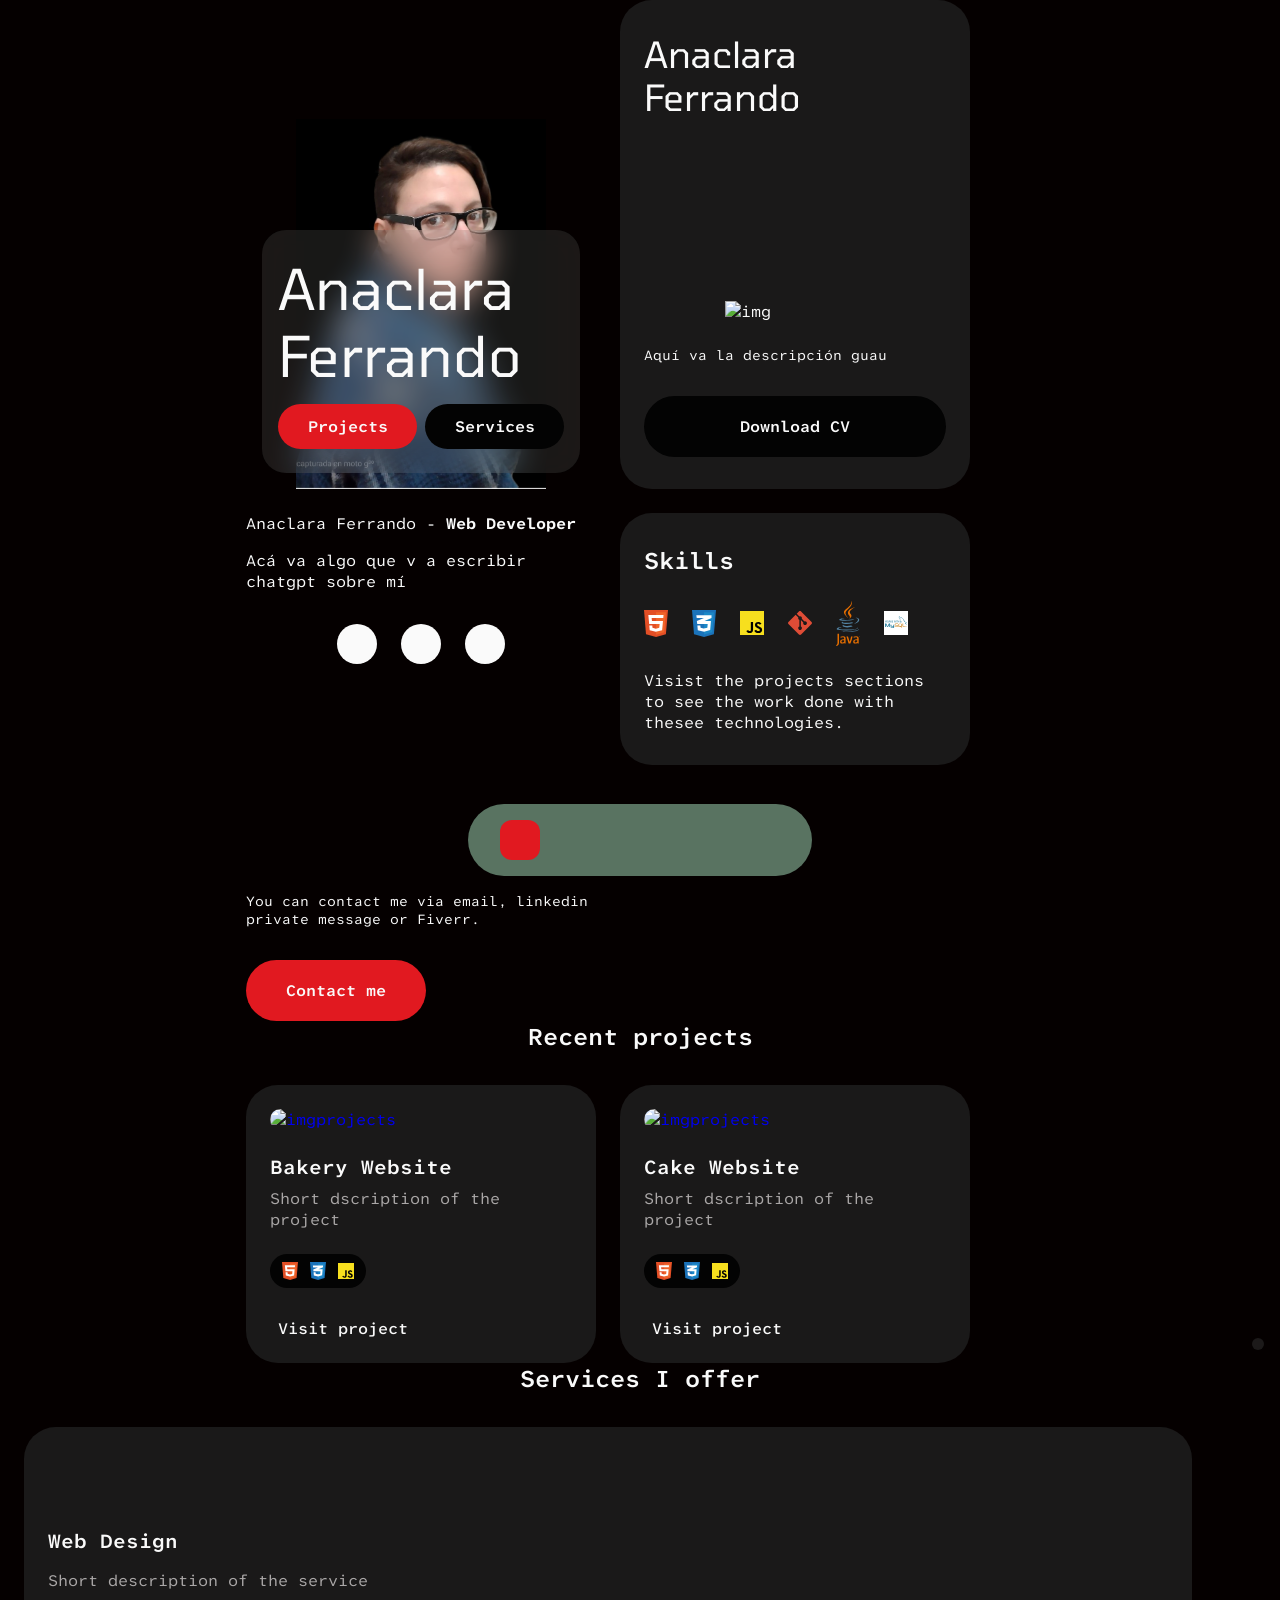
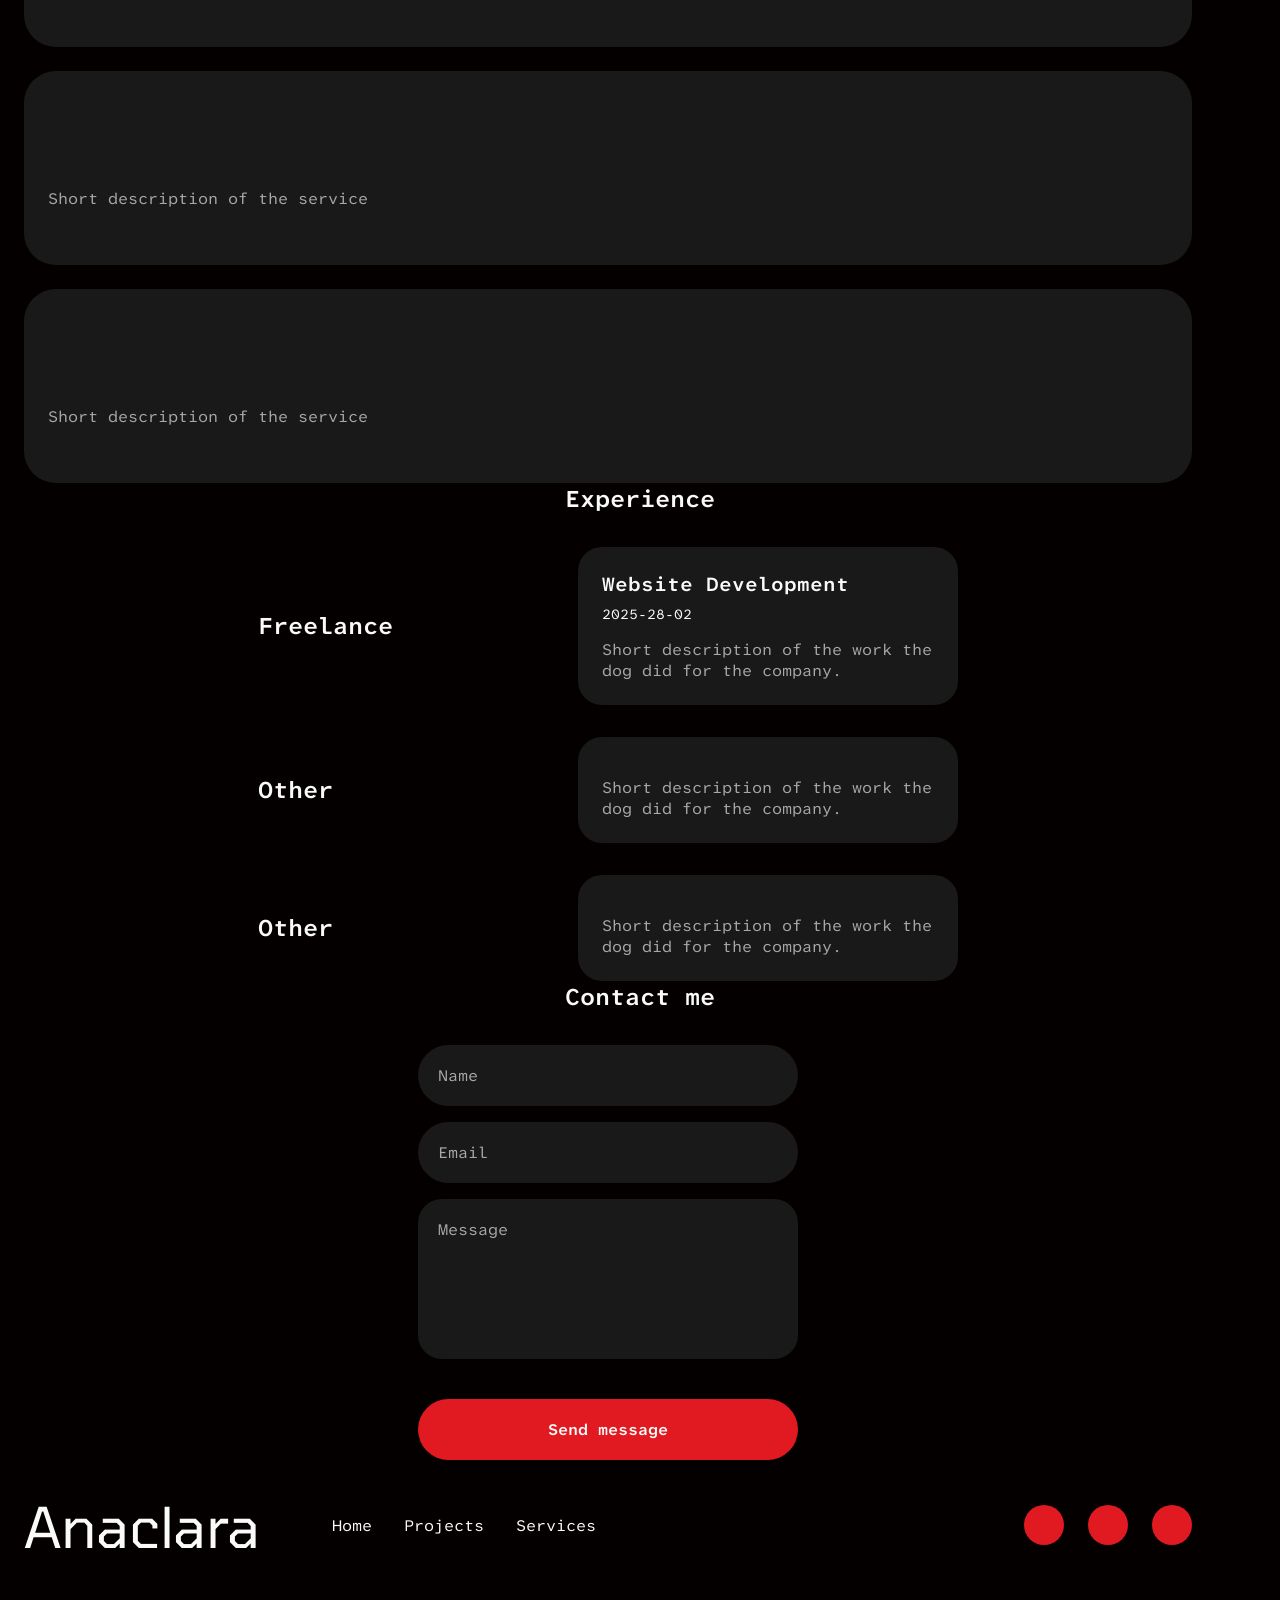
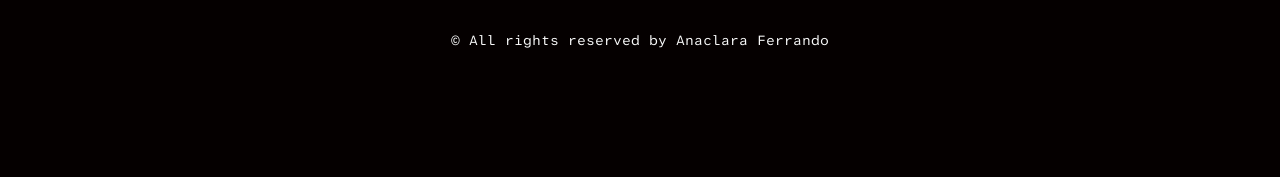
==== index.html @ 74bae7ce "scrollup, breakpoints small and medium" ====
<!DOCTYPE html>
<html lang="en">

<head>
    <meta charset="UTF-8">
   <meta name="viewport" content="width=device-width, initial-scale=1.0">

    <!--------------------------------------------------FAVICON------------------------------------->
    <link rel="shortcut icon" href="assets/img/favicon.png">

    <!------------------------------------------------REMIXICONS------------------------------------------->

    <link rel="stylesheet" href="https://cdnjs.cloudflare.com/ajax/libs/remixicon/4.5.0/remixicon.css">

    <!-------------------------------------------------CSS---------------------------------------------->

    <link rel="stylesheet" href="assets/css/styles.css">

    <title>Portfolio Anaclara Ferrando</title>
</head>

<body>

    <!---------------------------------------------NAV--------------------------------------------------------->
    <nav class="nav">
        <ul class="nav__list">
            <li>
                <a href="#home" title="Home" class="nav__link active-link">
                    <i class="ri-home-2-fill"></i></i>
                </a>
            </li>

            <li>
                <a href="#projects" title="Projects" class="nav__link ">
                    <i class="ri-folder-3-fill"></i></i>
                </a>
            </li>

            <li>
                <a href="#services" title="Services" class="nav__link">
                    <i class="ri-file-2-fill"></i></i>
                </a>
            </li>

            <li>
                <a href="#experience" title="Experience" class="nav__link">
                    <i class="ri-honour-fill"></i>
                </a>
            </li>

            <li>
                <a href="#contact" title="Contact" class="nav__link">
                    <i class="ri-send-plane-fill"></i>
                </a>
            </li>
        </ul>
    </nav>


    <!-----------------------------------------------MAIN---------------------------------------->
    <main class="main">

        <!----------------------------------------------HOME----------------------------------------->
        <section class="home-section" id="home">
            <div class="home__container container grid">

                <!-----PROFILE----->

                <div class="profile">
                    <img src="assets/img/profileimage.jpeg" alt="profile-img" class="profile__img">

                    <div class="profile__data">
                        <h1 class="profile__name"> Anaclara <br> Ferrando</h1>

                        <div class="profile__buttons">
                            <a href="#projects" class="button">Projects</a>
                            <a href="#services" class="button button__black">Services</a>

                        </div>
                    </div>
                </div>

                <!-----INFO-------->
                <div class="info">
                    <div class="info__data">

                        <h1 class="info__name">Anaclara Ferrando</h1>
                    </div>
                    <div class="info__image">
                        <img src="" alt="img" class="info__img">
                    </div>

                    <p class="info__description">
                        Aquí va la descripción guau
                    </p>

                    <a href="assets/pdf/cv-anaclara-ferrando.pdf" download target="_blank"
                        class="button button__black">Download CV</a>
                </div>
                <!------ABOUT----->

                <div class="abou">
                    <h3 class="about__name">
                        Anaclara Ferrando - <b>Web Developer</b>
                    </h3>

                    <p class="about__description">
                        Acá va algo que v a escribir chatgpt sobre mí
                    </p>

                    <div class="about__social">
                        <a href="https://www.linkedin.com/" target="_blank" class="about__link">
                            <i class="ri-linkedin-box-fill"></i>
                        </a>

                        <a href="https://github.com/" target="_blank" class="about__link">
                            <i class="ri-github-fill"></i>
                        </a>

                        <a href="https://www.fiverr.com/" target="_blank" class="about__link">
                            <i class="ri-contacts-book-3-line"></i>
                        </a>
                    </div>

                    <div class="about__image">
                        <img src="" alt="about__image" class="about__img">
                    </div>

                    <p class="about__note">
                        You can contact me via email, linkedin private message or Fiverr.
                    </p>

                    <a href="#contact" class="button">Contact me</a>
                </div>

                <!------SKILLS---->

                <div class="skills">
                    <h2 class="skills__title">Skills</h2>
                    <div class="skills__items">
                        <img src="assets/img/html-1.svg" alt="skill1" class="skills__item">
                        <img src="assets/img/css-3.svg" alt="skill1" class="skills__item">
                        <img src="assets/img/javascript-1.svg" alt="skill1" class="skills__item">
                        <img src="assets/img/git-icon.svg" alt="skill1" class="skills__item">
                        <img src="assets/img/java-4.svg" alt="skill1" class="skills__item">
                        <img src="assets/img/mysql-3.svg" alt="skill1" class="skills__item">
                    </div>

                    <p class="skills__discription">
                        Visist the projects sections to see the work done with thesee technologies.
                    </p>
                </div>
            </div>
        </section>

        <!-------------------------------------PROJECTS------------------------------>
        <section class="projects-section" id="projects">
            <h2 class="section__title">Recent projects</h2>

            <div class="projects__container container grid">
                <article class="projects__card">
                    <a href="#" target="_blank" class="projects__image">
                        <img src="" alt="imgprojects" class="projects__img">
                    </a>

                    <div class="projects__data">
                        <h3 class="projects__name">Bakery Website</h3>
                        <p class="projects__description">
                            Short dscription of the project
                        </p>

                        <div class="projects__skills">
                            <img src="assets/img/html-1.svg" alt="projectskill" class="projects__skill">
                            <img src="assets/img/css-3.svg" alt="projectskill" class="projects__skill">
                            <img src="assets/img/javascript-1.svg" alt="projectskill" class="projects__skill">
                        </div>

                        <a href="#" target="_blank" class="projects__button">
                            <i class="ri-links-fill"></i>
                            <span>Visit project</span>
                        </a>
                    </div>
                </article>

                <article class="projects__card">
                    <a href="#" target="_blank" class="projects__image">
                        <img src="" alt="imgprojects" class="projects__img">
                    </a>

                    <div class="projects__data">
                        <h3 class="projects__name">Cake Website</h3>
                        <p class="projects__description">
                            Short dscription of the project
                        </p>

                        <div class="projects__skills">
                            <img src="assets/img/html-1.svg" alt="projectskill" class="projects__skill">
                            <img src="assets/img/css-3.svg" alt="projectskill" class="projects__skill">
                            <img src="assets/img/javascript-1.svg" alt="projectskill" class="projects__skill">
                        </div>

                        <a href="#" target="_blank" class="projects__button">
                            <i class="ri-links-fill"></i>
                            <span>Visit project</span>
                        </a>
                    </div>
                </article>
            </div>
        </section>

        <!---------------------------SERVICES------------------------------>

        <section class="services-section" id="services">
            <h2 class="section__title">Services I offer</h2>
            <div class="services__containter container container grid">


                <article class="services__card">
                    <div class="services__icon">
                        <i class="ri-code-s-slash-line"></i>
                    </div>
                    <h3 class="services__name">Web Design</h3>
                    <p class="services__description">
                        Short description of the service
                    </p>
                </article>

                <article class="services__card">
                    <div class="services__icon"></div>
                    <h3 class="services__name"></h3>
                    <p class="services__description">
                        Short description of the service
                    </p>
                </article>

                <article class="services__card">
                    <div class="services__icon"></div>
                    <h3 class="services__name"></h3>
                    <p class="services__description">
                        Short description of the service
                    </p>
                </article>

            </div>
        </section>

        <!-----------------------------------EXPERIENCE------------------------------->
        <section class="experience-section" id="experience">
            <h2 class="section__title">Experience</h2>
            <div class="experience__container container grid">

                <article class="experience__card">
                    <h2 class="experience__company">Freelance</h2>

                    <div class="experience__data">
                        <h3 class="experience__profession">Website Development</h3>
                        <span class="experience__date">2025-28-02</span>
                        <p class="experience__description">
                            Short description of the work the dog did for the company.
                        </p>
                    </div>
                </article>

                <article class="experience__card">
                    <h2 class="experience__company">Other</h2>

                    <div class="experience__data">
                        <h3 class="experience__profession"></h3>
                        <span class="experience__date"></span>
                        <p class="experience__description">
                            Short description of the work the dog did for the company.
                        </p>
                    </div>
                </article>

                <article class="experience__card">
                    <h2 class="experience__company">Other</h2>

                    <div class="experience__data">
                        <h3 class="experience__profession"></h3>
                        <span class="experience__date"></span>
                        <p class="experience__description">
                            Short description of the work the dog did for the company.
                        </p>
                    </div>
                </article>

            </div>
        </section>


        <!-----------------------------------------CONTACT----------------------------------->

        <section class="contact-section" id="contact">
            <h2 class="section__title">Contact me</h2>
            <div class="contact__container container grid">
                <form action="" class="contact__form grid" id="contact-form">
                    <div class="contact__group grid">
                        <input type="text" name="user_name" placeholder="Name" required class="contact__input">
                        <input type="email" name="user_email" placeholder="Email" required class="contact__input">
                    </div>

                    <textarea name="user_message" placeholder="Message" class="contact__input contact__area"></textarea>
                    <button type="submit" class="button contact__button">Send message</button>

                    <p class="contact__message" id="contact-message"></p>

                </form>
            </div>
        </section>
    </main>

    <!------------------------------------------FOOTER------------------------------------>
    <footer class="footer">
        <div class="footer__container container grid">
            <div class="footer__content grid">
                <a href="" class="footer__logo">Anaclara</a>

                <ul class="footer__links">
                    <li>
                        <a href="#home" class="footer__link">Home</a>
                    </li>

                    <li>
                        <a href="#projects" class="footer__link">Projects</a>
                    </li>

                    <li>
                        <a href="#services" class="footer__link">Services</a>
                    </li>

                </ul>
            </div>

            <div class="footer__social">
                <a href="https://www.instagram.com/" target="_blank" class="footer__social-link">
                    <i class="ri-instagram-line"></i>
                </a>

                <a href="https://www.facebook.com/" target="_blank" class="footer__social-link">
                    <i class="ri-facebook-line"></i>
                </a>

                <a href="https://www.youtube.com/" target="_blank" class="footer__social-link">
                    <i class="ri-youtube-fill"></i>
                </a>


            </div>
        </div>

        <span class="footer__copy">
            &#169; All rights reserved by Anaclara Ferrando
        </span>
    </footer>

    
    <!--------------------------------------SCROLL UP------------------------------------->
    <a href="#" class="scrollup" id="scroll-up">
        <i class="ri-arrow-up-line"></i>
    </a>

    <!-------------------------------------EMAIL JS----------------------------->

    <script src="https://cdn.jsdelivr.net/npm/@emailjs/browser@4/dist/email.min.js"></script>

    <!-------------------------------------MAIN JS------------------------------->

    <script src="assets/js/main.js"></script>

</body>

</html>
---- assets/css/styles.css ----
/*-------------------------------GOOGLE FONTS--------------------------*/
@import url('https://fonts.googleapis.com/css2?family=Atkinson+Hyperlegible+Mono:ital,wght@0,200..800;1,200..800&family=Tomorrow:ital,wght@0,100;0,200;0,300;0,400;0,500;0,600;0,700;0,800;0,900;1,100;1,200;1,300;1,400;1,500;1,600;1,700;1,800;1,900&display=swap');

/*-------------------------------------CSS VARIABLES---------------------------------*/
:root {

/*-----------------------------------COLORS---------------------------------------------*/

/*color mode HSL(hue, saturation, lightness)*/
/* 
    Change favorite color: 
    
    Default (purple): hsl()





*/

--hue: 358;
--first-color: hsl(var(--hue), 80%, 49%);
--first-color-alt: hsl(var(--hue), 76%, 45%);
--white-color: hsl(0, 0% ,98%);
--black-color: hsla(0,0%, 1%);
--text-color: hsl(var(--hue), 2%, 66%);
--body-color: hsl(var(--hue), 100%, 1%);
--container-color: hsl(var(--hue), 2%, 10%);
--conic-gradient: --conic-gradient(from 150deg at 50% 45%,
hsl(var(--hue), 80%, 20%) 0deg,
hsl(var(--hue), 80%, 48%) 140deg,
hsl(var(--hue), 80%, 20%) 360deg);



/*--------------------------------FONTS AND TYPOGRAPHY-------------------------------------*/

--body-font: "Atkinson Hyperlegible Mono", sans-serif;
--second-font: "Tomorrow", sans-serif;
--biggest-font-size: 2.5rem;
--h1-font-size: 1.5rem;
--h2-font-size: 1.25rem;
--h3-font-size: 1rem;
--normal-font-size: .938rem;
--small-font-size: .813rem;
--smaller-font-size: .75rem;

/*-------------------------------FONT WEIGHT------------------------------------*/
--font-regular: 400;
--font-medium: 500;
--font-semi-bold: 600;

/*-------- z indez ---------------*/

--z-tooltip: 10;
--z-fixed: 100;


}


/*---------------------------RESPONSIVE TYPOGRAPHY--------------------------------------*/

@media  screen and (min-width: 1168px) {
    :root {
        --biggest-font-size: 3.5rem;
        --h1-font-size: 2.25rem;
        --h2-font-size: 1.5rem;
        --h3-font-size: 1.25rem;
        --normal-font-size: 1rem;
        --small-font-size: .875rem;
        --smaller-font-size: .813rem;
    }
    
}

/*-----------------------------BASE------------------------------------------------------------*/
*{
    box-sizing: border-box;
    padding: 0;
    margin: 0;
}

html {
    scroll-behavior: smooth;
}

body,
input,
textarea,
button {
    font-family: var(--body-font);
    font-size: var(--normal-font-size);
}

body {
    background-color: var(--body-color);
    color: var(--white-color);
}

input,
button,
textarea {
    border: none;
    outline: none;
}

h1, h2, h3, h4 {
    color: var(--white-color);
    font-weight: var(--font-semi-bold);
}

ul {
    list-style: none;
}

a {
    text-decoration: none;
}

img {
    display: block;
    max-width: 100%;
    height: auto;
}

/*--------------------------------------------REUSABLE CSS CLASSES----------------------------------*/
.container {
    max-width: 1168px;
    margin-inline: 1.5rem;
}

.grid {
    display: grid;
    gap: 1.5rem;
}

.section {
    padding-block: 2rem 3rem;
}

.section__title{
    font-size: var(--h2-font-size);
    text-align: center;
    margin-bottom: 2rem;
}

.main {
    overflow: hidden;
}



/*---------------------------------------------NAV----------------------------------------------*/
.nav{
    position:fixed;
    bottom: 1.5rem;
    left: 0;
    right: 0;
    background-color: hsla(142, 53%, 79%, 0.5);
    width: 88%;
    margin-inline: auto;
    backdrop-filter: blur(16px);
    -webkit-backdrop-filter: blur(16px);
    padding: 1rem 2rem;
    border-radius: 5rem;
    z-index: var(--z-fixed);
}

.nav__list{
    display: flex;
    justify-content: space-between;
    align-items: center;

}

.nav__link{
    width: 2.5rem;
    height: 2.5rem;
    background-color: transparent;
    color:var(--white-color);
    font-size:1.5rem;
    border-radius: 30%;
    display: grid;
    place-items: center;
    transition: background-color .6s;
}

/*-------ACTIVE LINK------------*/

.active-link {
    background-color: var(--first-color);
}

/*------------------------------------------------HOME------------------------------*/

/*--------PROFILE----*/

.profile {
    position: relative;
    background: var(--conic-gradient);
    height: 415px;
    border-radius: 2rem;
    padding: 1rem;
    display: grid;
    overflow: hidden;

}

.profile__img {
    width: 250px;
    position: absolute;
    justify-self: center;
    align-self: flex-end;
}

.profile__data {
    align-self: flex-end;
    background-color: hsla(24, 10%, 90%, 0.1);
    backdrop-filter: blur(16px);
    -webkit-backdrop-filter: blur(16px);
    padding: 1.5rem 1rem;
    border-radius: 1.5em;
    
}

.profile__name {
    font: var(--font-regular) var(--biggest-font-size) var(--second-font);
    margin-bottom: 1rem;
}

.profile__buttons {
    display: grid;
    column-gap: .5rem;
    grid-template-columns: repeat(2, 1fr);
}

.profile__buttons .button {
    padding: .75rem 0;
}


/*--------INFO-------*/

.info,
.about,
.skills {
    background-color: var(--container-color);
    padding: 2rem 1.5rem;
    border-radius: 2rem;
}


.info__name {
    font: var(--font-regular) var(--h1-font-size) var(--second-font);

}

.info__data {
    display: flex;
    justify-content: center;
    align-items: center;
    column-gap: .5rem;
}

.info__image {
    background: var(--conic-gradient);
    height: 180px;
    border-radius: 2rem;
    display: grid;
    margin-block: 1.5rem;
    overflow: hidden;
}

.info__img {
    width: 140px;
    justify-self: center;
    align-self: flex-end;
}

.info__description {
    font-size: var(--small-font-size);
    margin-bottom: 2rem;
}

.info .button {
    width: 100%;
}
/*--------ABOUT------*/
 
.about__name {
    font-size: var(--normal-font-size);
    font-weight: var(--font-regular);
    margin-bottom: 1rem;
}

.about__social {
    display: flex;
    justify-content: center;
    column-gap: 1.5rem;
    margin-block: 2rem;

}

.about__link {
    width: 2.5rem;
    height: 2.5rem;
    background-color: var(--white-color);
    color: var(--black-color);
    font-size: 1.5rem;
    border-radius: 50%;
    display: grid;
    place-items: center;
    transition: background-color .4s, color .4s;
}

.about__link:hover {
    background-color: var(--first-color);
    color: var(--white-color);
}

.about__image {
    background: var(--conic-gradient);
    height: 180px;
    border-radius: 2rem;
    display: grid;
    overflow: hidden;
}

.about__img {
    width: 250px;
    justify-self: center;
    transform: translateY(-2.5rem);
}

.about__note {
    font-size: var(--small-font-size);
    margin-block: 1rem 2rem;
}

.about .button {
    width: 100%;
}


/*--------SKILLS-----*/

.skills__title {
font-size: var(--h2-font-size);
}

.skills__item {
    width: 1.5rem;
    transition: transform .4s;
}

.skills__item:hover {
    transform: translateY(-.25rem);
}

.skills__items {
    display: flex;
    flex-wrap: wrap;
    align-items: center;
    gap: 1.5rem;
    margin-block: 1.5rem;
}

.skills__description {
    font-size: var(--small-font-size);
}

/*-------------------------BUTTON----------------------------------------*/

.button {
    display: inline-flex;
    justify-content: center;
    background-color: var(--first-color);
    color: var(--white-color);
    font-weight: var(--font-semi-bold);
    padding: 1.25rem 2.5rem;
    border-radius: 4rem;
    transition: background-color .4s;
}

.button__black {
    background-color: var(--black-color);
}

.button:hover {
    background-color: var(--first-color-alt);
}

/*--------------------------------PROJECTS---------------------------------------*/

.projects__card {
    background-color: var(--container-color);
    padding: 1.5rem;
    border-radius: 2rem;
}

.projects__image {
    display: block;
    overflow: hidden;
    border-radius: 1.5rem;
    margin-bottom: 1.5rem;
}

.projects__img {
    transition: transform .4s;
}

.projects__name {
    font-size: var(--h3-font-size);
    margin-bottom: .5rem;
}

.projects__description {
    color: var(--text-color);
    margin-bottom: 1.5rem;
}

.projects__skill {
    width: 1rem;
    transition: transform .4s;
}

.project__skill:hover {
    transform: translateY(-.25rem);
}

.projects__skills {
    width: max-content;
    height: 34px;
    background-color: var(--black-color);
    padding-inline: .75rem;
    display: flex;
    align-items: center;
    column-gap: .75rem;
    border-radius: 4rem;
    margin-bottom: 1.5rem;
}

.projects__button {
    color: var(--white-color);
    display: inline-flex;
    align-items: center;
    column-gap: .5rem;
    transition: color .4s;
}

.projects__button i{
    font-size: 1.25rem;
}

.projects__button span {
    font-weight: var(--font-medium);
}

.projects__button:hover {
    color: var(--text-color);
}

.projects__card:hover .projects__img {
    transform: scale(1.2);
}

/*-------------------------------------------SERVICES-------------------------------------------*/

.services__card {
    background-color: var(--container-color);
    padding: 4rem 1.5rem 3.5rem 1.5rem;
    border-radius: 2rem;
}


.services__icon{
    display: inline-block;
    position: relative;
    margin-bottom: 2rem;
}

.services__icon i {
    font-size: 2.5rem;
    position: relative;
    z-index: var(--z-tooltip);
}

.services__name {
    font-size: var(--h3-font-size);
    margin-bottom: 1rem;
}

.services__description {
    color: var(--text-color);
}

/*--------------------------------------------EXPERIENCE-------------------------------*/

.experience__container {
    row-gap: 2rem;
}

.experience__card {
    display: grid;
    row-gap: 1rem;
}

.experience__company {
    font-size: var(--h2-font-size);
}

.experience__data {
    background-color: var(--container-color);
    padding: 1.5rem;
    border-radius: 1.5rem;
}

.experience__profession {
    font-size: var(--h3-font-size);
    margin-bottom: .5rem;
}

.experience__date {
    display: block;
    font-size: var(--small-font-size);
    margin-bottom: 1rem;
}

.experience__description {
    color: var(--text-color);
}


/*---------------------------------------CONTACT----------------------------------------*/

.contact__group,
.contact__form {
    gap: 1rem;
}

.contact__form {
    position: relative;
}

.contact__input {
    background-color: var(--container-color);
    padding: 1.25rem;
    border-radius: 4rem;
    color: var(--white-color);
}

.contact__input::placeholder {
    color: var(--text-color);
}

.contact__input:autofill {
    transition: background-color 6000s, color 6000s;
}

.contact__area {
    height: 10rem;
    border-radius: 1.5rem;
    resize: none;
}


.contact__button {
    margin-top: 1.5rem;
    cursor: pointer;
}

.contact__message {
    position: absolute;
    left: 0;
    bottom: 4.5rem;
    font-size: var(--small-font-size);
}

/*---------------------------------FOOTER---------------------------*/
.footer {
    padding-block: 2rem 8rem;
}

.footer__container {
    row-gap: 2.5rem;
}

.footer__logo {
    color: var(--white-color);
    font: var(--font-regular) var(--biggest-font-size) var(--second-font);
    justify-self: center;
}

.footer__links {
    display: flex;
    justify-content: center;
    column-gap: 2rem;
}

.footer__link {
    color: var(--white-color);
    transition: color .4s;
}

.footer__link:hover {
    color: var(--text-color);
}

.footer__social {
    display: flex;
    justify-content: center;
    column-gap: 1.5rem;
}

.footer__social-link {
    width: 2.5rem;
    height: 2.5rem;
    background-color: var(--first-color);
    color: var(--white-color);
    font-size: 1.5rem;
    border-radius: 50%;
    display: grid;
    place-items: center;
    transition: background-color .4s, color .4s;
}
    
.footer__social-link:hover {
    background-color: var(--white-color);
    color: var(--black-color);
}

.footer__copy {
    display: block;
    margin-top: 4.5rem;
    text-align: center;
    font-size: var(--small-font-size);
    color: var(--white-color)
}

/*-----------------------------------SCROLL BAR----------------------------------------*/

::-webkit-scrollbar {
    width: .6rem;
    background-color: hsl(0, 0%, 20%);
    border-radius: .5rem;
}

::-webkit-scrollbar-thumb {
    width: .6rem;
    background-color: hsl(0, 0%, 30%);
    border-radius: .5rem;
}

::-webkit-scrollbar-thumb:hover {
    width: .6rem;
    background-color: hsl(0, 0%, 40%);
    
}

/*-----------------------------------------SCROLL UP-----------------------------------*/

.scrollup {
    position: fixed;
    right: 1rem;
    bottom: -50%;
    background-color: hsla(0, 0%, 98%, .1);
    display: inline-flex;
    padding: 6px;
    color: var(--white-color);
    font-size: 1.25rem;
    backdrop-filter: blur(16px);
    -webkit-backdrop-filter: blur(16px);
    border-radius: .5rem;
    z-index: var(--z-tooltip);
    transition: bottom .4s, transform .4s;

}


.scrollup:hover {
    transform: translateY(-.5rem);
}

.show-scroll {
    bottom: 8rem;
}

/*---------------------------------BREAKPOINTS-----------------------------------*/
/*--FOR SMALL DEVICES--*/
@media screen and (max-width: 320px) {
    .container{
        margin-inline: 1rem;
    }

    .nav {
        padding: 1rem;
    }
}


/*--FOR MEDIUM DEVICES--*/

@media screen and (min-width: 540px) {
    .nav {
        width: max-content;
    }

    .nav__list {
        column-gap: 1.25rem;
    }

    .home__container,
    .projects__container,
    .services__container,
    .experience__container,
    .contact__container {
        grid-template-columns: 380px;
        justify-content: center;
    }
}

@media screen and (min-width: 768px) {
    .home__container {
        grid-template-columns: repeat(2, 350px);
        align-items: flex-start;
    }

    .profile {
        height: 100%;
    }

    .projects__container,
    .services__container {
        grid-template-columns: repeat(2, 350px);
    }

    .experience__container {
        grid-template-columns: initial;
    }

    .experience__card {
        grid-template-columns: 320px 380px;
        align-items: center;
    }

    .footer__container,
    .footer__content {
        grid-template-columns: repeat(2, max-content);
        align-items: center;
    }

    .footer__container {
        justify-content: space-between;
    }

    .footer__content {
        column-gap: 4.5rem;
    }

    .show-scroll {
        bottom: 3rem;
    }
}

/*--FOR LARGE DEVICES--*/
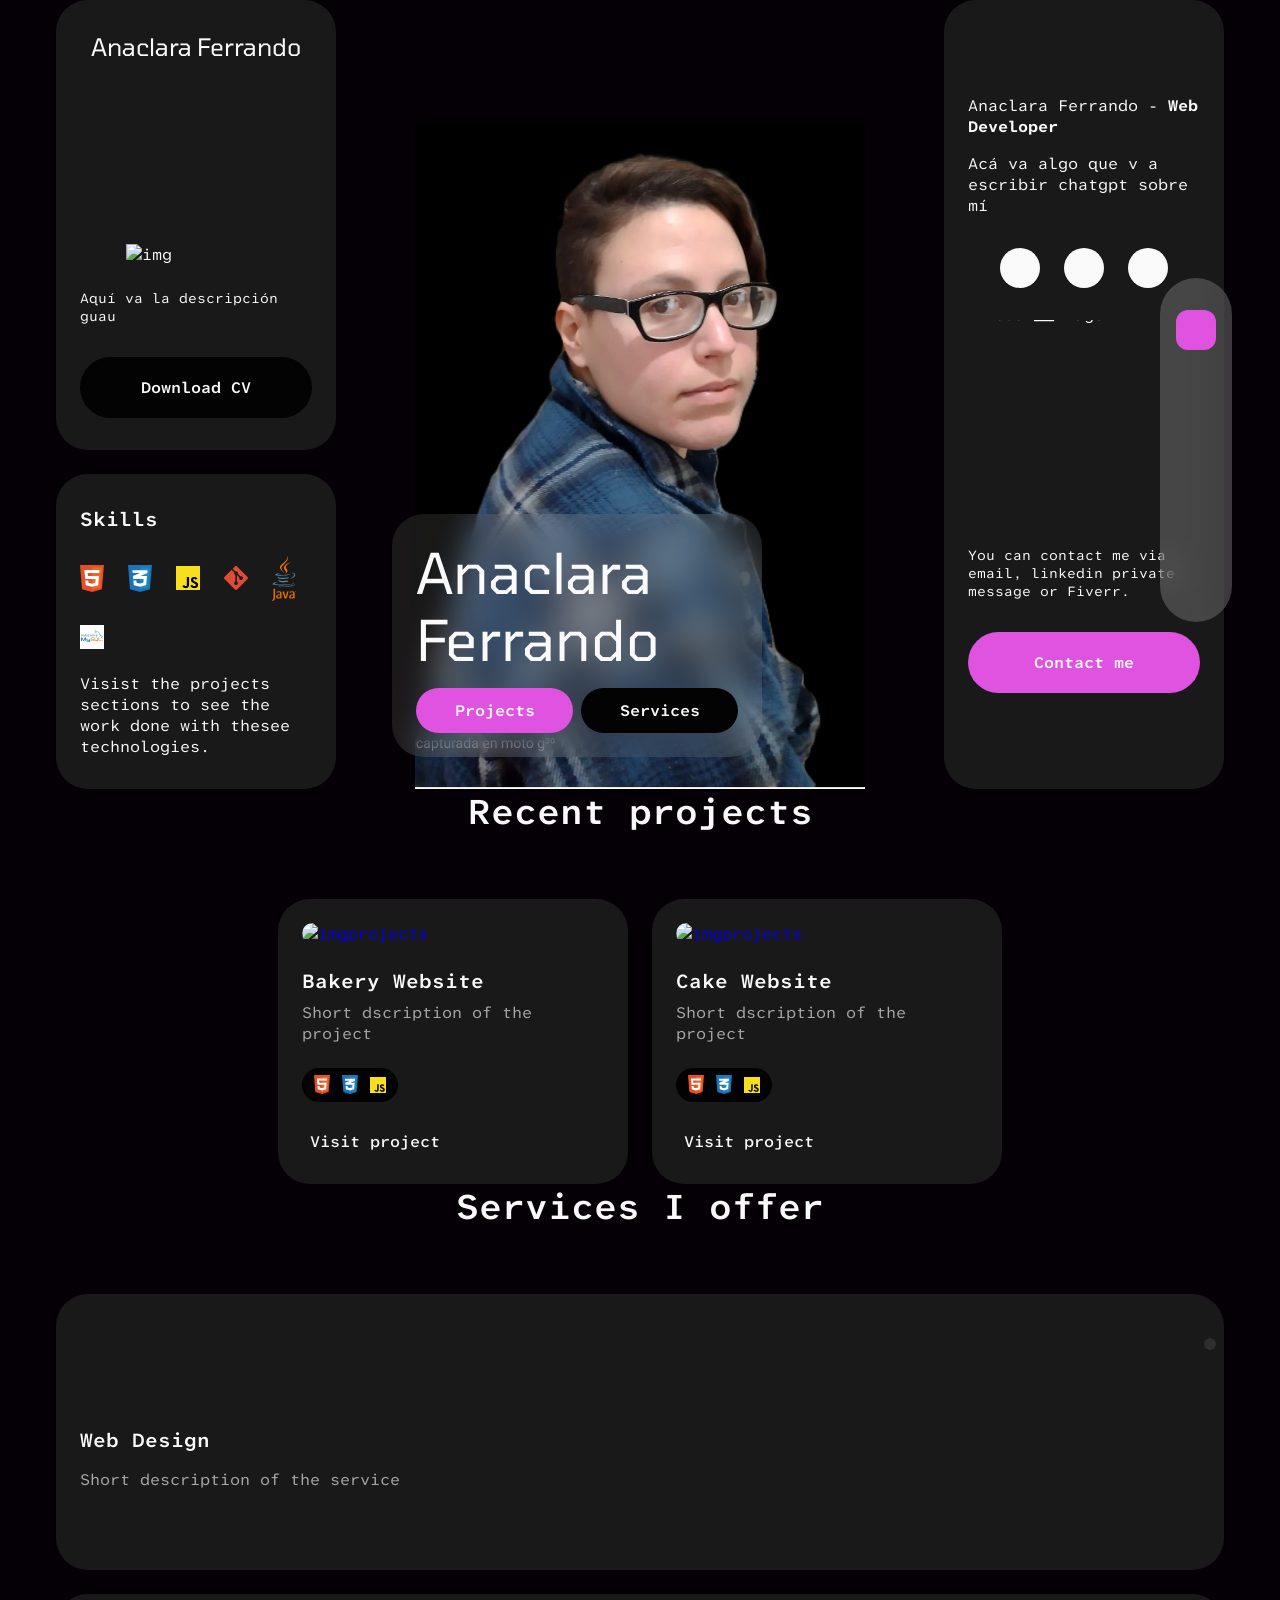
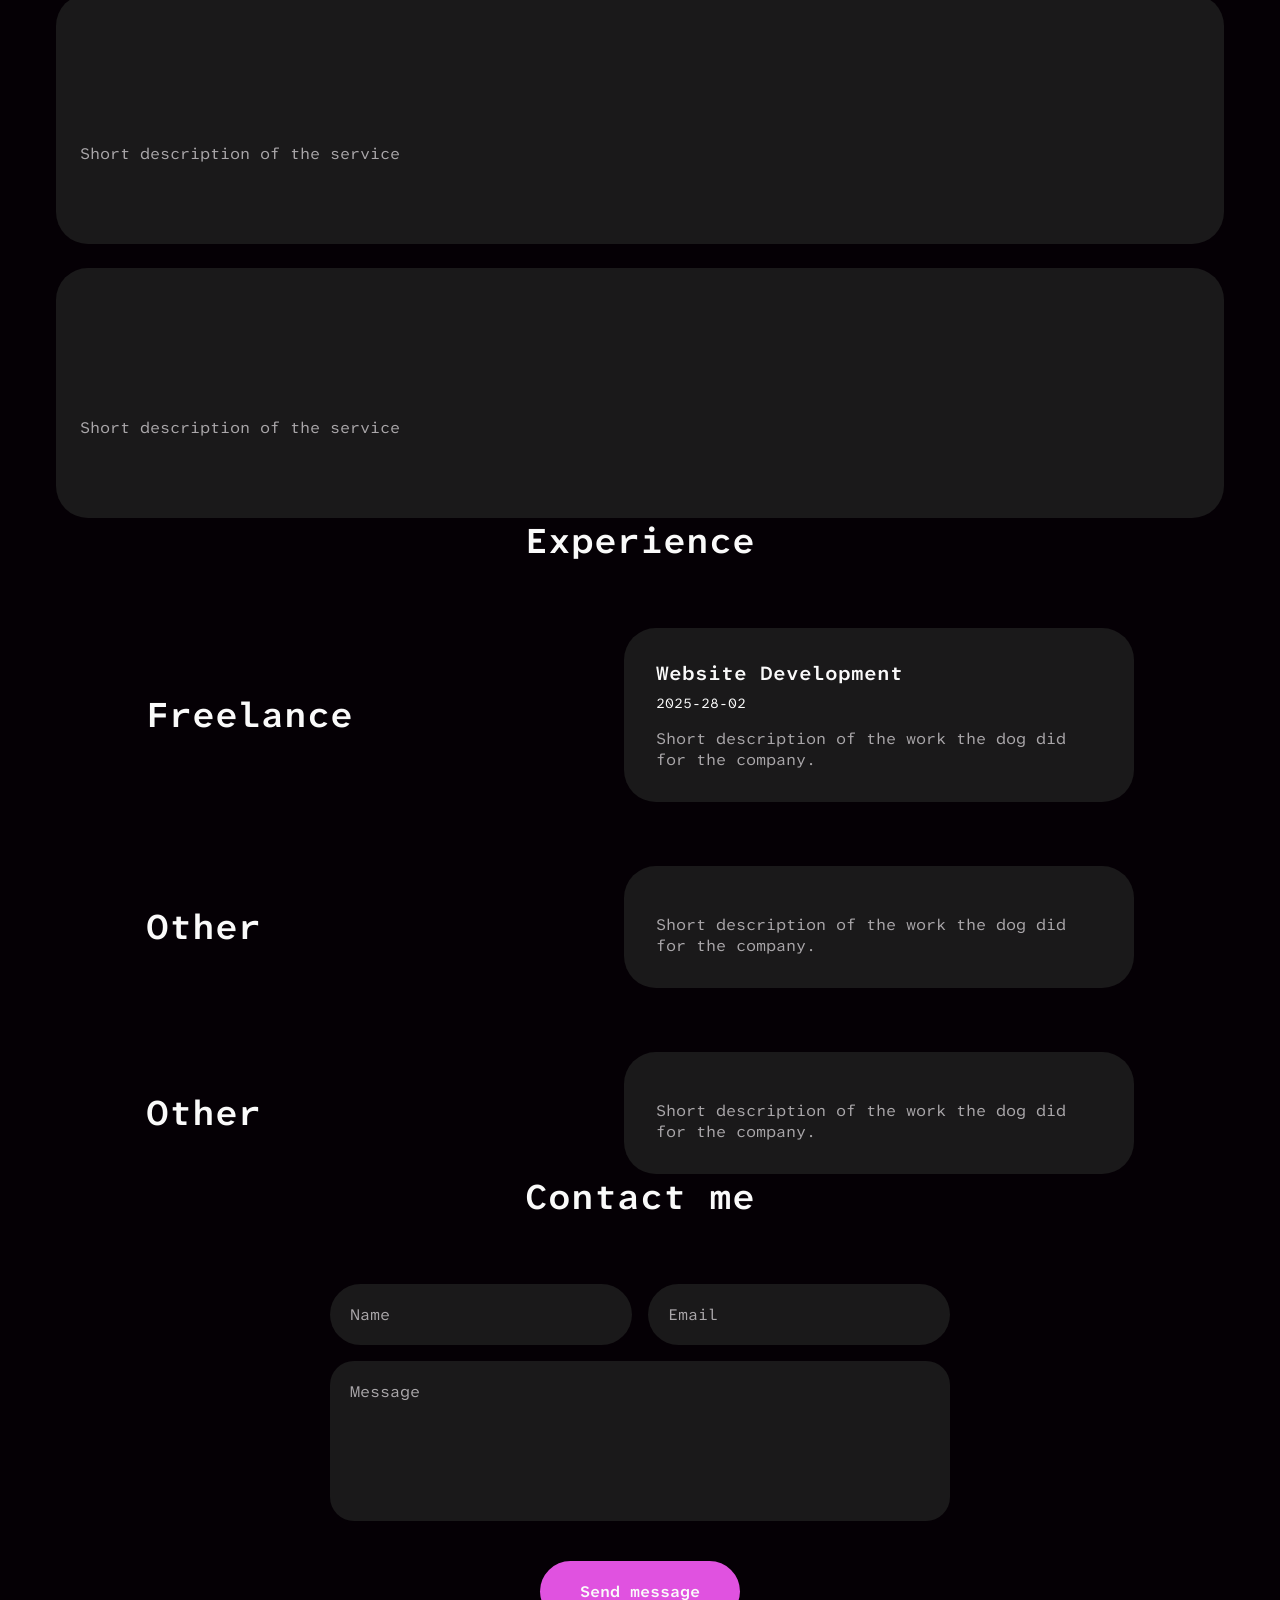
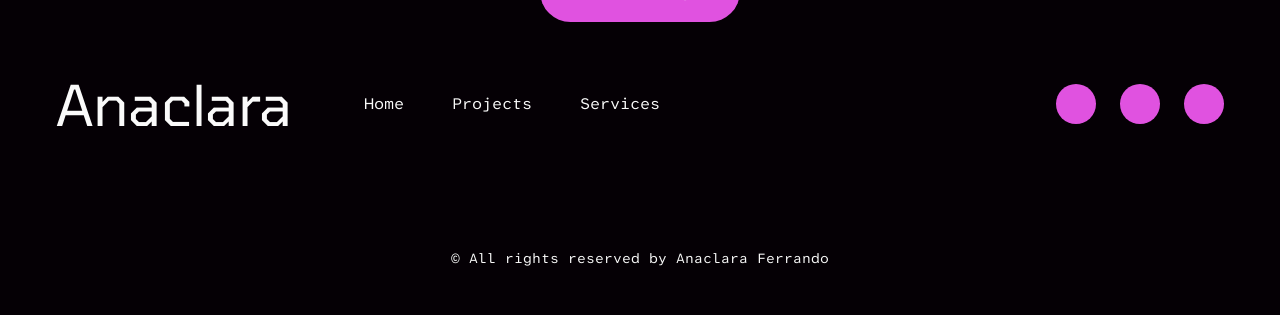
==== commit 8a9cbef6: "responsive for large devices and scroll reveal animation" ====
--- a/index.html
+++ b/index.html
@@ -99,7 +99,7 @@
                 </div>
                 <!------ABOUT----->
 
-                <div class="abou">
+                <div class="about">
                     <h3 class="about__name">
                         Anaclara Ferrando - <b>Web Developer</b>
                     </h3>
@@ -360,6 +360,9 @@
         <i class="ri-arrow-up-line"></i>
     </a>
 
+    <!--------------------------------------SCROLL REVEAL------------------------------------>
+    <script src="assets/js/scrollreveal.min.js"></script>
+
     <!-------------------------------------EMAIL JS----------------------------->
 
     <script src="https://cdn.jsdelivr.net/npm/@emailjs/browser@4/dist/email.min.js"></script>
--- a/assets/css/styles.css
+++ b/assets/css/styles.css
@@ -18,8 +18,8 @@
 
 */
 
---hue: 358;
---first-color: hsl(var(--hue), 80%, 49%);
+--hue: 300;
+--first-color: hsl(var(--hue), 70%, 60%);
 --first-color-alt: hsl(var(--hue), 76%, 45%);
 --white-color: hsl(0, 0% ,98%);
 --black-color: hsla(0,0%, 1%);
@@ -153,11 +153,11 @@
 
 /*---------------------------------------------NAV----------------------------------------------*/
 .nav{
-    position:fixed;
+    position: fixed;
     bottom: 1.5rem;
     left: 0;
     right: 0;
-    background-color: hsla(142, 53%, 79%, 0.5);
+    background-color: hsla(0, 0%, 98%, 0.2);
     width: 88%;
     margin-inline: auto;
     backdrop-filter: blur(16px);
@@ -763,4 +763,166 @@
     }
 }
 
-/*--FOR LARGE DEVICES--*/+/*--FOR LARGE DEVICES--*/
+@media screen and (min-width: 1200px) {
+    .container {
+        margin-inline: auto;
+    }
+
+    .section {
+        padding-block: 3rem 4rem
+    }
+
+    .section__title {
+        font-size: var(--h1-font-size);
+        margin-bottom: 4rem;
+    }
+
+    .home__container {
+        grid-template-columns: 280px 560px 280px;
+        align-items: stretch;
+    }
+
+    .profile {
+        grid-column: 2 / 3;
+        grid-row: 1 / 3;
+        padding: 2rem;
+    }
+
+    .profile__img {
+        width: 450px;
+    }
+
+    .profile__data {
+        width: 370px;
+        padding: 1.5rem;
+        border-radius: 2rem;
+    }
+
+    .info {
+        grid-column:  1/2;
+        grid-row: 1 / 2;
+    }
+
+    .info__name {
+        font-size: var(--h2-font-size);
+    }
+
+    .about {
+        grid-column: 3 / 4;
+        grid-row: 1 / 3;
+        align-content: center;
+    }
+
+    .about__image {
+        height: 210px;
+    }
+
+    .about__img {
+        transform: translateY(-1rem);
+    }
+
+    .skills {
+        grid-column:  1 / 2;
+        grid-row: 2 / 3;
+    }
+
+    .skills__title {
+        font-size: var(--h3-font-size);
+    }
+
+    .projects__card {
+        padding-bottom: 2rem;
+    }
+
+    .services__container {
+        grid-template-columns: repeat(3, 368px);
+        gap: 2rem;
+    }
+
+    .services__card {
+        padding-block: 6rem 5rem;
+    }
+
+    .services__icon i {
+        font-size: 3.5rem;
+    }
+
+    .experience__container {
+        row-gap: 4rem;
+    }
+
+    .experience__card {
+        grid-template-columns: 350px 510px;
+        column-gap: 8rem;
+    }
+
+    .experience__company {
+        font-size: var(--h1-font-size);
+    }
+
+    .experience__data {
+        padding: 2rem;
+        border-radius: 2rem;
+    }
+
+    .contact__container {
+        grid-template-columns: 620px;
+    }
+
+    .contact__group {
+        grid-template-columns: repeat(2, 1fr);
+    }
+        
+
+    .contact_area {
+        height: 15rem;
+    }
+
+    .contact__button {
+        width: max-content;
+        justify-self: center;
+    }
+
+    .footer {
+        padding-top: 3rem;
+    }
+
+    .footer__links {
+        column-gap: 3rem;
+    }
+
+    .footer__copy {
+        margin-top: 7rem;
+    }
+
+}
+
+@media screen and (min-width: 1080px) {
+    .nav {
+        width: max-content;
+        height: max-content;
+        padding: 2rem 1rem;
+        left: initial;
+        right: 3rem;
+        top: 0;
+        bottom: 0;
+        margin-block: auto;
+    }
+
+    .nav__list {
+        flex-direction: column;
+        row-gap: 1.25rem;
+    }
+
+    .footer {
+        padding-block: 3rem;
+    }
+
+    .scrollup {
+        right: 4rem;
+    }
+
+
+}
+
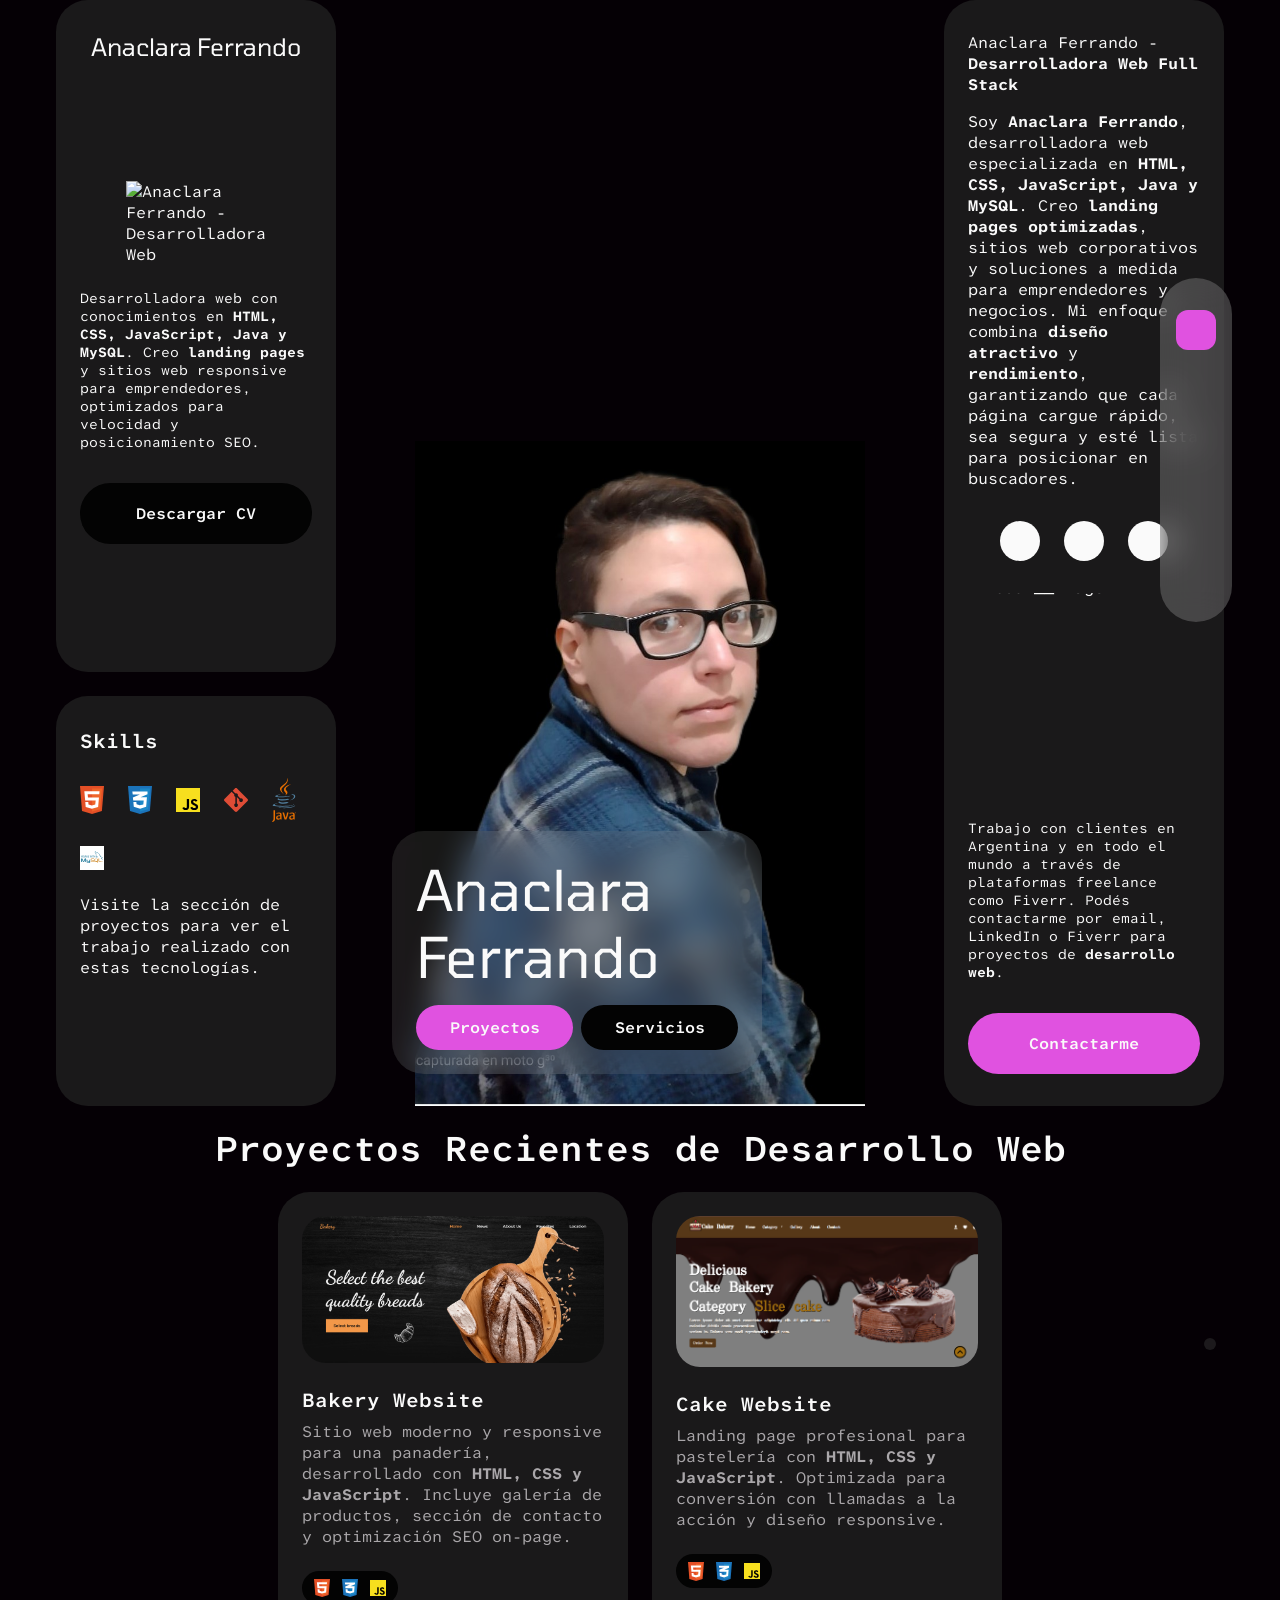
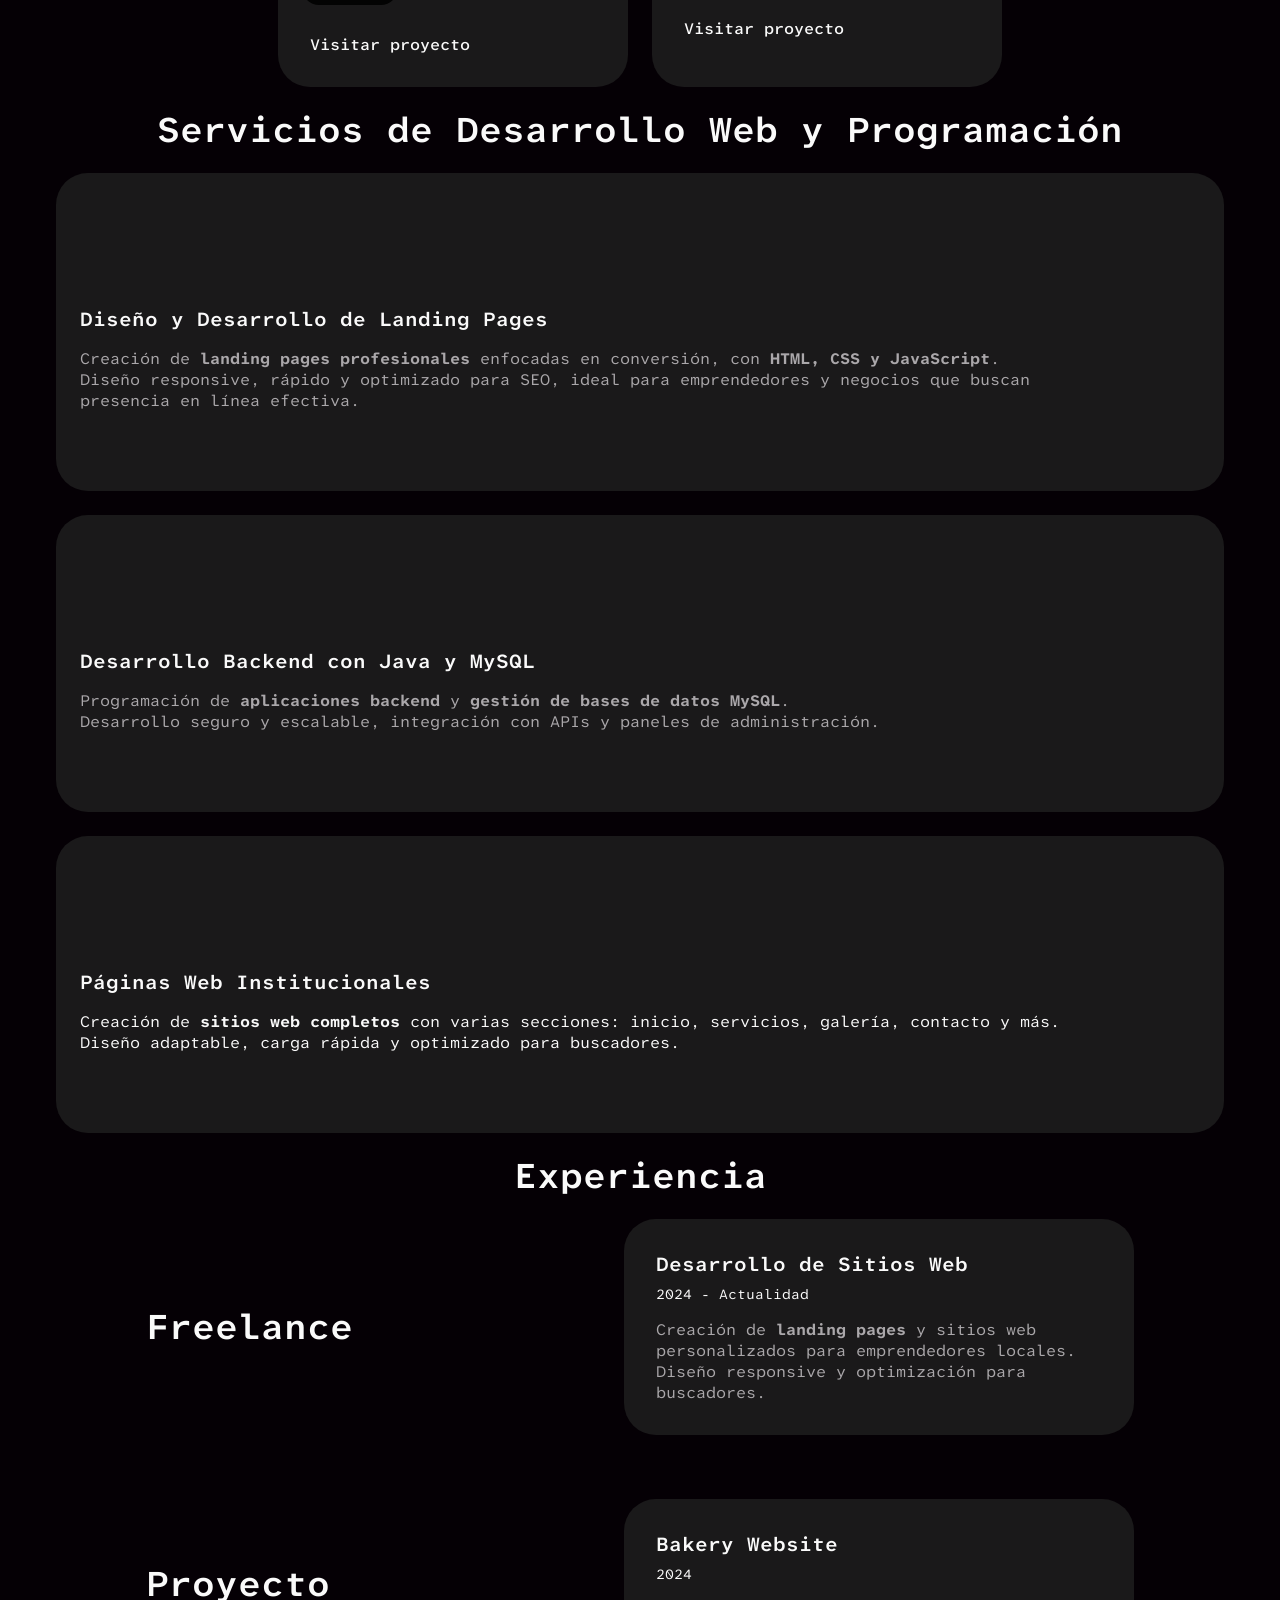
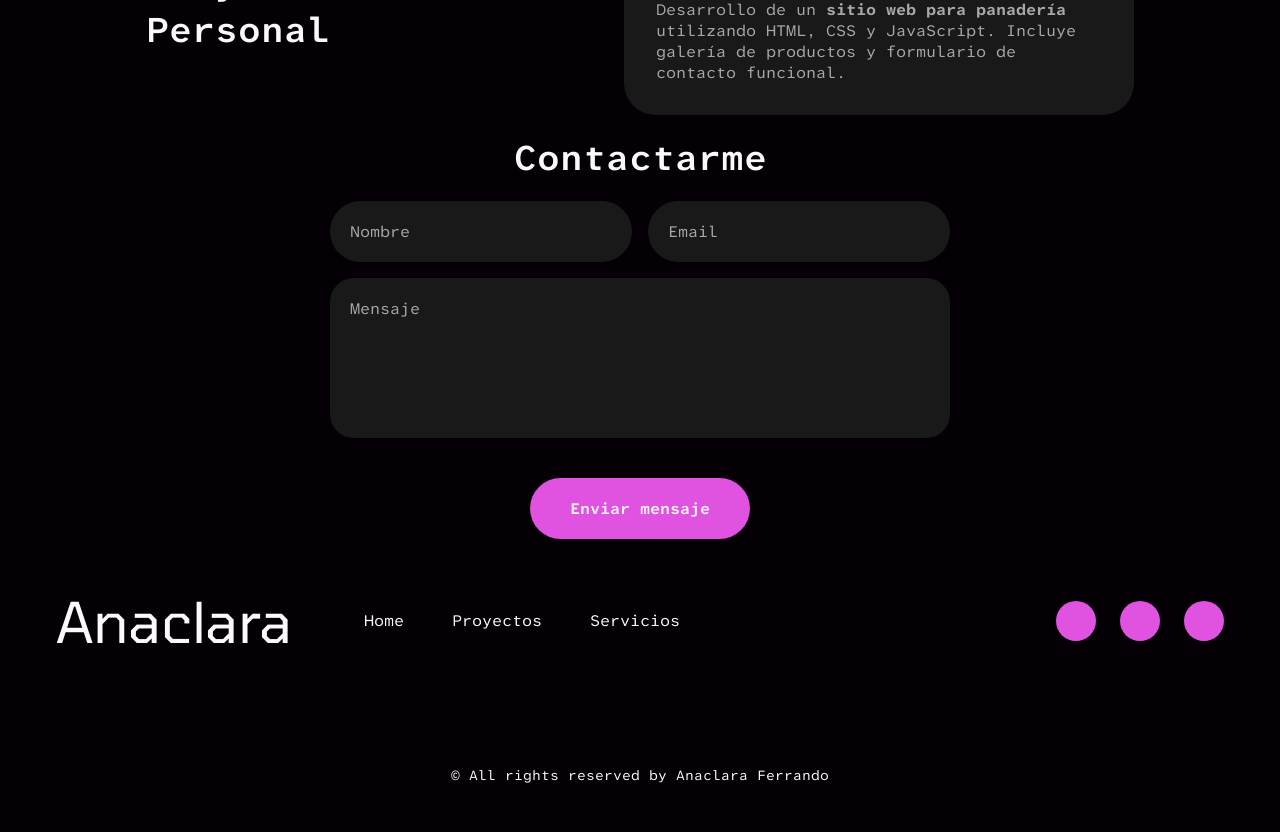
==== commit cb613f57: "SEO y campos completados" ====
--- a/index.html
+++ b/index.html
@@ -3,10 +3,47 @@
 
 <head>
     <meta charset="UTF-8">
-   <meta name="viewport" content="width=device-width, initial-scale=1.0">
+    <meta name="viewport" content="width=device-width, initial-scale=1.0">
+
+    <!-- TITLE -->
+    <title>Portfolio Web Developer | Anaclara Ferrando</title>
+
+    <!-- META DESCRIPTION -->
+    <meta name="description"
+        content="Portfolio de Anaclara Ferrando, desarrolladora web especializada en HTML, CSS, JavaScript, Java y MySQL. Creación de landing pages, desarrollo front-end y back-end.">
+
+    <!-- META KEYWORDS -->
+    <meta name="keywords"
+        content="Anaclara Ferrando, desarrolladora web, web developer, HTML, CSS, JavaScript, Java, MySQL, landing pages, portfolio, front-end, back-end, Argentina">
+
+    <!-- AUTHOR -->
+    <meta name="author" content="Anaclara Ferrando">
+
+    <!-- ROBOTS -->
+    <meta name="robots" content="index, follow">
+
+    <!-- CANONICAL URL -->
+    <link rel="canonical" href="https://.com/">
 
     <!--------------------------------------------------FAVICON------------------------------------->
-    <link rel="shortcut icon" href="assets/img/favicon.png">
+    <link rel="shortcut icon" href="assets/img/logo-02.jpeg">
+
+    <!-- OPEN GRAPH (Facebook, LinkedIn) -->
+    <meta property="og:type" content="website">
+    <meta property="og:title" content="Portfolio Web Developer | Anaclara Ferrando">
+    <meta property="og:description"
+        content="Conoce mis proyectos web, servicios y experiencia en desarrollo front-end y back-end.">
+    <meta property="og:image" content="https://tusitio.com/assets/img/profileimage.jpeg">
+    <meta property="og:url" content="https://tusitio.com/">
+    <meta property="og:site_name" content="Portfolio Anaclara Ferrando">
+
+    <!-- TWITTER CARD -->
+    <meta name="twitter:card" content="summary_large_image">
+    <meta name="twitter:title" content="Portfolio Web Developer | Anaclara Ferrando">
+    <meta name="twitter:description"
+        content="Desarrolladora web especializada en front-end y back-end. Ver proyectos y servicios.">
+    <meta name="twitter:image" content="https://tusitio.com/assets/img/profileimage.jpeg">
+
 
     <!------------------------------------------------REMIXICONS------------------------------------------->
 
@@ -16,7 +53,29 @@
 
     <link rel="stylesheet" href="assets/css/styles.css">
 
-    <title>Portfolio Anaclara Ferrando</title>
+    <!-- SCHEMA.ORG: PERSON -->
+    <script type="application/ld+json">
+    {
+      "@context": "https://schema.org",
+      "@type": "Person",
+      "name": "Anaclara Ferrando",
+      "jobTitle": "Web Developer",
+      "url": "https://tusitio.com/",
+      "image": "https://tusitio.com/assets/img/profileimage.jpeg",
+      "sameAs": [
+        "https://www.linkedin.com/",
+        "https://github.com/",
+        "https://www.fiverr.com/"
+      ],
+      "worksFor": {
+        "@type": "Organization",
+        "name": "FstailSolutions"
+      },
+      "knowsAbout": ["HTML", "CSS", "JavaScript", "Java", "MySQL", "Web Development"]
+    }
+    </script>
+
+
 </head>
 
 <body>
@@ -73,8 +132,8 @@
                         <h1 class="profile__name"> Anaclara <br> Ferrando</h1>
 
                         <div class="profile__buttons">
-                            <a href="#projects" class="button">Projects</a>
-                            <a href="#services" class="button button__black">Services</a>
+                            <a href="#projects" class="button">Proyectos</a>
+                            <a href="#services" class="button button__black">Servicios</a>
 
                         </div>
                     </div>
@@ -87,25 +146,32 @@
                         <h1 class="info__name">Anaclara Ferrando</h1>
                     </div>
                     <div class="info__image">
-                        <img src="" alt="img" class="info__img">
+                        <img src="" alt="Anaclara Ferrando - Desarrolladora Web" class="info__img">
                     </div>
 
                     <p class="info__description">
-                        Aquí va la descripción guau
+                        Desarrolladora web con conocimientos en <strong>HTML, CSS, JavaScript, Java y MySQL</strong>.
+                        Creo <b>landing pages</b> y sitios web responsive para emprendedores, optimizados para velocidad
+                        y posicionamiento SEO.
                     </p>
 
                     <a href="assets/pdf/cv-anaclara-ferrando.pdf" download target="_blank"
-                        class="button button__black">Download CV</a>
+                        class="button button__black">Descargar CV</a>
                 </div>
                 <!------ABOUT----->
 
-                <div class="about">
-                    <h3 class="about__name">
-                        Anaclara Ferrando - <b>Web Developer</b>
-                    </h3>
+                <section class="about" id="about">
+                    <h1 class="about__name">
+                        Anaclara Ferrando - <b>Desarrolladora Web Full Stack</b>
+                    </h1>
 
                     <p class="about__description">
-                        Acá va algo que v a escribir chatgpt sobre mí
+                        Soy <strong>Anaclara Ferrando</strong>, desarrolladora web especializada en <b>HTML, CSS,
+                            JavaScript, Java y MySQL</b>.
+                        Creo <strong>landing pages optimizadas</strong>, sitios web corporativos y soluciones a medida
+                        para emprendedores y negocios.
+                        Mi enfoque combina <b>diseño atractivo</b> y <b>rendimiento</b>, garantizando que cada página
+                        cargue rápido, sea segura y esté lista para posicionar en buscadores.
                     </p>
 
                     <div class="about__social">
@@ -127,11 +193,13 @@
                     </div>
 
                     <p class="about__note">
-                        You can contact me via email, linkedin private message or Fiverr.
-                    </p>
-
-                    <a href="#contact" class="button">Contact me</a>
-                </div>
+                        Trabajo con clientes en Argentina y en todo el mundo a través de plataformas freelance como
+                        Fiverr.
+                        Podés contactarme por email, LinkedIn o Fiverr para proyectos de <b>desarrollo web</b>.
+                    </p>
+
+                    <a href="#contact" class="button">Contactarme</a>
+                </section>
 
                 <!------SKILLS---->
 
@@ -147,7 +215,7 @@
                     </div>
 
                     <p class="skills__discription">
-                        Visist the projects sections to see the work done with thesee technologies.
+                        Visite la sección de proyectos para ver el trabajo realizado con estas tecnologías.
                     </p>
                 </div>
             </div>
@@ -155,18 +223,22 @@
 
         <!-------------------------------------PROJECTS------------------------------>
         <section class="projects-section" id="projects">
-            <h2 class="section__title">Recent projects</h2>
+            <h2 class="section__title">Proyectos Recientes de Desarrollo Web</h2>
 
             <div class="projects__container container grid">
+
                 <article class="projects__card">
                     <a href="#" target="_blank" class="projects__image">
-                        <img src="" alt="imgprojects" class="projects__img">
+                        <img src="assets/img/bakery-website.png"
+                            alt="Sitio web de panadería desarrollado en HTML, CSS y JavaScript" class="projects__img">
                     </a>
 
                     <div class="projects__data">
                         <h3 class="projects__name">Bakery Website</h3>
                         <p class="projects__description">
-                            Short dscription of the project
+                            Sitio web moderno y responsive para una panadería, desarrollado con <b>HTML, CSS y
+                                JavaScript</b>.
+                            Incluye galería de productos, sección de contacto y optimización SEO on-page.
                         </p>
 
                         <div class="projects__skills">
@@ -177,20 +249,21 @@
 
                         <a href="#" target="_blank" class="projects__button">
                             <i class="ri-links-fill"></i>
-                            <span>Visit project</span>
+                            <span>Visitar proyecto</span>
                         </a>
                     </div>
                 </article>
 
                 <article class="projects__card">
                     <a href="#" target="_blank" class="projects__image">
-                        <img src="" alt="imgprojects" class="projects__img">
+                        <img src="assets/img/cake-website.png" alt="imgprojects" class="projects__img">
                     </a>
 
                     <div class="projects__data">
                         <h3 class="projects__name">Cake Website</h3>
                         <p class="projects__description">
-                            Short dscription of the project
+                            Landing page profesional para pastelería con <b>HTML, CSS y JavaScript</b>.
+                            Optimizada para conversión con llamadas a la acción y diseño responsive.
                         </p>
 
                         <div class="projects__skills">
@@ -201,7 +274,7 @@
 
                         <a href="#" target="_blank" class="projects__button">
                             <i class="ri-links-fill"></i>
-                            <span>Visit project</span>
+                            <span>Visitar proyecto</span>
                         </a>
                     </div>
                 </article>
@@ -211,33 +284,44 @@
         <!---------------------------SERVICES------------------------------>
 
         <section class="services-section" id="services">
-            <h2 class="section__title">Services I offer</h2>
+            <h2 class="section__title">Servicios de Desarrollo Web y Programación</h2>
             <div class="services__containter container container grid">
 
-
+                <!-- Servicio 1 -->
                 <article class="services__card">
                     <div class="services__icon">
                         <i class="ri-code-s-slash-line"></i>
                     </div>
-                    <h3 class="services__name">Web Design</h3>
+                    <h3 class="services__name">Diseño y Desarrollo de Landing Pages</h3>
                     <p class="services__description">
-                        Short description of the service
-                    </p>
-                </article>
-
+                        Creación de <strong>landing pages profesionales</strong> enfocadas en conversión, con
+                        <b>HTML, CSS y JavaScript</b>. <br> Diseño responsive, rápido y optimizado para SEO, ideal para
+                        emprendedores y negocios que buscan <br> presencia en línea efectiva.
+                    </p>
+                </article>
+
+
+                <!-- Servicio 2 -->
                 <article class="services__card">
-                    <div class="services__icon"></div>
-                    <h3 class="services__name"></h3>
+                    <div class="services__icon">
+                        <i class="ri-database-2-line"></i>
+                    </div>
+                    <h3 class="services__name">Desarrollo Backend con Java y MySQL</h3>
                     <p class="services__description">
-                        Short description of the service
-                    </p>
-                </article>
-
+                        Programación de <strong>aplicaciones backend</strong> y <b>gestión de bases de datos MySQL</b>.
+                        <br>
+                        Desarrollo seguro y escalable, integración con APIs y paneles de administración.
+                    </p>
+                </article>
+
+                <!-- Servicio 3 -->
                 <article class="services__card">
-                    <div class="services__icon"></div>
-                    <h3 class="services__name"></h3>
-                    <p class="services__description">
-                        Short description of the service
+                    <div class="services__icon">
+                        <i class="ri-community-fill"></i>
+                    </div>
+                    <h3 class="services__name">Páginas Web Institucionales</h3>
+                        Creación de <strong>sitios web completos</strong> con varias secciones: inicio, servicios,
+                        galería, contacto y más. <br> Diseño adaptable, carga rápida y optimizado para buscadores.
                     </p>
                 </article>
 
@@ -246,45 +330,36 @@
 
         <!-----------------------------------EXPERIENCE------------------------------->
         <section class="experience-section" id="experience">
-            <h2 class="section__title">Experience</h2>
+            <h2 class="section__title">Experiencia</h2>
             <div class="experience__container container grid">
 
                 <article class="experience__card">
                     <h2 class="experience__company">Freelance</h2>
 
                     <div class="experience__data">
-                        <h3 class="experience__profession">Website Development</h3>
-                        <span class="experience__date">2025-28-02</span>
+                        <h3 class="experience__profession">Desarrollo de Sitios Web</h3>
+                        <span class="experience__date">2024 - Actualidad</span>
                         <p class="experience__description">
-                            Short description of the work the dog did for the company.
+                            Creación de <strong>landing pages</strong> y sitios web personalizados para
+                            emprendedores locales. Diseño responsive y optimización para buscadores.
                         </p>
                     </div>
                 </article>
 
                 <article class="experience__card">
-                    <h2 class="experience__company">Other</h2>
+                    <h2 class="experience__company">Proyecto Personal</h2>
 
                     <div class="experience__data">
-                        <h3 class="experience__profession"></h3>
-                        <span class="experience__date"></span>
+                        <h3 class="experience__profession">Bakery Website</h3>
+                        <span class="experience__date">2024</span>
                         <p class="experience__description">
-                            Short description of the work the dog did for the company.
+                            Desarrollo de un <strong>sitio web para panadería</strong> utilizando HTML, CSS y
+                            JavaScript.
+                            Incluye galería de productos y formulario de contacto funcional.
                         </p>
                     </div>
                 </article>
 
-                <article class="experience__card">
-                    <h2 class="experience__company">Other</h2>
-
-                    <div class="experience__data">
-                        <h3 class="experience__profession"></h3>
-                        <span class="experience__date"></span>
-                        <p class="experience__description">
-                            Short description of the work the dog did for the company.
-                        </p>
-                    </div>
-                </article>
-
             </div>
         </section>
 
@@ -292,16 +367,16 @@
         <!-----------------------------------------CONTACT----------------------------------->
 
         <section class="contact-section" id="contact">
-            <h2 class="section__title">Contact me</h2>
+            <h2 class="section__title">Contactarme</h2>
             <div class="contact__container container grid">
                 <form action="" class="contact__form grid" id="contact-form">
                     <div class="contact__group grid">
-                        <input type="text" name="user_name" placeholder="Name" required class="contact__input">
+                        <input type="text" name="user_name" placeholder="Nombre" required class="contact__input">
                         <input type="email" name="user_email" placeholder="Email" required class="contact__input">
                     </div>
 
-                    <textarea name="user_message" placeholder="Message" class="contact__input contact__area"></textarea>
-                    <button type="submit" class="button contact__button">Send message</button>
+                    <textarea name="user_message" placeholder="Mensaje" class="contact__input contact__area"></textarea>
+                    <button type="submit" class="button contact__button">Enviar mensaje</button>
 
                     <p class="contact__message" id="contact-message"></p>
 
@@ -322,11 +397,11 @@
                     </li>
 
                     <li>
-                        <a href="#projects" class="footer__link">Projects</a>
+                        <a href="#projects" class="footer__link">Proyectos</a>
                     </li>
 
                     <li>
-                        <a href="#services" class="footer__link">Services</a>
+                        <a href="#services" class="footer__link">Servicios</a>
                     </li>
 
                 </ul>
@@ -354,7 +429,7 @@
         </span>
     </footer>
 
-    
+
     <!--------------------------------------SCROLL UP------------------------------------->
     <a href="#" class="scrollup" id="scroll-up">
         <i class="ri-arrow-up-line"></i>
--- a/assets/css/styles.css
+++ b/assets/css/styles.css
@@ -75,7 +75,7 @@
 }
 
 /*-----------------------------BASE------------------------------------------------------------*/
-*{
+* {
     box-sizing: border-box;
     padding: 0;
     margin: 0;
@@ -142,7 +142,8 @@
 .section__title{
     font-size: var(--h2-font-size);
     text-align: center;
-    margin-bottom: 2rem;
+    margin-bottom: 1.52rem;
+    margin-top: 1.25rem;
 }
 
 .main {
@@ -775,7 +776,7 @@
 
     .section__title {
         font-size: var(--h1-font-size);
-        margin-bottom: 4rem;
+        margin-bottom: 1.25rem;
     }
 
     .home__container {
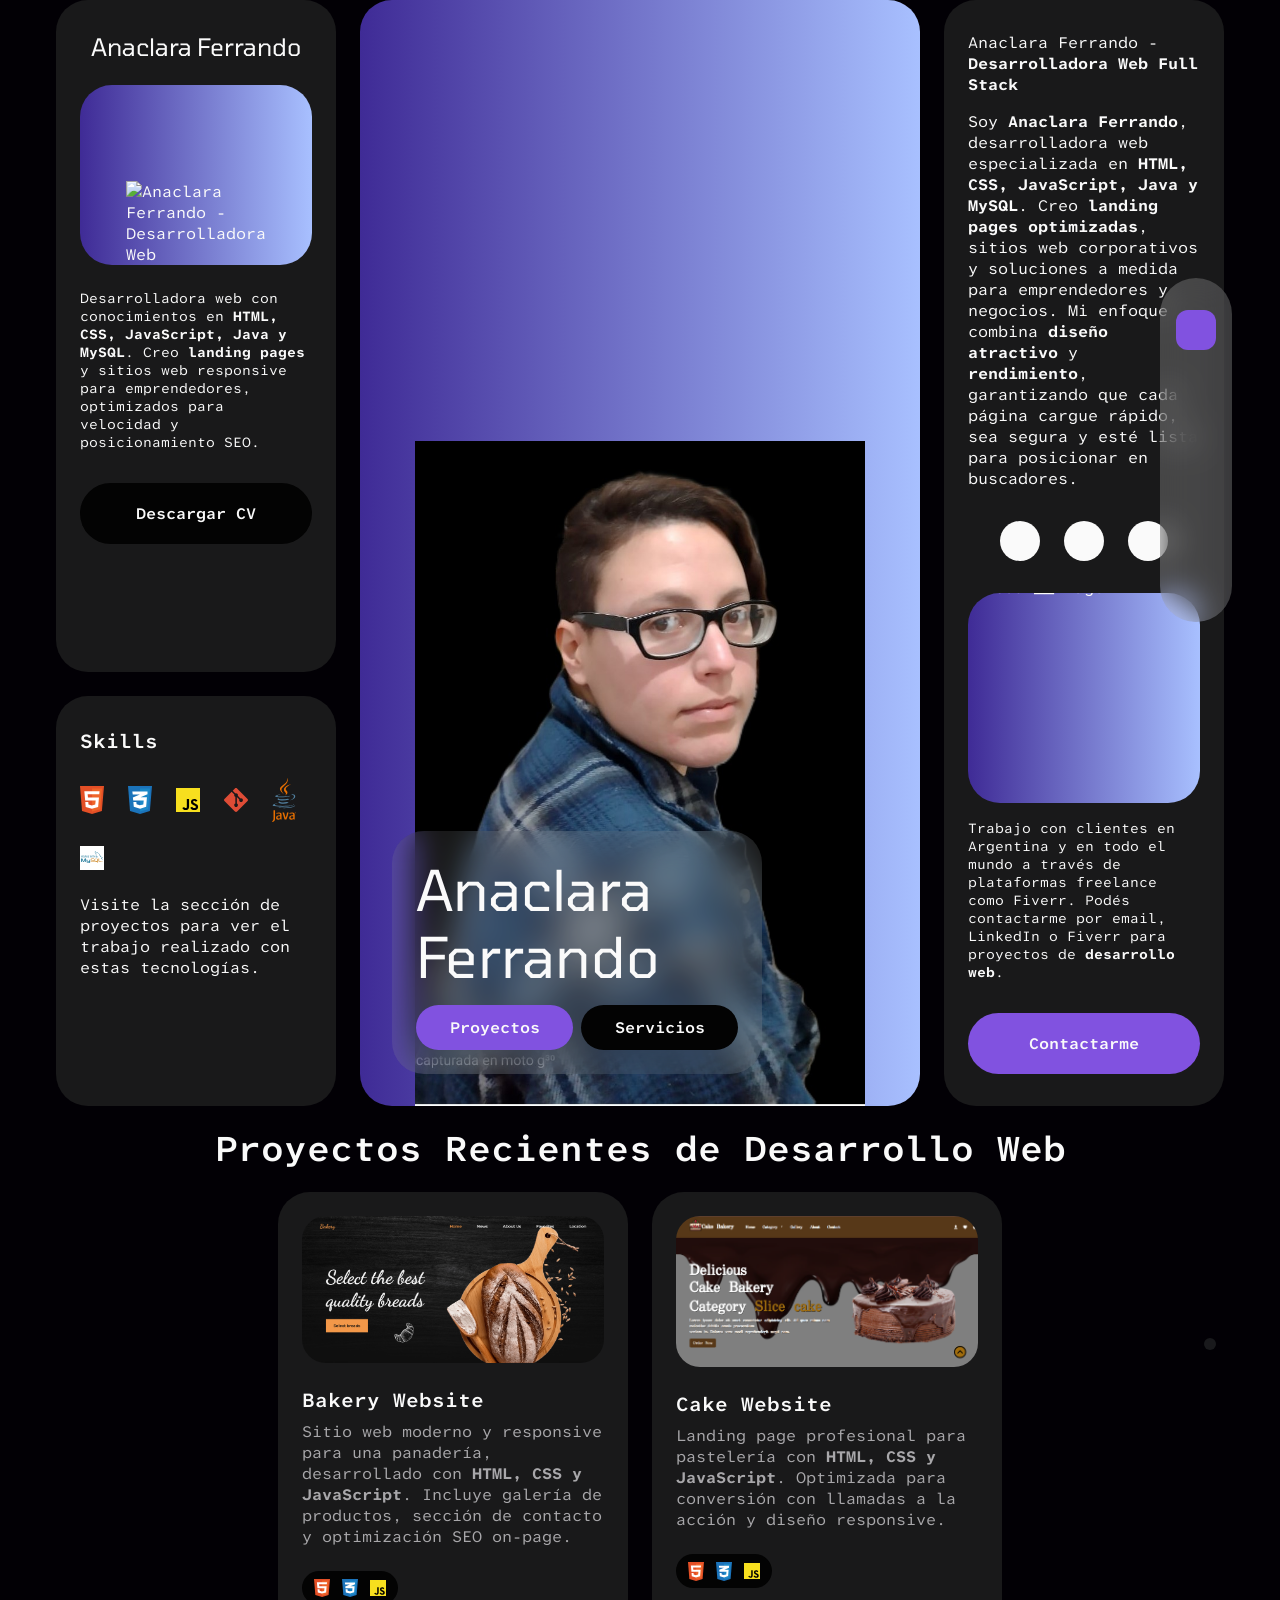
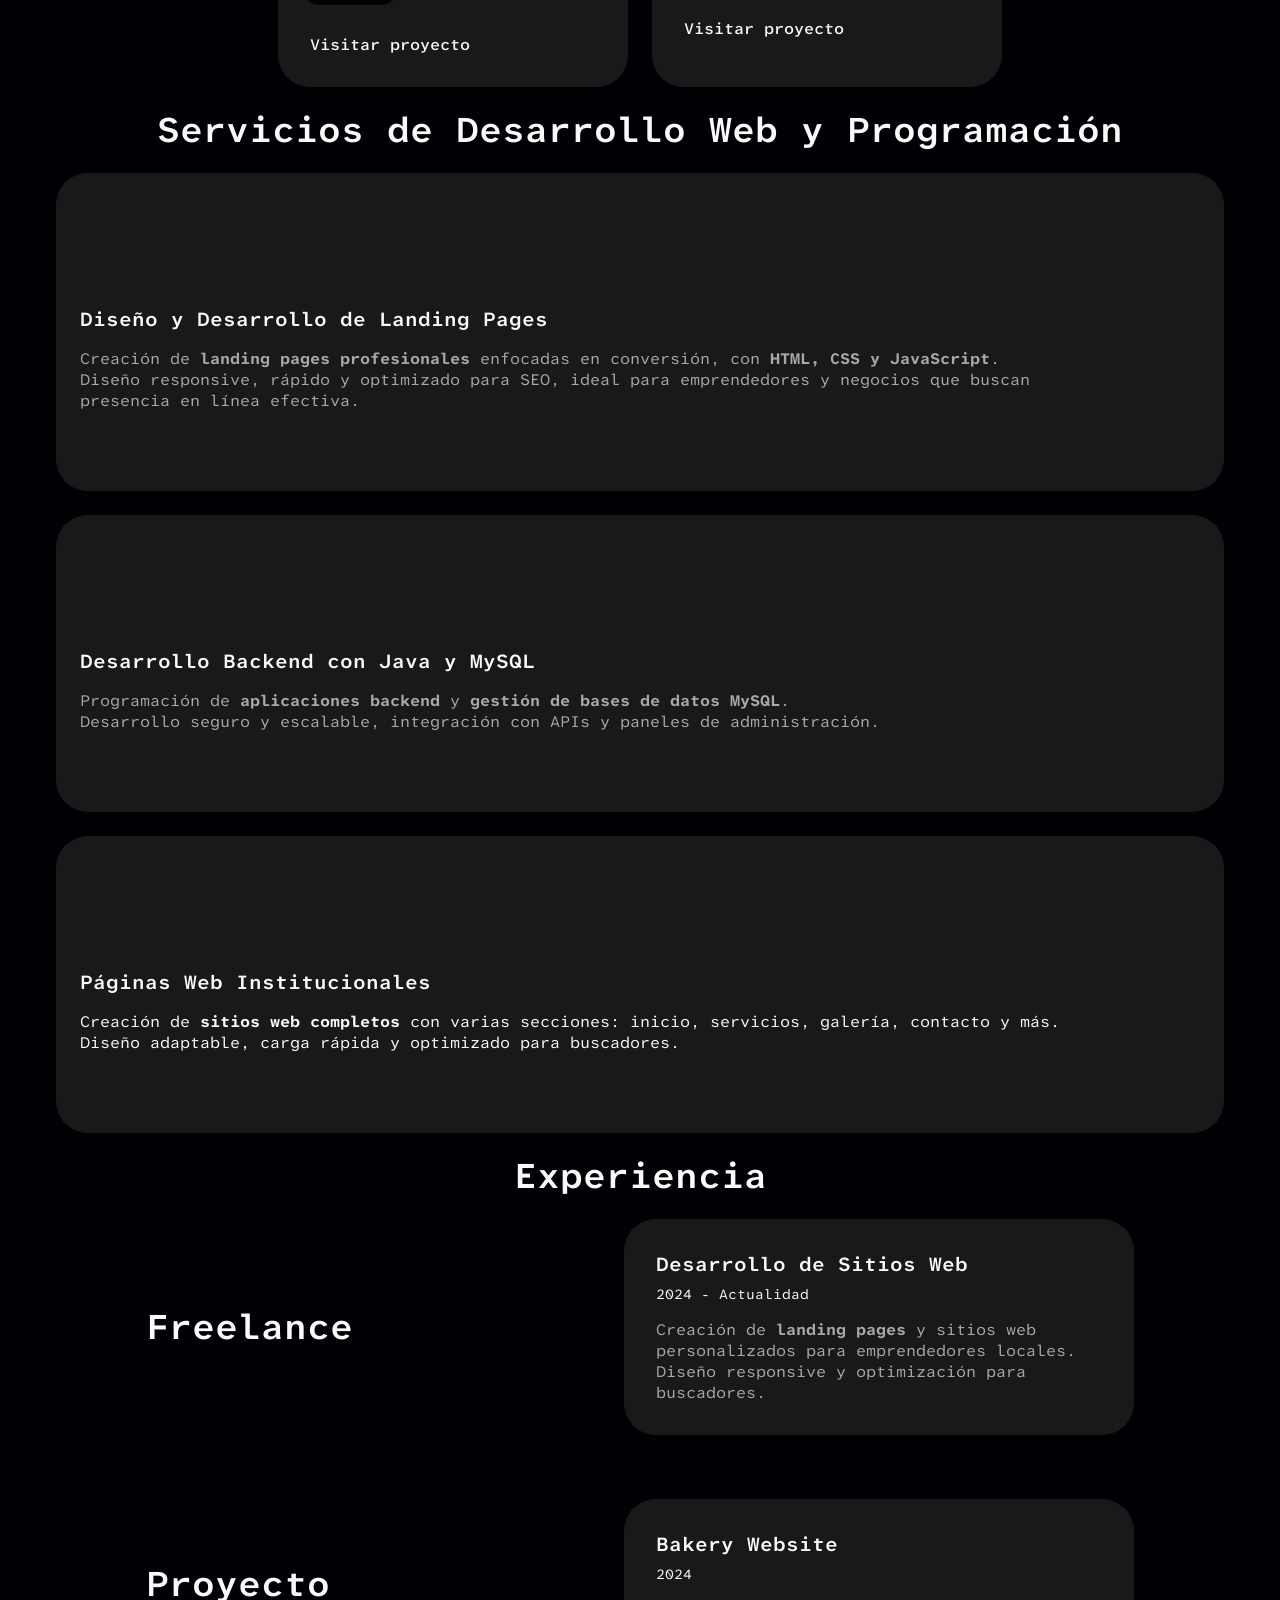
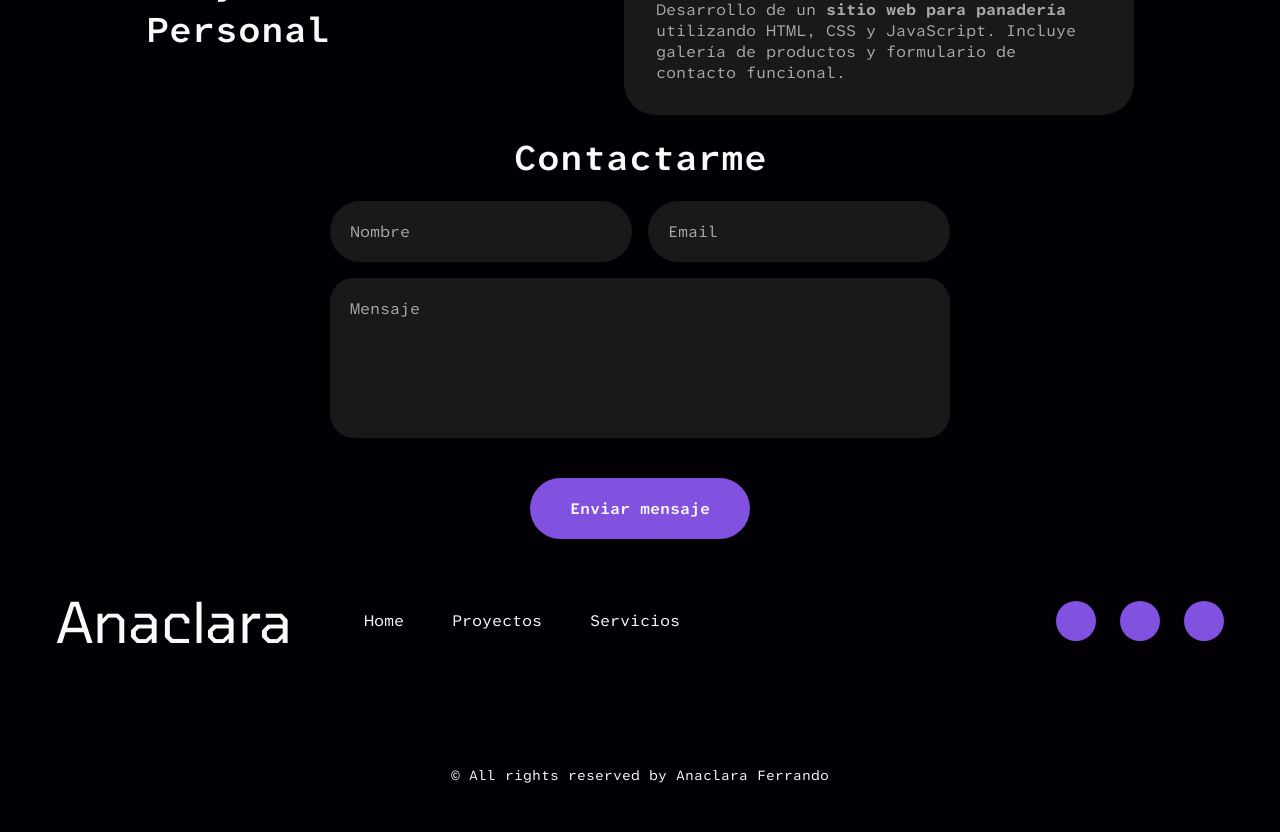
==== commit 7ddb0cb0: "corregir scroll active link, cambiar color y agregar links" ====
--- a/index.html
+++ b/index.html
@@ -90,7 +90,7 @@
             </li>
 
             <li>
-                <a href="#projects" title="Projects" class="nav__link ">
+                <a href="#projects" title="Projects" class="nav__link">
                     <i class="ri-folder-3-fill"></i></i>
                 </a>
             </li>
@@ -175,15 +175,15 @@
                     </p>
 
                     <div class="about__social">
-                        <a href="https://www.linkedin.com/" target="_blank" class="about__link">
+                        <a href="https://www.linkedin.com/in/anaclara-ferrando/" target="_blank" class="about__link">
                             <i class="ri-linkedin-box-fill"></i>
                         </a>
 
-                        <a href="https://github.com/" target="_blank" class="about__link">
+                        <a href="https://github.com/anaclara-95" target="_blank" class="about__link">
                             <i class="ri-github-fill"></i>
                         </a>
 
-                        <a href="https://www.fiverr.com/" target="_blank" class="about__link">
+                        <a href="https://www.fiverr.com/users/ana_ferrando/" target="_blank" class="about__link">
                             <i class="ri-contacts-book-3-line"></i>
                         </a>
                     </div>
--- a/assets/css/styles.css
+++ b/assets/css/styles.css
@@ -18,7 +18,7 @@
 
 */
 
---hue: 300;
+--hue: 260;
 --first-color: hsl(var(--hue), 70%, 60%);
 --first-color-alt: hsl(var(--hue), 76%, 45%);
 --white-color: hsl(0, 0% ,98%);
@@ -26,10 +26,8 @@
 --text-color: hsl(var(--hue), 2%, 66%);
 --body-color: hsl(var(--hue), 100%, 1%);
 --container-color: hsl(var(--hue), 2%, 10%);
---conic-gradient: --conic-gradient(from 150deg at 50% 45%,
-hsl(var(--hue), 80%, 20%) 0deg,
-hsl(var(--hue), 80%, 48%) 140deg,
-hsl(var(--hue), 80%, 20%) 360deg);
+--conic-gradient: linear-gradient(90deg, #3F2B96 0%, #A8C0FF 100%);
+
 
 
 
@@ -195,6 +193,7 @@
 
 /*------------------------------------------------HOME------------------------------*/
 
+
 /*--------PROFILE----*/
 
 .profile {
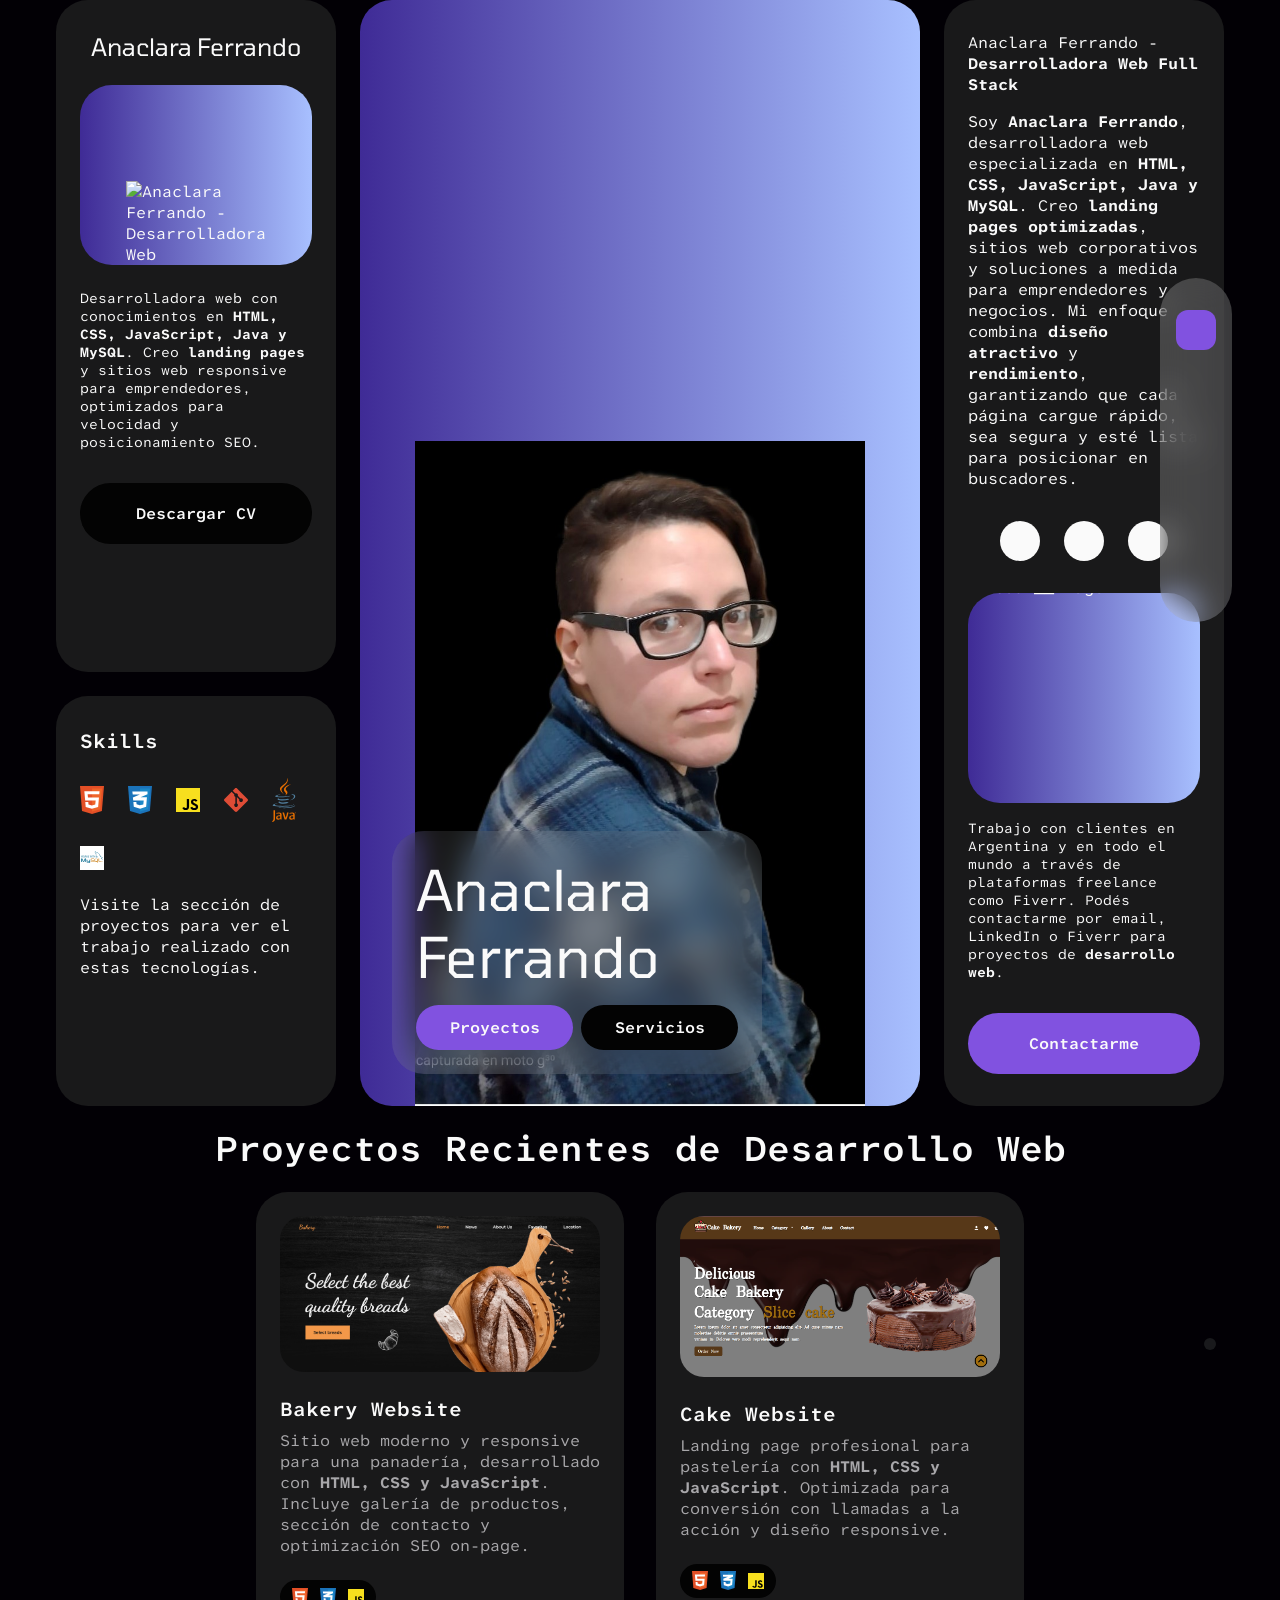
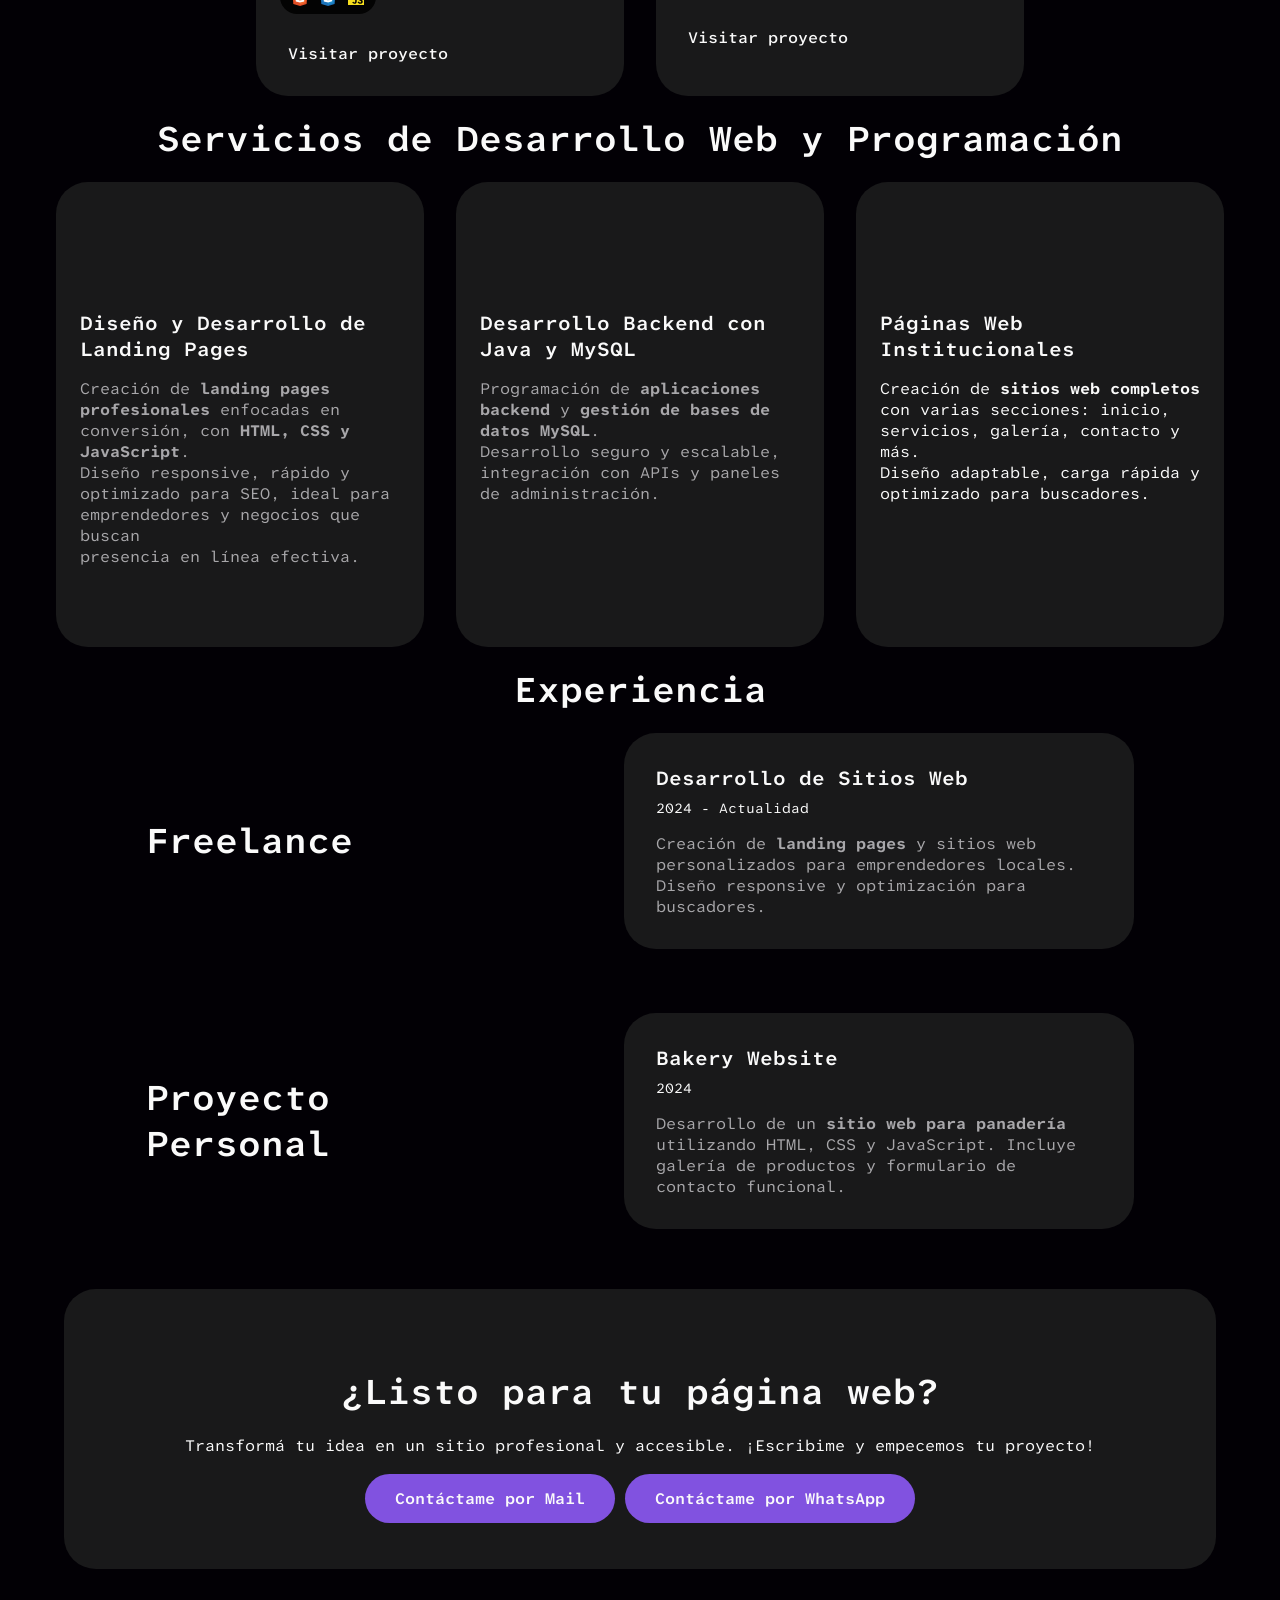
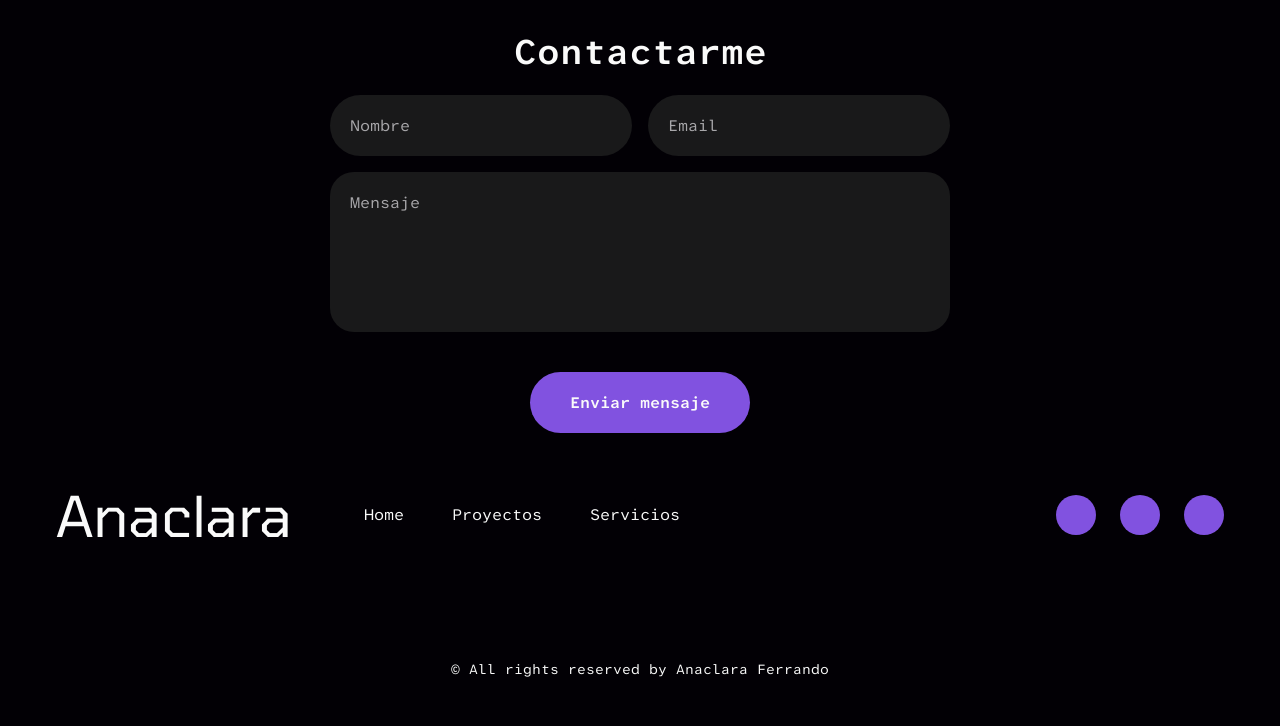
==== commit f3f490b6: "agregar cta, correciones , robots sitemap" ====
--- a/index.html
+++ b/index.html
@@ -285,7 +285,7 @@
 
         <section class="services-section" id="services">
             <h2 class="section__title">Servicios de Desarrollo Web y Programación</h2>
-            <div class="services__containter container container grid">
+            <div class="services__container container container grid">
 
                 <!-- Servicio 1 -->
                 <article class="services__card">
@@ -320,8 +320,8 @@
                         <i class="ri-community-fill"></i>
                     </div>
                     <h3 class="services__name">Páginas Web Institucionales</h3>
-                        Creación de <strong>sitios web completos</strong> con varias secciones: inicio, servicios,
-                        galería, contacto y más. <br> Diseño adaptable, carga rápida y optimizado para buscadores.
+                    Creación de <strong>sitios web completos</strong> con varias secciones: inicio, servicios,
+                    galería, contacto y más. <br> Diseño adaptable, carga rápida y optimizado para buscadores.
                     </p>
                 </article>
 
@@ -364,6 +364,17 @@
         </section>
 
 
+    <!--------------------------------------------CALL TO ACTION----------------------------------->
+
+    <section class="cta-section" id="cta">
+        <h2 class="section__title">¿Listo para tu página web?</h2>
+        <p class="cta-description">Transformá tu idea en un sitio profesional y accesible. ¡Escribime y empecemos tu proyecto!</p>
+        <div class="cta__container container">
+            <a href="mailto:anaclaraferrando95@gmail.com" class="cta-button">Contáctame por Mail</a>
+            <a href="https://wa.me/549XXXXXXXXXX" target="_blank" class="cta-button whatsapp">Contáctame por
+                WhatsApp</a>
+        </div>
+    </section>
         <!-----------------------------------------CONTACT----------------------------------->
 
         <section class="contact-section" id="contact">
@@ -385,11 +396,12 @@
         </section>
     </main>
 
+
     <!------------------------------------------FOOTER------------------------------------>
     <footer class="footer">
         <div class="footer__container container grid">
             <div class="footer__content grid">
-                <a href="" class="footer__logo">Anaclara</a>
+                <a href="#" class="footer__logo">Anaclara</a>
 
                 <ul class="footer__links">
                     <li>
--- a/assets/css/styles.css
+++ b/assets/css/styles.css
@@ -48,7 +48,7 @@
 --font-medium: 500;
 --font-semi-bold: 600;
 
-/*-------- z indez ---------------*/
+/*-------- z index ---------------*/
 
 --z-tooltip: 10;
 --z-fixed: 100;
@@ -475,15 +475,17 @@
 
 
 .services__icon{
-    display: inline-block;
+    display: flex;
     position: relative;
     margin-bottom: 2rem;
+    justify-content: center;    
 }
 
 .services__icon i {
     font-size: 2.5rem;
     position: relative;
     z-index: var(--z-tooltip);
+    
 }
 
 .services__name {
@@ -575,6 +577,51 @@
     left: 0;
     bottom: 4.5rem;
     font-size: var(--small-font-size);
+}
+
+
+/*-----------------------------------CALL TO ACTION------------------------------*/
+.cta-section {
+  text-align: center;
+  padding: 60px 20px;
+  background: var(--container-color);
+  color: var(--white-color);
+  border-radius: 2rem;
+  margin: 60px auto;
+  max-width: 90%;
+}
+.section__title {
+  font-size: var(--h2-font-size);
+  margin-bottom: 2rem;
+}
+.cta-description {
+  font-size: var(--font-medium);
+  margin-bottom: 2rem;
+  
+}
+.cta-buttons {
+  display: flex;
+  justify-content: center;
+  gap: 15px;
+  flex-wrap: wrap;
+}
+.cta-button {
+  background: var(--first-color);
+  color: var(--white-color);
+  padding: 14px 30px;
+  font-weight: var(--font-semi-bold);
+  border-radius: 2rem;
+  transition: .4s;
+  width: 100%;
+}
+.cta-button:hover {
+  background: var(--first-color-alt);
+}
+.cta-button.whatsapp {
+  background: var(--first-color);
+}
+.cta-button.whatsapp:hover {
+  background: var(--first-color-alt);
 }
 
 /*---------------------------------FOOTER---------------------------*/
@@ -800,7 +847,7 @@
     }
 
     .info {
-        grid-column:  1/2;
+        grid-column:  1 / 2;
         grid-row: 1 / 2;
     }
 
@@ -831,6 +878,11 @@
         font-size: var(--h3-font-size);
     }
 
+    .projects__container {
+        grid-template-columns: repeat(2, 368px);
+        gap: 2rem;
+    }
+
     .projects__card {
         padding-bottom: 2rem;
     }
@@ -846,6 +898,10 @@
 
     .services__icon i {
         font-size: 3.5rem;
+    }
+
+    .services__icon i:hover {
+        color: #A8C0FF;
     }
 
     .experience__container {
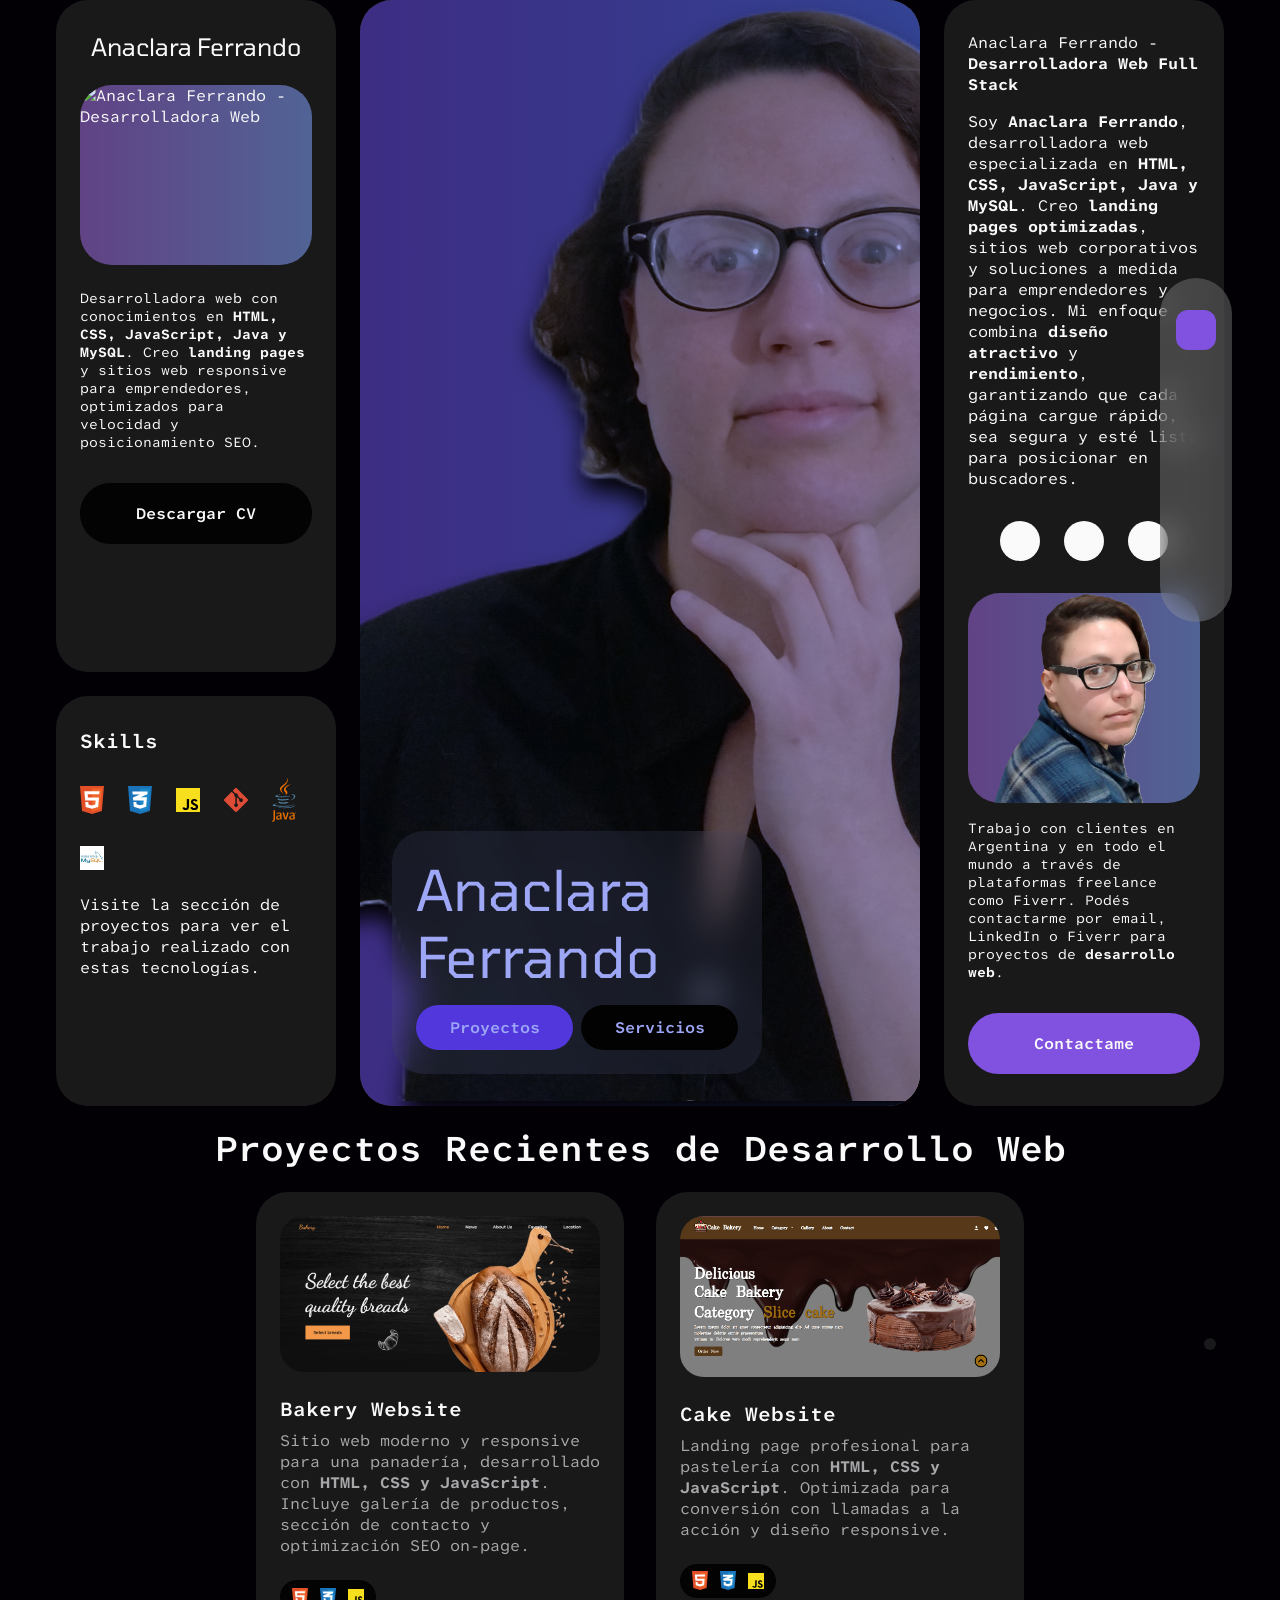
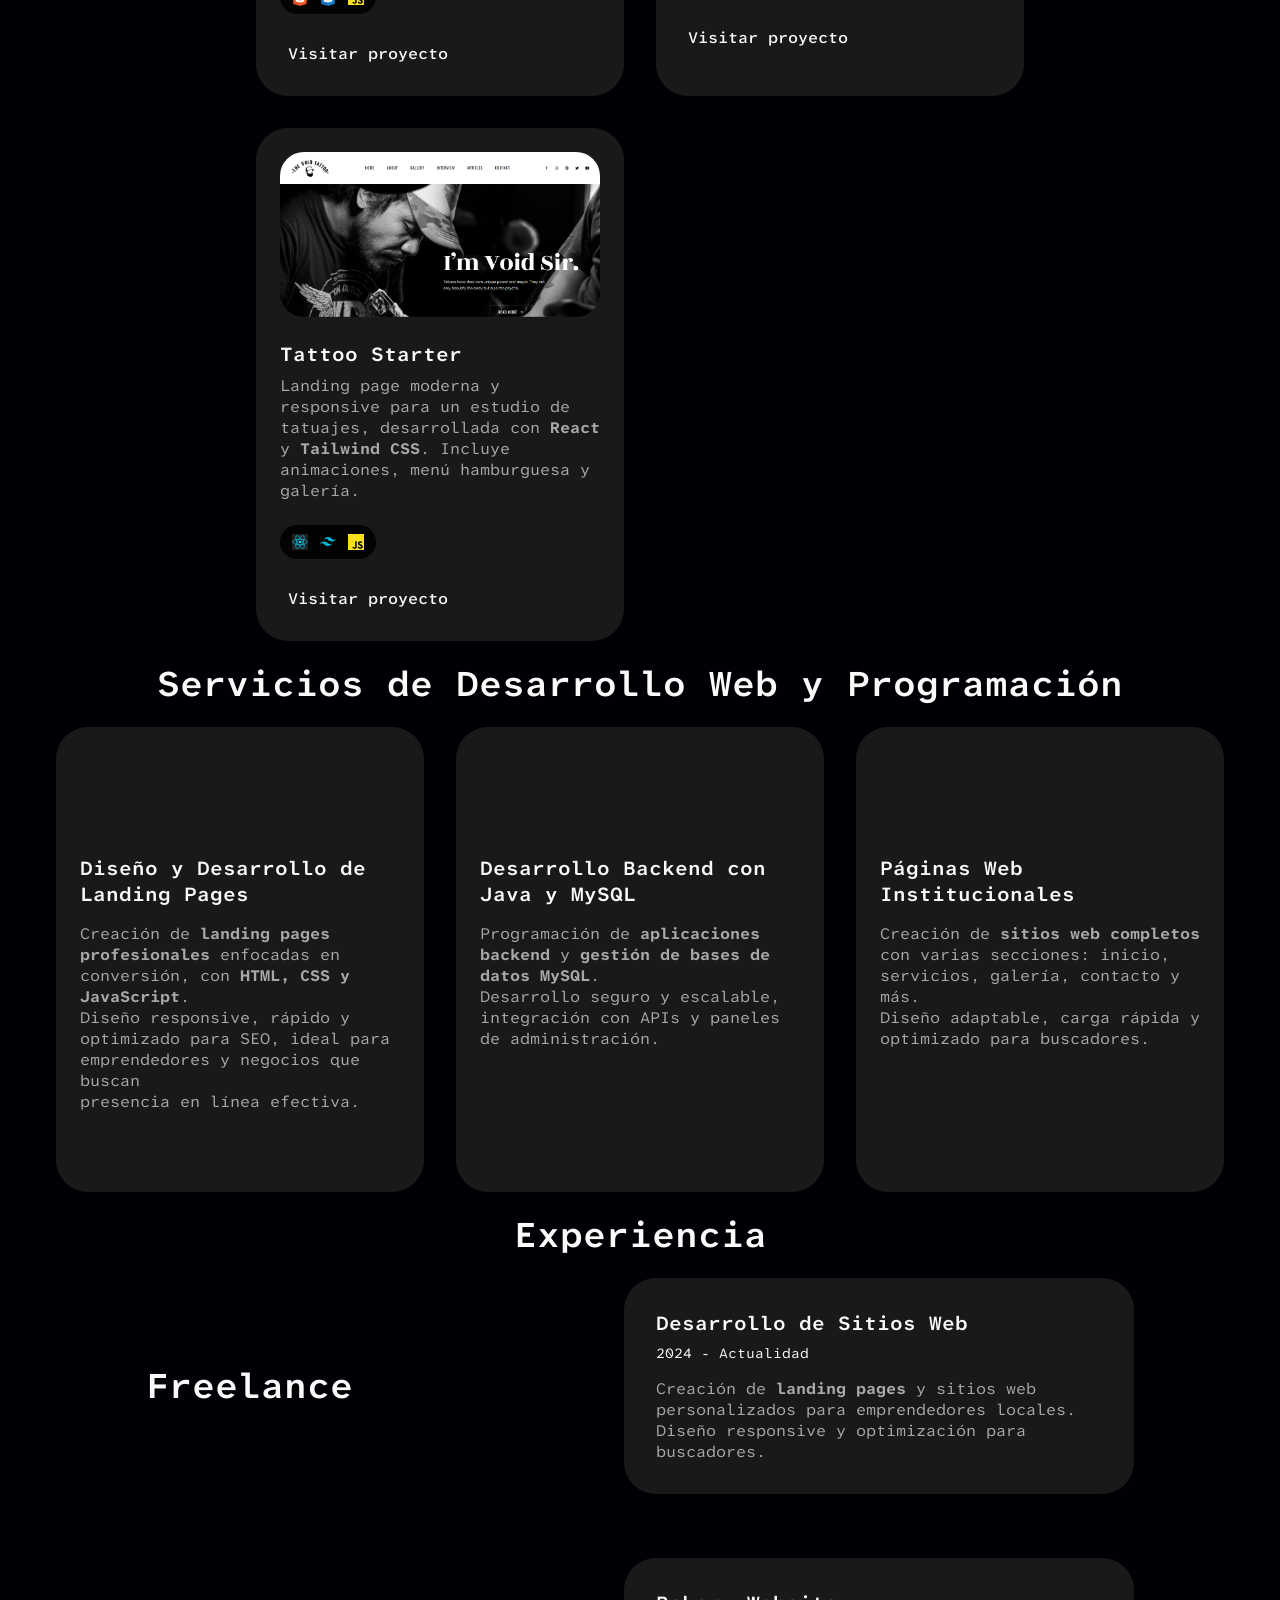
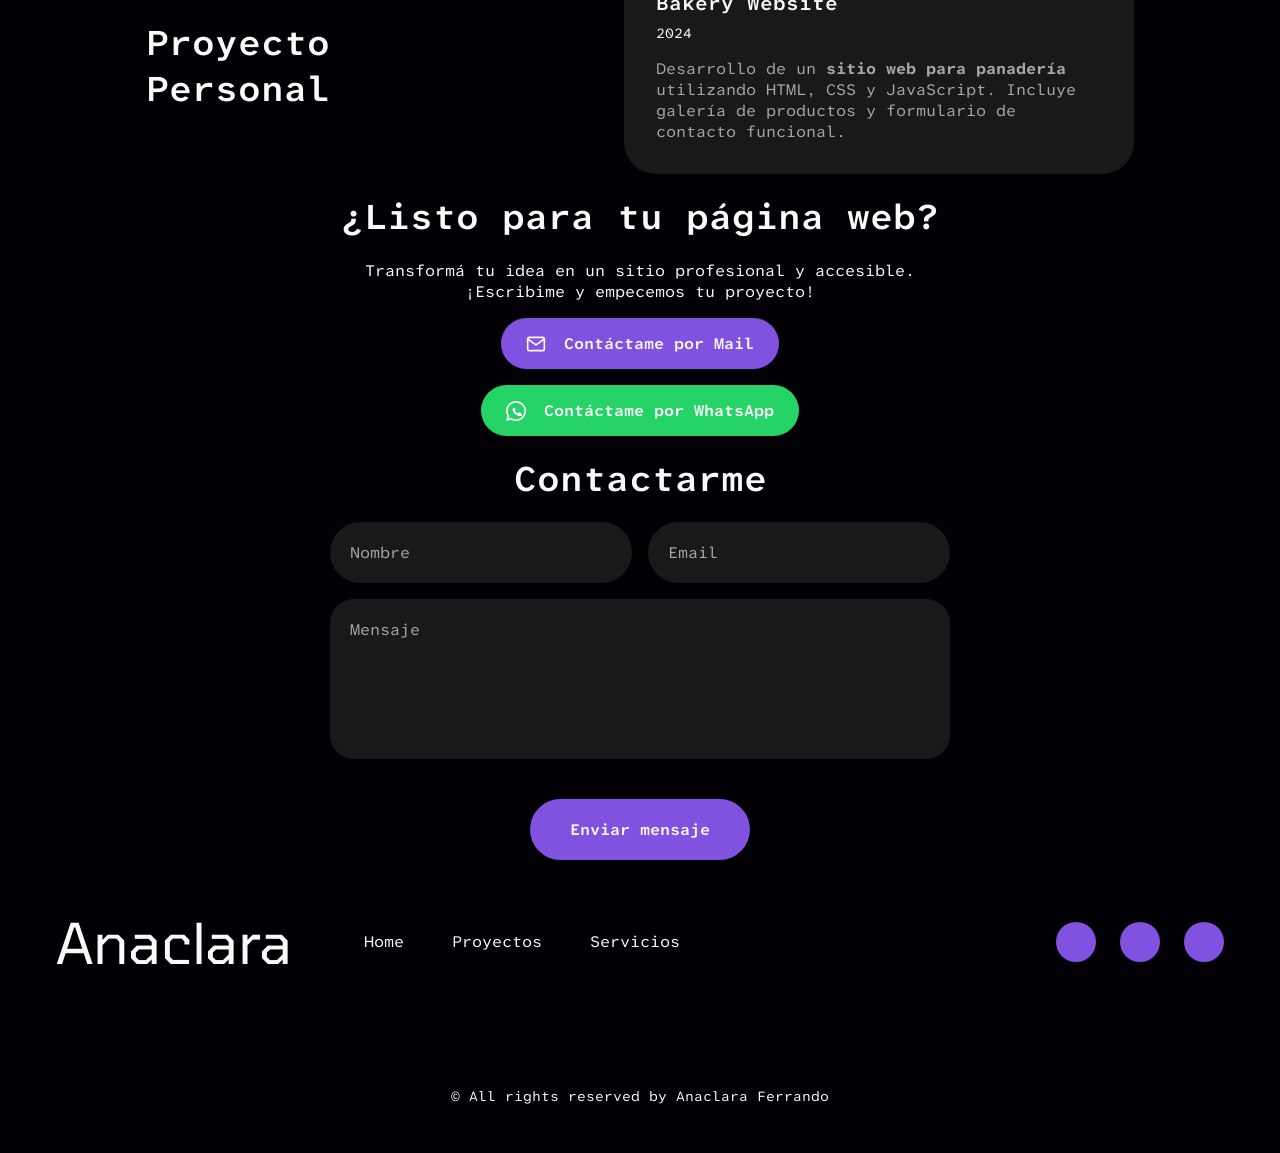
==== commit 3eee2a8a: "cambio de imagenes y agregado proyecto tattoo starter" ====
--- a/index.html
+++ b/index.html
@@ -23,18 +23,18 @@
     <meta name="robots" content="index, follow">
 
     <!-- CANONICAL URL -->
-    <link rel="canonical" href="https://.com/">
+    <link rel="canonical" href="https://anaclara-95.github.io/portfolio-frontend/">
 
     <!--------------------------------------------------FAVICON------------------------------------->
-    <link rel="shortcut icon" href="assets/img/logo-02.jpeg">
+    <link rel="shortcut icon" href="./assets/img/logo-02.jpeg">
 
     <!-- OPEN GRAPH (Facebook, LinkedIn) -->
     <meta property="og:type" content="website">
     <meta property="og:title" content="Portfolio Web Developer | Anaclara Ferrando">
     <meta property="og:description"
         content="Conoce mis proyectos web, servicios y experiencia en desarrollo front-end y back-end.">
-    <meta property="og:image" content="https://tusitio.com/assets/img/profileimage.jpeg">
-    <meta property="og:url" content="https://tusitio.com/">
+    <meta property="og:image" content="https://anaclara-95.github.io/portfolio-frontend/./assets/img/profileimage.jpeg">
+    <meta property="og:url" content="https://anaclara-95.github.io/portfolio-frontend/">
     <meta property="og:site_name" content="Portfolio Anaclara Ferrando">
 
     <!-- TWITTER CARD -->
@@ -42,7 +42,8 @@
     <meta name="twitter:title" content="Portfolio Web Developer | Anaclara Ferrando">
     <meta name="twitter:description"
         content="Desarrolladora web especializada en front-end y back-end. Ver proyectos y servicios.">
-    <meta name="twitter:image" content="https://tusitio.com/assets/img/profileimage.jpeg">
+    <meta name="twitter:image"
+        content="https://anaclara-95.github.io/portfolio-frontend/./assets/img/profileimage.jpeg">
 
 
     <!------------------------------------------------REMIXICONS------------------------------------------->
@@ -51,7 +52,7 @@
 
     <!-------------------------------------------------CSS---------------------------------------------->
 
-    <link rel="stylesheet" href="assets/css/styles.css">
+    <link rel="stylesheet" href="./assets/css/styles.css">
 
     <!-- SCHEMA.ORG: PERSON -->
     <script type="application/ld+json">
@@ -60,12 +61,12 @@
       "@type": "Person",
       "name": "Anaclara Ferrando",
       "jobTitle": "Web Developer",
-      "url": "https://tusitio.com/",
-      "image": "https://tusitio.com/assets/img/profileimage.jpeg",
+      "url": "https://anaclara-95.github.io/portfolio-frontend/",
+      "image": "https://anaclara-95.github.io/portfolio-frontend/./assets/img/profileimage.jpeg",
       "sameAs": [
-        "https://www.linkedin.com/",
-        "https://github.com/",
-        "https://www.fiverr.com/"
+        "https://www.linkedin.com/in/anaclara-ferrando/",
+        "https://github.com/anaclara-95/portfolio-frontend",
+        "https://www.fiverr.com/users/ana_ferrando/seller_dashboard/"
       ],
       "worksFor": {
         "@type": "Organization",
@@ -126,7 +127,8 @@
                 <!-----PROFILE----->
 
                 <div class="profile">
-                    <img src="assets/img/profileimage.jpeg" alt="profile-img" class="profile__img">
+
+                    <img src="./assets/img/anaclara-1-f.png" alt="profile-img" class="profile__img ">
 
                     <div class="profile__data">
                         <h1 class="profile__name"> Anaclara <br> Ferrando</h1>
@@ -146,7 +148,8 @@
                         <h1 class="info__name">Anaclara Ferrando</h1>
                     </div>
                     <div class="info__image">
-                        <img src="" alt="Anaclara Ferrando - Desarrolladora Web" class="info__img">
+                        <img src="./assets/img/anaclara-2.png" width="400px" height="400px"
+                            alt="Anaclara Ferrando - Desarrolladora Web" class="info__img">
                     </div>
 
                     <p class="info__description">
@@ -155,7 +158,7 @@
                         y posicionamiento SEO.
                     </p>
 
-                    <a href="assets/pdf/cv-anaclara-ferrando.pdf" download target="_blank"
+                    <a href="./assets/pdf/cv-anaclara-ferrando.pdf" download target="_blank"
                         class="button button__black">Descargar CV</a>
                 </div>
                 <!------ABOUT----->
@@ -175,11 +178,13 @@
                     </p>
 
                     <div class="about__social">
-                        <a href="https://www.linkedin.com/in/anaclara-ferrando/" target="_blank" class="about__link">
+                        <a href="https://www.linkedin.com/in/anaclara-ferrando/" target="_blank" class="about__link"
+                            referrerpolicy="no-referrer">
                             <i class="ri-linkedin-box-fill"></i>
                         </a>
 
-                        <a href="https://github.com/anaclara-95" target="_blank" class="about__link">
+                        <a href="https://github.com/anaclara-95" target="_blank" class="about__link"
+                            referrerpolicy="no-referrer">
                             <i class="ri-github-fill"></i>
                         </a>
 
@@ -189,7 +194,7 @@
                     </div>
 
                     <div class="about__image">
-                        <img src="" alt="about__image" class="about__img">
+                        <img src="./assets/img/profileimage.png" alt="about__image" class="about__img">
                     </div>
 
                     <p class="about__note">
@@ -198,7 +203,7 @@
                         Podés contactarme por email, LinkedIn o Fiverr para proyectos de <b>desarrollo web</b>.
                     </p>
 
-                    <a href="#contact" class="button">Contactarme</a>
+                    <a href="#contact" class="button">Contactame</a>
                 </section>
 
                 <!------SKILLS---->
@@ -206,12 +211,12 @@
                 <div class="skills">
                     <h2 class="skills__title">Skills</h2>
                     <div class="skills__items">
-                        <img src="assets/img/html-1.svg" alt="skill1" class="skills__item">
-                        <img src="assets/img/css-3.svg" alt="skill1" class="skills__item">
-                        <img src="assets/img/javascript-1.svg" alt="skill1" class="skills__item">
-                        <img src="assets/img/git-icon.svg" alt="skill1" class="skills__item">
-                        <img src="assets/img/java-4.svg" alt="skill1" class="skills__item">
-                        <img src="assets/img/mysql-3.svg" alt="skill1" class="skills__item">
+                        <img src="./assets/img/html-1.svg" alt="skill1" class="skills__item">
+                        <img src="./assets/img/css-3.svg" alt="skill1" class="skills__item">
+                        <img src="./assets/img/javascript-1.svg" alt="skill1" class="skills__item">
+                        <img src="./assets/img/git-icon.svg" alt="skill1" class="skills__item">
+                        <img src="./assets/img/java-4.svg" alt="skill1" class="skills__item">
+                        <img src="./assets/img/mysql-3.svg" alt="skill1" class="skills__item">
                     </div>
 
                     <p class="skills__discription">
@@ -229,7 +234,7 @@
 
                 <article class="projects__card">
                     <a href="#" target="_blank" class="projects__image">
-                        <img src="assets/img/bakery-website.png"
+                        <img src="./assets/img/bakery-website.png"
                             alt="Sitio web de panadería desarrollado en HTML, CSS y JavaScript" class="projects__img">
                     </a>
 
@@ -242,12 +247,12 @@
                         </p>
 
                         <div class="projects__skills">
-                            <img src="assets/img/html-1.svg" alt="projectskill" class="projects__skill">
-                            <img src="assets/img/css-3.svg" alt="projectskill" class="projects__skill">
-                            <img src="assets/img/javascript-1.svg" alt="projectskill" class="projects__skill">
+                            <img src="./assets/img/html-1.svg" alt="projectskill" class="projects__skill">
+                            <img src="./assets/img/css-3.svg" alt="projectskill" class="projects__skill">
+                            <img src="./assets/img/javascript-1.svg" alt="projectskill" class="projects__skill">
                         </div>
 
-                        <a href="#" target="_blank" class="projects__button">
+                        <a href="https://anaclara-95.github.io/bakery-website/" target="_blank" class="projects__button">
                             <i class="ri-links-fill"></i>
                             <span>Visitar proyecto</span>
                         </a>
@@ -256,7 +261,7 @@
 
                 <article class="projects__card">
                     <a href="#" target="_blank" class="projects__image">
-                        <img src="assets/img/cake-website.png" alt="imgprojects" class="projects__img">
+                        <img src="./assets/img/cake-website.png" alt="imgprojects" class="projects__img">
                     </a>
 
                     <div class="projects__data">
@@ -267,17 +272,46 @@
                         </p>
 
                         <div class="projects__skills">
-                            <img src="assets/img/html-1.svg" alt="projectskill" class="projects__skill">
-                            <img src="assets/img/css-3.svg" alt="projectskill" class="projects__skill">
-                            <img src="assets/img/javascript-1.svg" alt="projectskill" class="projects__skill">
+                            <img src="./assets/img/html-1.svg" alt="projectskill" class="projects__skill">
+                            <img src="./assets/img/css-3.svg" alt="projectskill" class="projects__skill">
+                            <img src="./assets/img/javascript-1.svg" alt="projectskill" class="projects__skill">
                         </div>
 
-                        <a href="#" target="_blank" class="projects__button">
+                        <a href="https://anaclara-95.github.io/cake-website/" target="_blank" class="projects__button">
                             <i class="ri-links-fill"></i>
                             <span>Visitar proyecto</span>
                         </a>
                     </div>
                 </article>
+
+                <article class="projects__card">
+                    <a href="https://anaclara-95.github.io/tattoo-starter/" target="_blank" class="projects__image">
+                        <img src="./assets/img/tattoo-starter.png"
+                            alt="Landing page para estudio de tatuajes desarrollada con React y Tailwind CSS"
+                            class="projects__img">
+                    </a>
+
+                    <div class="projects__data">
+                        <h3 class="projects__name">Tattoo Starter</h3>
+                        <p class="projects__description">
+                            Landing page moderna y responsive para un estudio de tatuajes, desarrollada con
+                            <b>React</b> y <b>Tailwind CSS</b>. Incluye animaciones, menú hamburguesa y galería.
+                        </p>
+
+                        <div class="projects__skills">
+                            <img src="./assets/img/react-1.svg" alt="projectskill" class="projects__skill">
+                            <img src="./assets/img/tailwind-css-2.svg" alt="projectskill" class="projects__skill">
+                            <img src="./assets/img/javascript-1.svg" alt="projectskill" class="projects__skill">
+                        </div>
+
+                        <a href="https://anaclara-95.github.io/tattoo-starter/" target="_blank"
+                            class="projects__button">
+                            <i class="ri-links-fill"></i>
+                            <span>Visitar proyecto</span>
+                        </a>
+                    </div>
+                </article>
+
             </div>
         </section>
 
@@ -320,8 +354,9 @@
                         <i class="ri-community-fill"></i>
                     </div>
                     <h3 class="services__name">Páginas Web Institucionales</h3>
-                    Creación de <strong>sitios web completos</strong> con varias secciones: inicio, servicios,
-                    galería, contacto y más. <br> Diseño adaptable, carga rápida y optimizado para buscadores.
+                    <p class="services__description">
+                        Creación de <strong>sitios web completos</strong> con varias secciones: inicio, servicios,
+                        galería, contacto y más. <br> Diseño adaptable, carga rápida y optimizado para buscadores.
                     </p>
                 </article>
 
@@ -364,17 +399,36 @@
         </section>
 
 
-    <!--------------------------------------------CALL TO ACTION----------------------------------->
-
-    <section class="cta-section" id="cta">
-        <h2 class="section__title">¿Listo para tu página web?</h2>
-        <p class="cta-description">Transformá tu idea en un sitio profesional y accesible. ¡Escribime y empecemos tu proyecto!</p>
-        <div class="cta__container container">
-            <a href="mailto:anaclaraferrando95@gmail.com" class="cta-button">Contáctame por Mail</a>
-            <a href="https://wa.me/549XXXXXXXXXX" target="_blank" class="cta-button whatsapp">Contáctame por
-                WhatsApp</a>
-        </div>
-    </section>
+        <!--------------------------------------------CALL TO ACTION----------------------------------->
+
+        <section class="cta-section" id="cta">
+            <h2 class="section__title">¿Listo para tu página web?</h2>
+            <div class="cta__container container">
+                <p class="cta-description">Transformá tu idea en un sitio profesional y accesible. ¡Escribime y
+                    empecemos tu proyecto!</p>
+
+                <a href="mailto:anaclaraferrando95@gmail.com" class="cta-button">
+                    <svg class="icon" xmlns="http://www.w3.org/2000/svg" viewBox="0 0 24 24" fill="none">
+                        <path
+                            d="M4 4H20C21.1 4 22 4.9 22 6V18C22 19.1 21.1 20 20 20H4C2.9 20 2 19.1 2 18V6C2 4.9 2.9 4 4 4Z"
+                            stroke="currentColor" stroke-width="2" stroke-linecap="round" stroke-linejoin="round" />
+                        <path d="M22 6L12 13L2 6" stroke="currentColor" stroke-width="2" stroke-linecap="round"
+                            stroke-linejoin="round" />
+                    </svg>
+
+                    Contáctame por Mail</a>
+                <a href="https://wa.me/549XXXXXXXXXX" target="_blank" class="cta-button whatsapp">
+                    <svg class="icon" xmlns="http://www.w3.org/2000/svg" viewBox="0 0 24 24" fill="none">
+                        <path
+                            d="M20.52 3.48C18.18 1.14 15.21 0 12 0C5.37 0 0 5.37 0 12C0 14.13 0.54 16.18 1.57 18.01L0 24L6.09 22.44C7.93 23.46 9.96 24 12 24C18.63 24 24 18.63 24 12C24 8.79 22.86 5.82 20.52 3.48ZM12 22C10.17 22 8.41 21.54 6.85 20.68L6.43 20.44L3.24 21.24L4.06 18.1L3.8 17.68C2.63 15.84 2 13.96 2 12C2 6.48 6.48 2 12 2C14.69 2 17.23 3.05 19.07 4.93C20.95 6.77 22 9.31 22 12C22 17.52 17.52 22 12 22ZM17.64 14.36C17.43 14.28 16.11 13.64 15.91 13.56C15.71 13.48 15.55 13.44 15.38 13.64C15.21 13.84 14.75 14.36 14.61 14.52C14.47 14.68 14.33 14.7 14.12 14.62C13.91 14.54 13.19 14.3 12.26 13.48C11.53 12.85 11.02 12.06 10.88 11.85C10.74 11.64 10.84 11.5 10.92 11.42C11 11.34 11.09 11.23 11.17 11.11C11.25 10.99 11.29 10.9 11.37 10.76C11.45 10.62 11.41 10.48 11.35 10.4C11.29 10.32 10.82 9.16 10.61 8.64C10.39 8.09 10.17 8.17 10.01 8.17C9.85 8.17 9.69 8.17 9.53 8.17C9.37 8.17 9.11 8.23 8.9 8.46C8.69 8.69 8 9.33 8 10.64C8 11.95 8.9 13.28 9.02 13.44C9.14 13.6 10.81 16.09 13.23 17.16C14.27 17.62 15.07 17.86 15.64 18.03C16.34 18.24 16.97 18.2 17.46 18.14C17.95 18.08 18.88 17.61 19.11 17.02C19.34 16.43 19.34 15.93 19.27 15.82C19.2 15.71 18.85 15.63 18.64 15.55C18.43 15.47 17.85 14.97 17.64 14.36Z"
+                            fill="currentColor" />
+                    </svg>
+
+                    Contáctame por
+                    WhatsApp</a>
+            </div>
+
+        </section>
         <!-----------------------------------------CONTACT----------------------------------->
 
         <section class="contact-section" id="contact">
@@ -448,7 +502,7 @@
     </a>
 
     <!--------------------------------------SCROLL REVEAL------------------------------------>
-    <script src="assets/js/scrollreveal.min.js"></script>
+    <script src="./assets/js/scrollreveal.min.js"></script>
 
     <!-------------------------------------EMAIL JS----------------------------->
 
@@ -456,7 +510,7 @@
 
     <!-------------------------------------MAIN JS------------------------------->
 
-    <script src="assets/js/main.js"></script>
+    <script src="./assets/js/main.js"></script>
 
 </body>
 
--- a/assets/css/styles.css
+++ b/assets/css/styles.css
@@ -26,9 +26,7 @@
 --text-color: hsl(var(--hue), 2%, 66%);
 --body-color: hsl(var(--hue), 100%, 1%);
 --container-color: hsl(var(--hue), 2%, 10%);
---conic-gradient: linear-gradient(90deg, #3F2B96 0%, #A8C0FF 100%);
-
-
+--conic-gradient: linear-gradient(to right, #614385, #516395);
 
 
 /*--------------------------------FONTS AND TYPOGRAPHY-------------------------------------*/
@@ -208,10 +206,22 @@
 }
 
 .profile__img {
-    width: 250px;
+    width: 1300px;
     position: absolute;
     justify-self: center;
-    align-self: flex-end;
+    align-self: center;
+    border-end-end-radius: 20px;
+    border-end-start-radius: 20px;
+    filter: drop-shadow(0px 15px 0.75rem rgba(0, 0, 0, 1));
+}
+/* Filter color*/
+.profile::after {
+  content: "";
+  position: absolute;
+  inset: 0; /* equivale a top:0; right:0; bottom:0; left:0 */
+  background-color: rgba(33, 58, 246, 0.427); /* color con opacidad */
+  mix-blend-mode: multiply; /* opcional: tipo de mezcla */
+  pointer-events: none; /* no bloquea clics */
 }
 
 .profile__data {
@@ -273,7 +283,7 @@
 }
 
 .info__img {
-    width: 140px;
+    width: 250px;
     justify-self: center;
     align-self: flex-end;
 }
@@ -581,48 +591,73 @@
 
 
 /*-----------------------------------CALL TO ACTION------------------------------*/
-.cta-section {
-  text-align: center;
-  padding: 60px 20px;
-  background: var(--container-color);
-  color: var(--white-color);
-  border-radius: 2rem;
-  margin: 60px auto;
-  max-width: 90%;
-}
-.section__title {
-  font-size: var(--h2-font-size);
-  margin-bottom: 2rem;
-}
-.cta-description {
-  font-size: var(--font-medium);
-  margin-bottom: 2rem;
-  
-}
-.cta-buttons {
+
+
+.cta__container {
+    
   display: flex;
   justify-content: center;
-  gap: 15px;
   flex-wrap: wrap;
-}
+  gap: 1rem;
+  max-width: 600px;
+  margin: 0 auto;
+  
+}
+
+.cta-description {
+    text-align: center;
+}
+
+.cta-button,
+.cta-button.whatsapp {
+  display: flex;
+  justify-content: center;
+  align-items: center;
+  padding: 15px 25px;
+  margin: 0;
+  font-weight: var(--font-semi-bold);
+  border-radius: 2rem;
+  transition: 0.4s;
+  width: auto;
+  min-width: 180px;
+}
+
+/* Botón principal (Mail) */
 .cta-button {
   background: var(--first-color);
   color: var(--white-color);
-  padding: 14px 30px;
-  font-weight: var(--font-semi-bold);
-  border-radius: 2rem;
-  transition: .4s;
-  width: 100%;
-}
+}
+
 .cta-button:hover {
   background: var(--first-color-alt);
 }
+
+/* Botón de WhatsApp */
 .cta-button.whatsapp {
-  background: var(--first-color);
-}
+  background: #25d366;
+  color: #fff;
+}
+
 .cta-button.whatsapp:hover {
-  background: var(--first-color-alt);
-}
+  background: #1ebe5b;
+}
+
+
+.cta-button .icon {
+  width: 20px;
+  height: 20px;
+  margin-right: 0.6rem;
+  flex-shrink: 0;
+}
+
+.cta-button {
+  display: inline-flex;
+  align-items: center;
+  justify-content: center;
+  gap: 0.5rem;
+}
+
+
 
 /*---------------------------------FOOTER---------------------------*/
 .footer {
@@ -745,6 +780,25 @@
     }
 }
 
+/* Responsivo */
+@media (max-width: 480px) {
+  .cta__container {
+    flex-direction: column;
+    align-items: center;
+    gap: 1rem;
+  }
+
+  .cta-button,
+  .cta-button.whatsapp {
+    width: 80%;
+    text-align: center;
+  }
+
+  .cta-description {
+    font-size: var(--small-font-size);
+  }
+}
+
 
 /*--FOR MEDIUM DEVICES--*/
 
@@ -767,7 +821,9 @@
     }
 }
 
-@media screen and (min-width: 768px) {
+
+
+@media screen and (min-width: 769px) {
     .home__container {
         grid-template-columns: repeat(2, 350px);
         align-items: flex-start;
@@ -790,6 +846,8 @@
         grid-template-columns: 320px 380px;
         align-items: center;
     }
+
+
 
     .footer__container,
     .footer__content {
@@ -834,10 +892,12 @@
         grid-column: 2 / 3;
         grid-row: 1 / 3;
         padding: 2rem;
+       
     }
 
     .profile__img {
-        width: 450px;
+        max-width: 2000px;
+  
     }
 
     .profile__data {
@@ -979,6 +1039,7 @@
         right: 4rem;
     }
 
-
-}
-
+  
+
+}
+
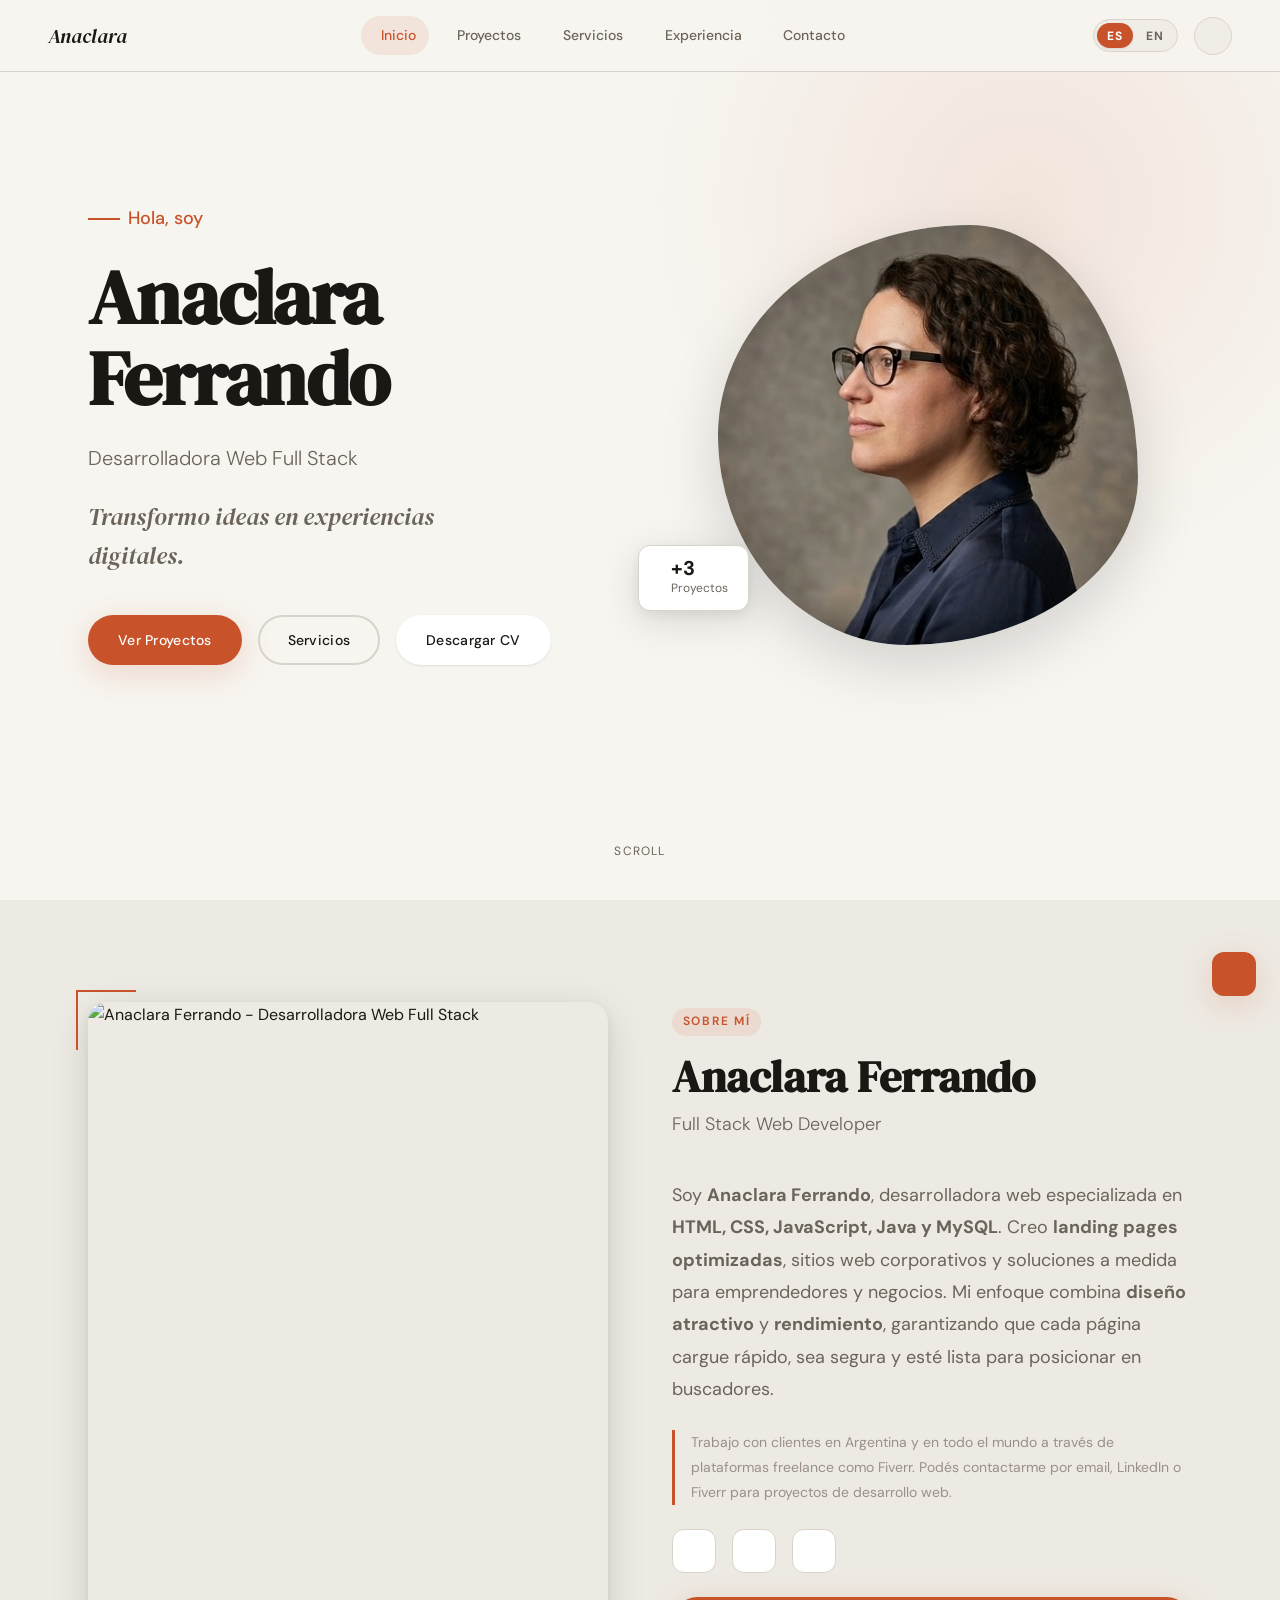
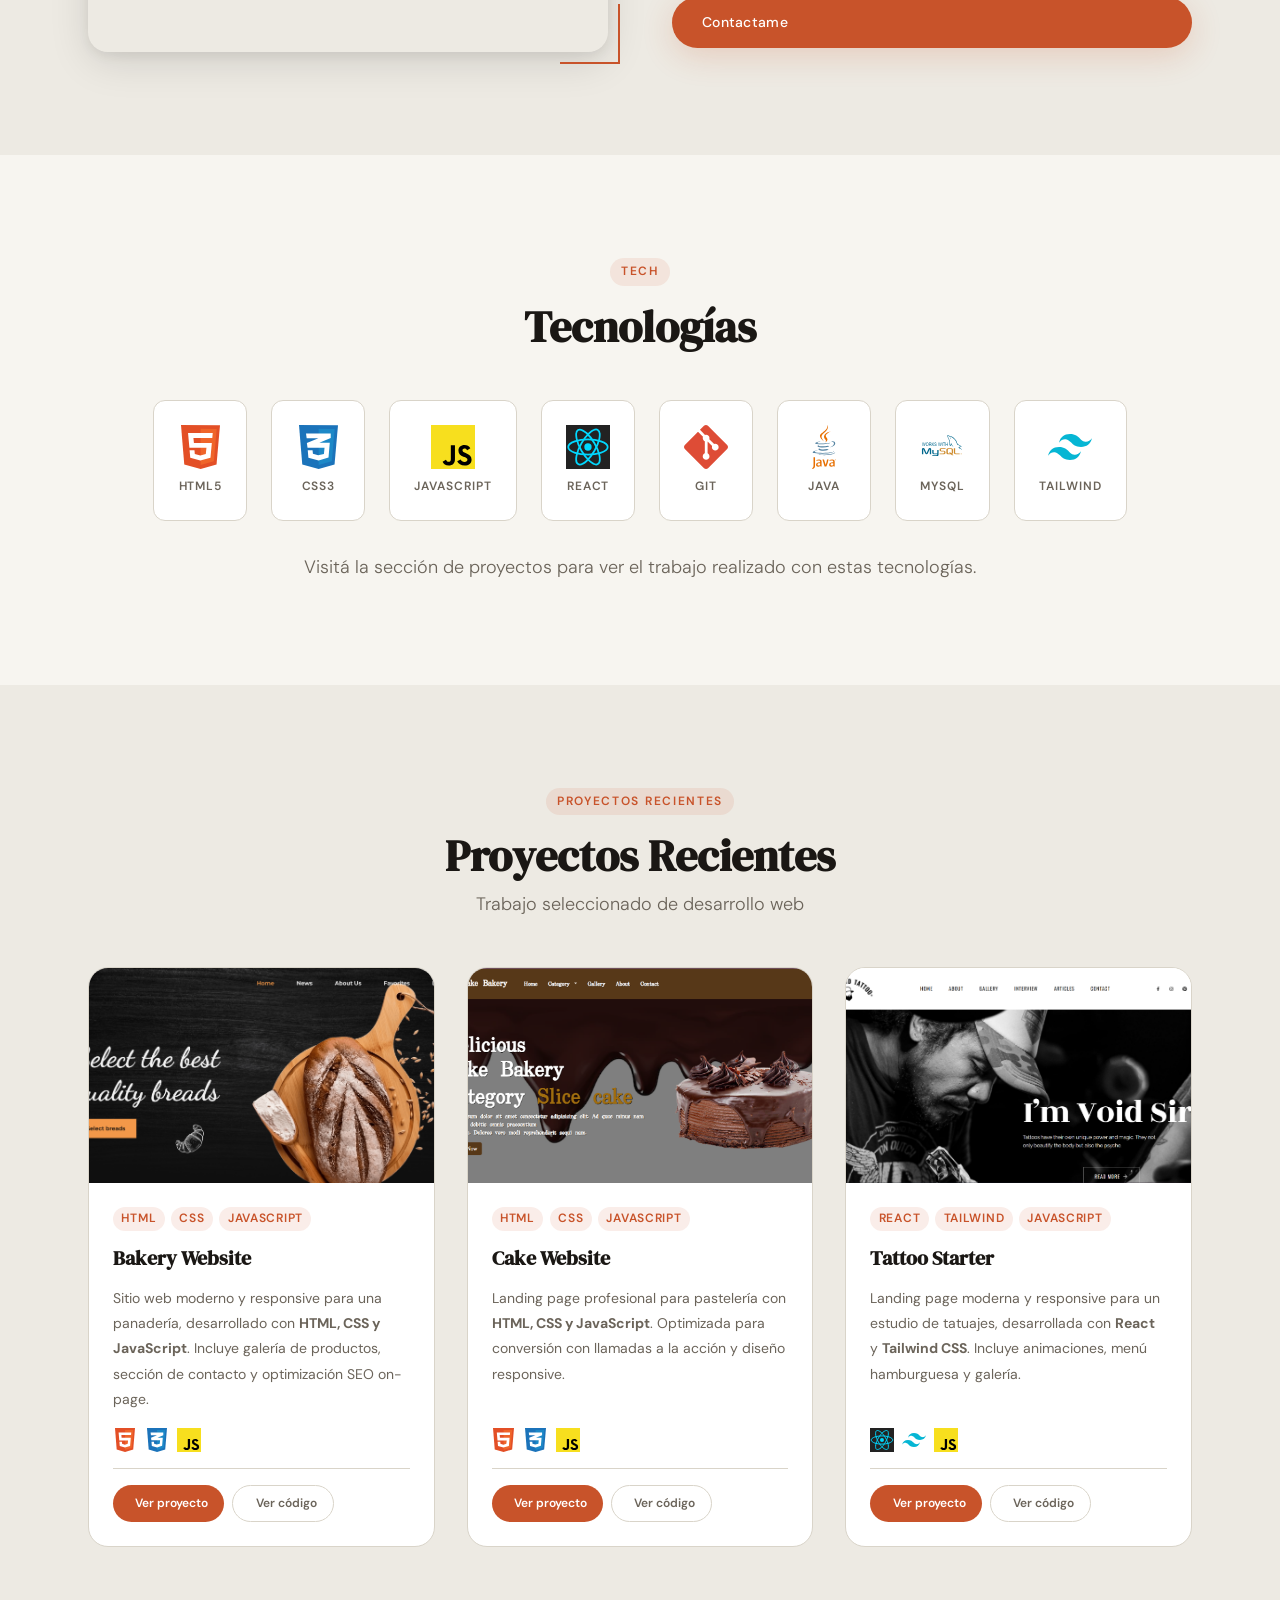
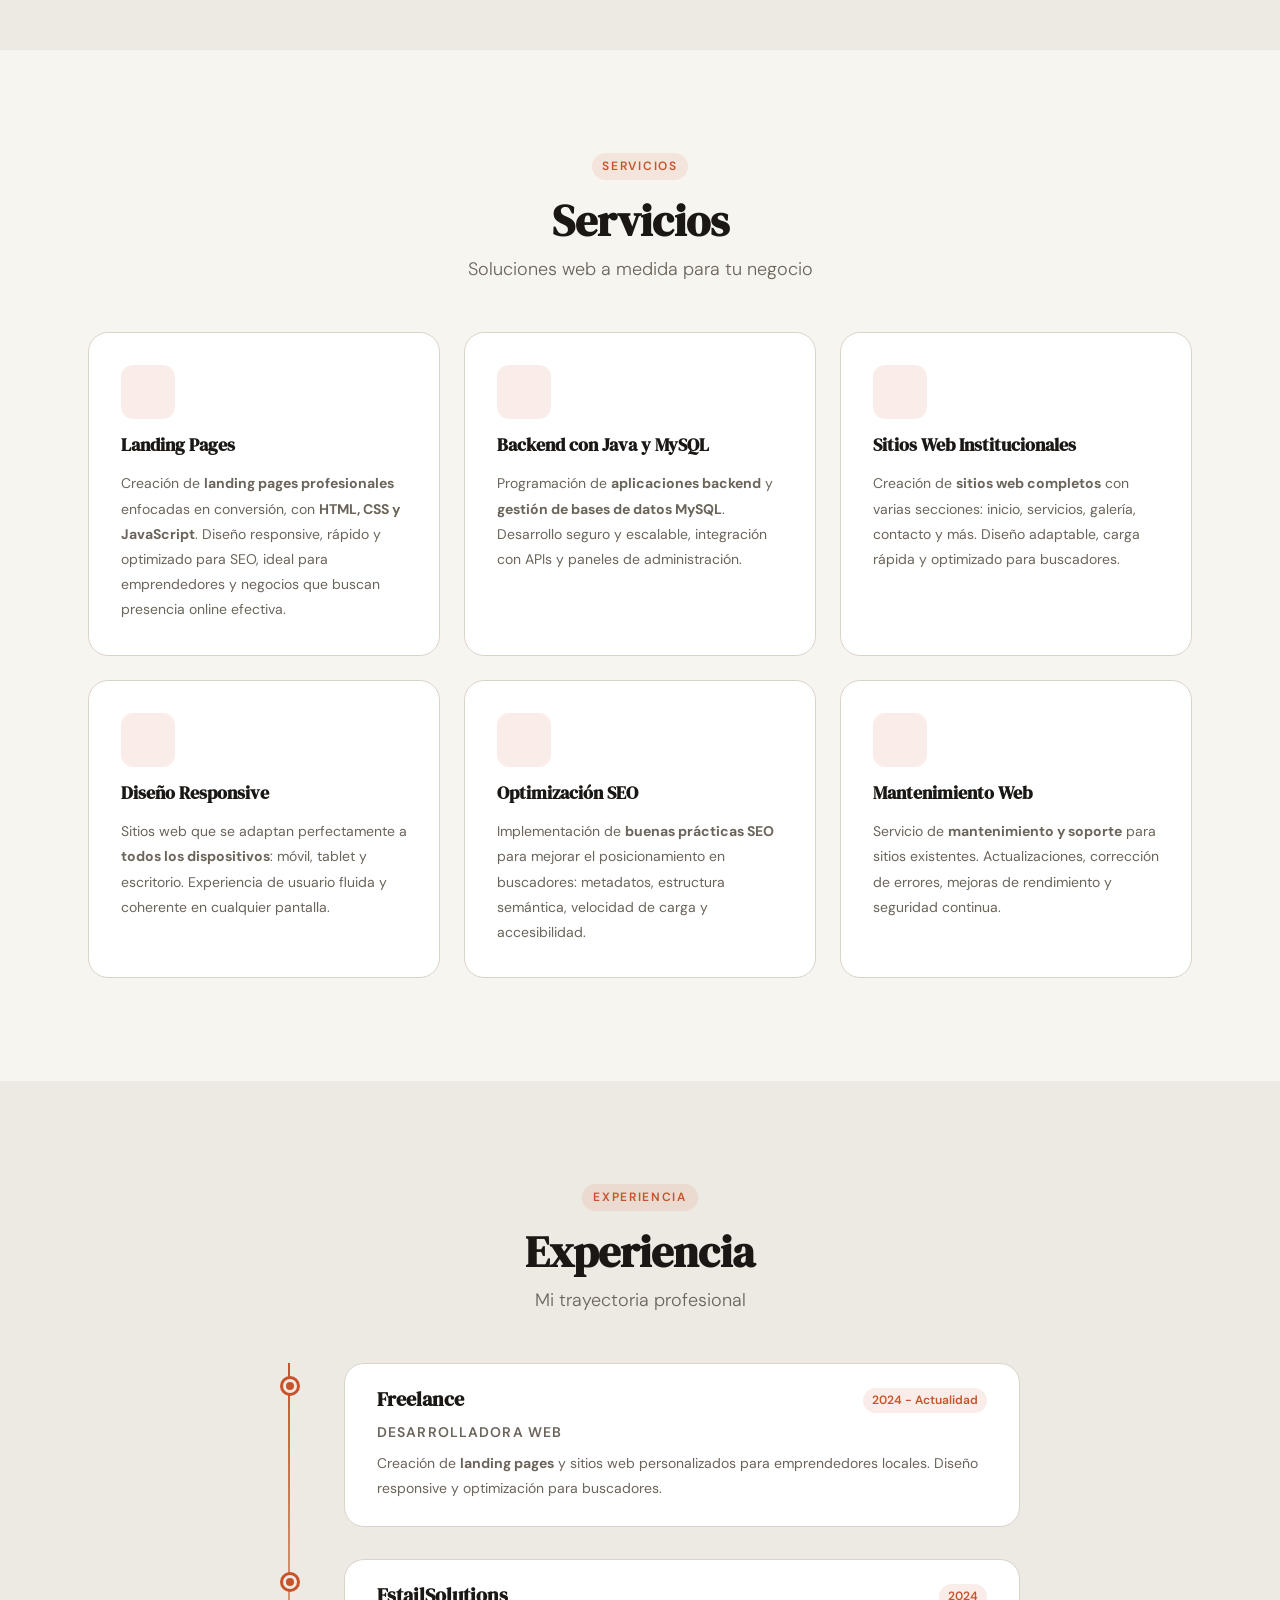
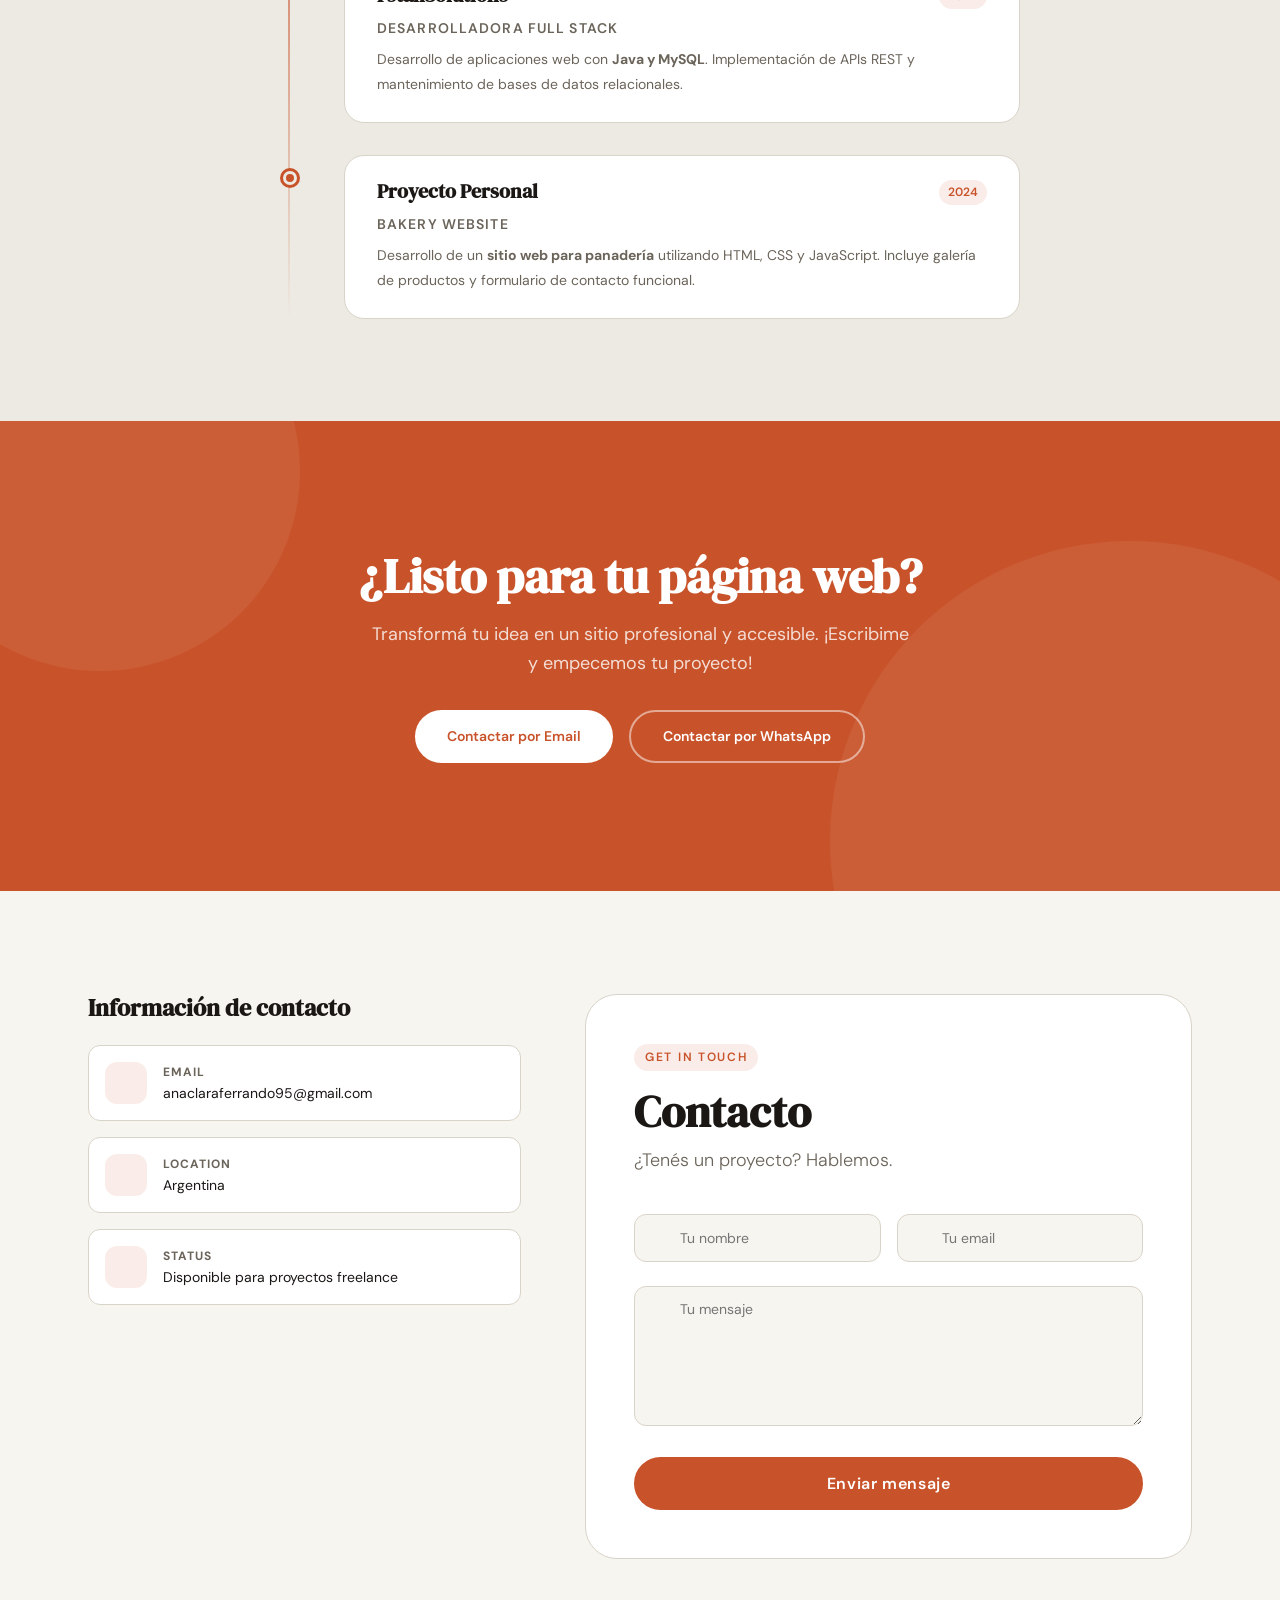
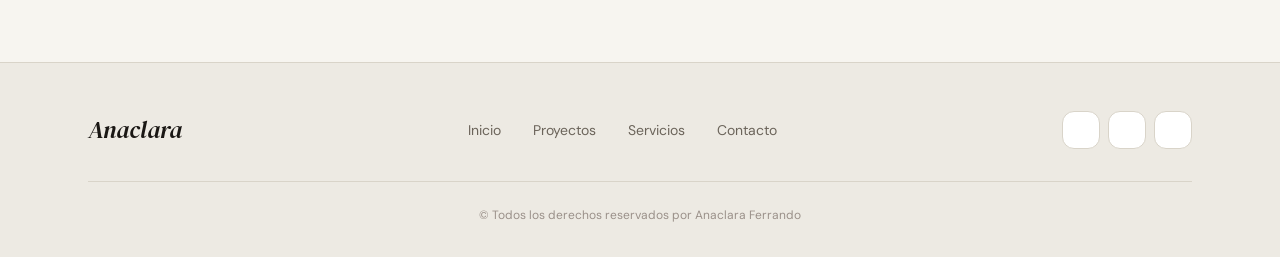
==== commit 6756e80e: "Add projects and services pages with corresponding JavaScript and content data - Created projects-pa" ====
--- a/index.html
+++ b/index.html
@@ -1,517 +1,472 @@
 <!DOCTYPE html>
-<html lang="en">
+<html lang="es" data-theme="light">
 
 <head>
-    <meta charset="UTF-8">
-    <meta name="viewport" content="width=device-width, initial-scale=1.0">
-
-    <!-- TITLE -->
-    <title>Portfolio Web Developer | Anaclara Ferrando</title>
-
-    <!-- META DESCRIPTION -->
-    <meta name="description"
-        content="Portfolio de Anaclara Ferrando, desarrolladora web especializada en HTML, CSS, JavaScript, Java y MySQL. Creación de landing pages, desarrollo front-end y back-end.">
-
-    <!-- META KEYWORDS -->
-    <meta name="keywords"
-        content="Anaclara Ferrando, desarrolladora web, web developer, HTML, CSS, JavaScript, Java, MySQL, landing pages, portfolio, front-end, back-end, Argentina">
-
-    <!-- AUTHOR -->
-    <meta name="author" content="Anaclara Ferrando">
-
-    <!-- ROBOTS -->
-    <meta name="robots" content="index, follow">
-
-    <!-- CANONICAL URL -->
-    <link rel="canonical" href="https://anaclara-95.github.io/portfolio-frontend/">
-
-    <!--------------------------------------------------FAVICON------------------------------------->
-    <link rel="shortcut icon" href="./assets/img/logo-02.jpeg">
-
-    <!-- OPEN GRAPH (Facebook, LinkedIn) -->
-    <meta property="og:type" content="website">
-    <meta property="og:title" content="Portfolio Web Developer | Anaclara Ferrando">
-    <meta property="og:description"
-        content="Conoce mis proyectos web, servicios y experiencia en desarrollo front-end y back-end.">
-    <meta property="og:image" content="https://anaclara-95.github.io/portfolio-frontend/./assets/img/profileimage.jpeg">
-    <meta property="og:url" content="https://anaclara-95.github.io/portfolio-frontend/">
-    <meta property="og:site_name" content="Portfolio Anaclara Ferrando">
-
-    <!-- TWITTER CARD -->
-    <meta name="twitter:card" content="summary_large_image">
-    <meta name="twitter:title" content="Portfolio Web Developer | Anaclara Ferrando">
-    <meta name="twitter:description"
-        content="Desarrolladora web especializada en front-end y back-end. Ver proyectos y servicios.">
-    <meta name="twitter:image"
-        content="https://anaclara-95.github.io/portfolio-frontend/./assets/img/profileimage.jpeg">
-
-
-    <!------------------------------------------------REMIXICONS------------------------------------------->
-
-    <link rel="stylesheet" href="https://cdnjs.cloudflare.com/ajax/libs/remixicon/4.5.0/remixicon.css">
-
-    <!-------------------------------------------------CSS---------------------------------------------->
-
-    <link rel="stylesheet" href="./assets/css/styles.css">
-
-    <!-- SCHEMA.ORG: PERSON -->
-    <script type="application/ld+json">
-    {
-      "@context": "https://schema.org",
+  <meta charset="UTF-8">
+  <meta name="viewport" content="width=device-width, initial-scale=1.0">
+
+  <!-- PRIMARY META (updated via JS i18n) -->
+  <title>Portfolio Web Developer | Anaclara Ferrando</title>
+  <meta name="description" content="Portfolio de Anaclara Ferrando, desarrolladora web especializada en HTML, CSS, JavaScript, Java y MySQL. Creación de landing pages, desarrollo front-end y back-end.">
+  <meta name="keywords" content="Anaclara Ferrando, desarrolladora web, web developer, HTML, CSS, JavaScript, Java, MySQL, landing pages, portfolio, front-end, back-end, Argentina">
+  <meta name="author" content="Anaclara Ferrando">
+  <meta name="robots" content="index, follow">
+  <meta name="theme-color" content="#C8532A">
+
+  <!-- CANONICAL -->
+  <link rel="canonical" href="https://anaclara-95.github.io/portfolio-frontend/">
+
+  <!-- FAVICON -->
+  <link rel="icon" type="image/jpeg" href="./assets/img/logo-02.jpeg">
+  <link rel="apple-touch-icon" href="./assets/img/logo-02.jpeg">
+
+  <!-- OPEN GRAPH -->
+  <meta property="og:type" content="website">
+  <meta property="og:title" content="Portfolio Web Developer | Anaclara Ferrando">
+  <meta property="og:description" content="Conoce mis proyectos web, servicios y experiencia en desarrollo front-end y back-end.">
+  <meta property="og:image" content="https://anaclara-95.github.io/portfolio-frontend/assets/img/profileimage.jpeg">
+  <meta property="og:url" content="https://anaclara-95.github.io/portfolio-frontend/">
+  <meta property="og:site_name" content="Portfolio Anaclara Ferrando">
+  <meta property="og:locale" content="es_AR">
+
+  <!-- TWITTER CARD -->
+  <meta name="twitter:card" content="summary_large_image">
+  <meta name="twitter:title" content="Portfolio Web Developer | Anaclara Ferrando">
+  <meta name="twitter:description" content="Desarrolladora web especializada en front-end y back-end. Ver proyectos y servicios.">
+  <meta name="twitter:image" content="https://anaclara-95.github.io/portfolio-frontend/assets/img/profileimage.jpeg">
+
+  <!-- PRECONNECT -->
+  <link rel="preconnect" href="https://fonts.googleapis.com">
+  <link rel="preconnect" href="https://fonts.gstatic.com" crossorigin>
+
+  <!-- REMIXICONS -->
+  <link rel="stylesheet" href="https://cdnjs.cloudflare.com/ajax/libs/remixicon/4.5.0/remixicon.min.css">
+
+  <!-- CSS -->
+  <link rel="stylesheet" href="./assets/css/styles.css">
+
+  <!-- SCHEMA.ORG: Person -->
+  <script type="application/ld+json">
+  {
+    "@context": "https://schema.org",
+    "@type": "Person",
+    "name": "Anaclara Ferrando",
+    "jobTitle": "Web Developer",
+    "description": "Desarrolladora web especializada en HTML, CSS, JavaScript, Java y MySQL.",
+    "url": "https://anaclara-95.github.io/portfolio-frontend/",
+    "image": "https://anaclara-95.github.io/portfolio-frontend/assets/img/profileimage.jpeg",
+    "email": "anaclaraferrando95@gmail.com",
+    "address": {
+      "@type": "PostalAddress",
+      "addressCountry": "AR"
+    },
+    "sameAs": [
+      "https://www.linkedin.com/in/anaclara-ferrando/",
+      "https://github.com/anaclara-95",
+      "https://www.fiverr.com/users/ana_ferrando/"
+    ],
+    "worksFor": {
+      "@type": "Organization",
+      "name": "FstailSolutions"
+    },
+    "knowsAbout": ["HTML", "CSS", "JavaScript", "React", "Java", "MySQL", "Web Development", "SEO", "Tailwind CSS"]
+  }
+  </script>
+
+  <!-- SCHEMA.ORG: WebSite -->
+  <script type="application/ld+json">
+  {
+    "@context": "https://schema.org",
+    "@type": "WebSite",
+    "name": "Portfolio Anaclara Ferrando",
+    "url": "https://anaclara-95.github.io/portfolio-frontend/",
+    "description": "Portfolio de Anaclara Ferrando, desarrolladora web.",
+    "author": {
       "@type": "Person",
-      "name": "Anaclara Ferrando",
-      "jobTitle": "Web Developer",
-      "url": "https://anaclara-95.github.io/portfolio-frontend/",
-      "image": "https://anaclara-95.github.io/portfolio-frontend/./assets/img/profileimage.jpeg",
-      "sameAs": [
-        "https://www.linkedin.com/in/anaclara-ferrando/",
-        "https://github.com/anaclara-95/portfolio-frontend",
-        "https://www.fiverr.com/users/ana_ferrando/seller_dashboard/"
-      ],
-      "worksFor": {
-        "@type": "Organization",
-        "name": "FstailSolutions"
-      },
-      "knowsAbout": ["HTML", "CSS", "JavaScript", "Java", "MySQL", "Web Development"]
+      "name": "Anaclara Ferrando"
     }
-    </script>
-
-
+  }
+  </script>
 </head>
 
 <body>
 
-    <!---------------------------------------------NAV--------------------------------------------------------->
-    <nav class="nav">
-        <ul class="nav__list">
-            <li>
-                <a href="#home" title="Home" class="nav__link active-link">
-                    <i class="ri-home-2-fill"></i></i>
-                </a>
-            </li>
-
-            <li>
-                <a href="#projects" title="Projects" class="nav__link">
-                    <i class="ri-folder-3-fill"></i></i>
-                </a>
-            </li>
-
-            <li>
-                <a href="#services" title="Services" class="nav__link">
-                    <i class="ri-file-2-fill"></i></i>
-                </a>
-            </li>
-
-            <li>
-                <a href="#experience" title="Experience" class="nav__link">
-                    <i class="ri-honour-fill"></i>
-                </a>
-            </li>
-
-            <li>
-                <a href="#contact" title="Contact" class="nav__link">
-                    <i class="ri-send-plane-fill"></i>
-                </a>
-            </li>
+  <!-- ==================== NAVBAR ==================== -->
+  <header>
+    <nav class="nav" role="navigation" aria-label="Main navigation">
+
+      <a href="#home" class="nav__logo" id="nav-logo" aria-label="Anaclara Ferrando - Home">
+        Anaclara
+      </a>
+
+      <div class="nav__center">
+        <ul class="nav__list" id="nav-list" role="list">
+          <!-- Injected by JS -->
         </ul>
+      </div>
+
+      <div class="nav__controls">
+        <!-- Language Toggle -->
+        <div class="lang-toggle" role="group" aria-label="Language selector">
+          <button class="lang-btn" data-lang="es" aria-label="Español">ES</button>
+          <button class="lang-btn" data-lang="en" aria-label="English">EN</button>
+        </div>
+
+        <!-- Theme Toggle -->
+        <button class="theme-toggle" id="theme-toggle" aria-label="Toggle dark mode">
+          <i class="ri-moon-line"></i>
+        </button>
+      </div>
+
     </nav>
-
-
-    <!-----------------------------------------------MAIN---------------------------------------->
-    <main class="main">
-
-        <!----------------------------------------------HOME----------------------------------------->
-        <section class="home-section" id="home">
-            <div class="home__container container grid">
-
-                <!-----PROFILE----->
-
-                <div class="profile">
-
-                    <img src="./assets/img/anaclara-1-f.png" alt="profile-img" class="profile__img ">
-
-                    <div class="profile__data">
-                        <h1 class="profile__name"> Anaclara <br> Ferrando</h1>
-
-                        <div class="profile__buttons">
-                            <a href="#projects" class="button">Proyectos</a>
-                            <a href="#services" class="button button__black">Servicios</a>
-
-                        </div>
-                    </div>
-                </div>
-
-                <!-----INFO-------->
-                <div class="info">
-                    <div class="info__data">
-
-                        <h1 class="info__name">Anaclara Ferrando</h1>
-                    </div>
-                    <div class="info__image">
-                        <img src="./assets/img/anaclara-2.png" width="400px" height="400px"
-                            alt="Anaclara Ferrando - Desarrolladora Web" class="info__img">
-                    </div>
-
-                    <p class="info__description">
-                        Desarrolladora web con conocimientos en <strong>HTML, CSS, JavaScript, Java y MySQL</strong>.
-                        Creo <b>landing pages</b> y sitios web responsive para emprendedores, optimizados para velocidad
-                        y posicionamiento SEO.
-                    </p>
-
-                    <a href="./assets/pdf/cv-anaclara-ferrando.pdf" download target="_blank"
-                        class="button button__black">Descargar CV</a>
-                </div>
-                <!------ABOUT----->
-
-                <section class="about" id="about">
-                    <h1 class="about__name">
-                        Anaclara Ferrando - <b>Desarrolladora Web Full Stack</b>
-                    </h1>
-
-                    <p class="about__description">
-                        Soy <strong>Anaclara Ferrando</strong>, desarrolladora web especializada en <b>HTML, CSS,
-                            JavaScript, Java y MySQL</b>.
-                        Creo <strong>landing pages optimizadas</strong>, sitios web corporativos y soluciones a medida
-                        para emprendedores y negocios.
-                        Mi enfoque combina <b>diseño atractivo</b> y <b>rendimiento</b>, garantizando que cada página
-                        cargue rápido, sea segura y esté lista para posicionar en buscadores.
-                    </p>
-
-                    <div class="about__social">
-                        <a href="https://www.linkedin.com/in/anaclara-ferrando/" target="_blank" class="about__link"
-                            referrerpolicy="no-referrer">
-                            <i class="ri-linkedin-box-fill"></i>
-                        </a>
-
-                        <a href="https://github.com/anaclara-95" target="_blank" class="about__link"
-                            referrerpolicy="no-referrer">
-                            <i class="ri-github-fill"></i>
-                        </a>
-
-                        <a href="https://www.fiverr.com/users/ana_ferrando/" target="_blank" class="about__link">
-                            <i class="ri-contacts-book-3-line"></i>
-                        </a>
-                    </div>
-
-                    <div class="about__image">
-                        <img src="./assets/img/profileimage.png" alt="about__image" class="about__img">
-                    </div>
-
-                    <p class="about__note">
-                        Trabajo con clientes en Argentina y en todo el mundo a través de plataformas freelance como
-                        Fiverr.
-                        Podés contactarme por email, LinkedIn o Fiverr para proyectos de <b>desarrollo web</b>.
-                    </p>
-
-                    <a href="#contact" class="button">Contactame</a>
-                </section>
-
-                <!------SKILLS---->
-
-                <div class="skills">
-                    <h2 class="skills__title">Skills</h2>
-                    <div class="skills__items">
-                        <img src="./assets/img/html-1.svg" alt="skill1" class="skills__item">
-                        <img src="./assets/img/css-3.svg" alt="skill1" class="skills__item">
-                        <img src="./assets/img/javascript-1.svg" alt="skill1" class="skills__item">
-                        <img src="./assets/img/git-icon.svg" alt="skill1" class="skills__item">
-                        <img src="./assets/img/java-4.svg" alt="skill1" class="skills__item">
-                        <img src="./assets/img/mysql-3.svg" alt="skill1" class="skills__item">
-                    </div>
-
-                    <p class="skills__discription">
-                        Visite la sección de proyectos para ver el trabajo realizado con estas tecnologías.
-                    </p>
-                </div>
-            </div>
-        </section>
-
-        <!-------------------------------------PROJECTS------------------------------>
-        <section class="projects-section" id="projects">
-            <h2 class="section__title">Proyectos Recientes de Desarrollo Web</h2>
-
-            <div class="projects__container container grid">
-
-                <article class="projects__card">
-                    <a href="#" target="_blank" class="projects__image">
-                        <img src="./assets/img/bakery-website.png"
-                            alt="Sitio web de panadería desarrollado en HTML, CSS y JavaScript" class="projects__img">
-                    </a>
-
-                    <div class="projects__data">
-                        <h3 class="projects__name">Bakery Website</h3>
-                        <p class="projects__description">
-                            Sitio web moderno y responsive para una panadería, desarrollado con <b>HTML, CSS y
-                                JavaScript</b>.
-                            Incluye galería de productos, sección de contacto y optimización SEO on-page.
-                        </p>
-
-                        <div class="projects__skills">
-                            <img src="./assets/img/html-1.svg" alt="projectskill" class="projects__skill">
-                            <img src="./assets/img/css-3.svg" alt="projectskill" class="projects__skill">
-                            <img src="./assets/img/javascript-1.svg" alt="projectskill" class="projects__skill">
-                        </div>
-
-                        <a href="https://anaclara-95.github.io/bakery-website/" target="_blank" class="projects__button">
-                            <i class="ri-links-fill"></i>
-                            <span>Visitar proyecto</span>
-                        </a>
-                    </div>
-                </article>
-
-                <article class="projects__card">
-                    <a href="#" target="_blank" class="projects__image">
-                        <img src="./assets/img/cake-website.png" alt="imgprojects" class="projects__img">
-                    </a>
-
-                    <div class="projects__data">
-                        <h3 class="projects__name">Cake Website</h3>
-                        <p class="projects__description">
-                            Landing page profesional para pastelería con <b>HTML, CSS y JavaScript</b>.
-                            Optimizada para conversión con llamadas a la acción y diseño responsive.
-                        </p>
-
-                        <div class="projects__skills">
-                            <img src="./assets/img/html-1.svg" alt="projectskill" class="projects__skill">
-                            <img src="./assets/img/css-3.svg" alt="projectskill" class="projects__skill">
-                            <img src="./assets/img/javascript-1.svg" alt="projectskill" class="projects__skill">
-                        </div>
-
-                        <a href="https://anaclara-95.github.io/cake-website/" target="_blank" class="projects__button">
-                            <i class="ri-links-fill"></i>
-                            <span>Visitar proyecto</span>
-                        </a>
-                    </div>
-                </article>
-
-                <article class="projects__card">
-                    <a href="https://anaclara-95.github.io/tattoo-starter/" target="_blank" class="projects__image">
-                        <img src="./assets/img/tattoo-starter.png"
-                            alt="Landing page para estudio de tatuajes desarrollada con React y Tailwind CSS"
-                            class="projects__img">
-                    </a>
-
-                    <div class="projects__data">
-                        <h3 class="projects__name">Tattoo Starter</h3>
-                        <p class="projects__description">
-                            Landing page moderna y responsive para un estudio de tatuajes, desarrollada con
-                            <b>React</b> y <b>Tailwind CSS</b>. Incluye animaciones, menú hamburguesa y galería.
-                        </p>
-
-                        <div class="projects__skills">
-                            <img src="./assets/img/react-1.svg" alt="projectskill" class="projects__skill">
-                            <img src="./assets/img/tailwind-css-2.svg" alt="projectskill" class="projects__skill">
-                            <img src="./assets/img/javascript-1.svg" alt="projectskill" class="projects__skill">
-                        </div>
-
-                        <a href="https://anaclara-95.github.io/tattoo-starter/" target="_blank"
-                            class="projects__button">
-                            <i class="ri-links-fill"></i>
-                            <span>Visitar proyecto</span>
-                        </a>
-                    </div>
-                </article>
-
-            </div>
-        </section>
-
-        <!---------------------------SERVICES------------------------------>
-
-        <section class="services-section" id="services">
-            <h2 class="section__title">Servicios de Desarrollo Web y Programación</h2>
-            <div class="services__container container container grid">
-
-                <!-- Servicio 1 -->
-                <article class="services__card">
-                    <div class="services__icon">
-                        <i class="ri-code-s-slash-line"></i>
-                    </div>
-                    <h3 class="services__name">Diseño y Desarrollo de Landing Pages</h3>
-                    <p class="services__description">
-                        Creación de <strong>landing pages profesionales</strong> enfocadas en conversión, con
-                        <b>HTML, CSS y JavaScript</b>. <br> Diseño responsive, rápido y optimizado para SEO, ideal para
-                        emprendedores y negocios que buscan <br> presencia en línea efectiva.
-                    </p>
-                </article>
-
-
-                <!-- Servicio 2 -->
-                <article class="services__card">
-                    <div class="services__icon">
-                        <i class="ri-database-2-line"></i>
-                    </div>
-                    <h3 class="services__name">Desarrollo Backend con Java y MySQL</h3>
-                    <p class="services__description">
-                        Programación de <strong>aplicaciones backend</strong> y <b>gestión de bases de datos MySQL</b>.
-                        <br>
-                        Desarrollo seguro y escalable, integración con APIs y paneles de administración.
-                    </p>
-                </article>
-
-                <!-- Servicio 3 -->
-                <article class="services__card">
-                    <div class="services__icon">
-                        <i class="ri-community-fill"></i>
-                    </div>
-                    <h3 class="services__name">Páginas Web Institucionales</h3>
-                    <p class="services__description">
-                        Creación de <strong>sitios web completos</strong> con varias secciones: inicio, servicios,
-                        galería, contacto y más. <br> Diseño adaptable, carga rápida y optimizado para buscadores.
-                    </p>
-                </article>
-
-            </div>
-        </section>
-
-        <!-----------------------------------EXPERIENCE------------------------------->
-        <section class="experience-section" id="experience">
-            <h2 class="section__title">Experiencia</h2>
-            <div class="experience__container container grid">
-
-                <article class="experience__card">
-                    <h2 class="experience__company">Freelance</h2>
-
-                    <div class="experience__data">
-                        <h3 class="experience__profession">Desarrollo de Sitios Web</h3>
-                        <span class="experience__date">2024 - Actualidad</span>
-                        <p class="experience__description">
-                            Creación de <strong>landing pages</strong> y sitios web personalizados para
-                            emprendedores locales. Diseño responsive y optimización para buscadores.
-                        </p>
-                    </div>
-                </article>
-
-                <article class="experience__card">
-                    <h2 class="experience__company">Proyecto Personal</h2>
-
-                    <div class="experience__data">
-                        <h3 class="experience__profession">Bakery Website</h3>
-                        <span class="experience__date">2024</span>
-                        <p class="experience__description">
-                            Desarrollo de un <strong>sitio web para panadería</strong> utilizando HTML, CSS y
-                            JavaScript.
-                            Incluye galería de productos y formulario de contacto funcional.
-                        </p>
-                    </div>
-                </article>
-
-            </div>
-        </section>
-
-
-        <!--------------------------------------------CALL TO ACTION----------------------------------->
-
-        <section class="cta-section" id="cta">
-            <h2 class="section__title">¿Listo para tu página web?</h2>
-            <div class="cta__container container">
-                <p class="cta-description">Transformá tu idea en un sitio profesional y accesible. ¡Escribime y
-                    empecemos tu proyecto!</p>
-
-                <a href="mailto:anaclaraferrando95@gmail.com" class="cta-button">
-                    <svg class="icon" xmlns="http://www.w3.org/2000/svg" viewBox="0 0 24 24" fill="none">
-                        <path
-                            d="M4 4H20C21.1 4 22 4.9 22 6V18C22 19.1 21.1 20 20 20H4C2.9 20 2 19.1 2 18V6C2 4.9 2.9 4 4 4Z"
-                            stroke="currentColor" stroke-width="2" stroke-linecap="round" stroke-linejoin="round" />
-                        <path d="M22 6L12 13L2 6" stroke="currentColor" stroke-width="2" stroke-linecap="round"
-                            stroke-linejoin="round" />
-                    </svg>
-
-                    Contáctame por Mail</a>
-                <a href="https://wa.me/549XXXXXXXXXX" target="_blank" class="cta-button whatsapp">
-                    <svg class="icon" xmlns="http://www.w3.org/2000/svg" viewBox="0 0 24 24" fill="none">
-                        <path
-                            d="M20.52 3.48C18.18 1.14 15.21 0 12 0C5.37 0 0 5.37 0 12C0 14.13 0.54 16.18 1.57 18.01L0 24L6.09 22.44C7.93 23.46 9.96 24 12 24C18.63 24 24 18.63 24 12C24 8.79 22.86 5.82 20.52 3.48ZM12 22C10.17 22 8.41 21.54 6.85 20.68L6.43 20.44L3.24 21.24L4.06 18.1L3.8 17.68C2.63 15.84 2 13.96 2 12C2 6.48 6.48 2 12 2C14.69 2 17.23 3.05 19.07 4.93C20.95 6.77 22 9.31 22 12C22 17.52 17.52 22 12 22ZM17.64 14.36C17.43 14.28 16.11 13.64 15.91 13.56C15.71 13.48 15.55 13.44 15.38 13.64C15.21 13.84 14.75 14.36 14.61 14.52C14.47 14.68 14.33 14.7 14.12 14.62C13.91 14.54 13.19 14.3 12.26 13.48C11.53 12.85 11.02 12.06 10.88 11.85C10.74 11.64 10.84 11.5 10.92 11.42C11 11.34 11.09 11.23 11.17 11.11C11.25 10.99 11.29 10.9 11.37 10.76C11.45 10.62 11.41 10.48 11.35 10.4C11.29 10.32 10.82 9.16 10.61 8.64C10.39 8.09 10.17 8.17 10.01 8.17C9.85 8.17 9.69 8.17 9.53 8.17C9.37 8.17 9.11 8.23 8.9 8.46C8.69 8.69 8 9.33 8 10.64C8 11.95 8.9 13.28 9.02 13.44C9.14 13.6 10.81 16.09 13.23 17.16C14.27 17.62 15.07 17.86 15.64 18.03C16.34 18.24 16.97 18.2 17.46 18.14C17.95 18.08 18.88 17.61 19.11 17.02C19.34 16.43 19.34 15.93 19.27 15.82C19.2 15.71 18.85 15.63 18.64 15.55C18.43 15.47 17.85 14.97 17.64 14.36Z"
-                            fill="currentColor" />
-                    </svg>
-
-                    Contáctame por
-                    WhatsApp</a>
-            </div>
-
-        </section>
-        <!-----------------------------------------CONTACT----------------------------------->
-
-        <section class="contact-section" id="contact">
-            <h2 class="section__title">Contactarme</h2>
-            <div class="contact__container container grid">
-                <form action="" class="contact__form grid" id="contact-form">
-                    <div class="contact__group grid">
-                        <input type="text" name="user_name" placeholder="Nombre" required class="contact__input">
-                        <input type="email" name="user_email" placeholder="Email" required class="contact__input">
-                    </div>
-
-                    <textarea name="user_message" placeholder="Mensaje" class="contact__input contact__area"></textarea>
-                    <button type="submit" class="button contact__button">Enviar mensaje</button>
-
-                    <p class="contact__message" id="contact-message"></p>
-
-                </form>
-            </div>
-        </section>
-    </main>
-
-
-    <!------------------------------------------FOOTER------------------------------------>
-    <footer class="footer">
-        <div class="footer__container container grid">
-            <div class="footer__content grid">
-                <a href="#" class="footer__logo">Anaclara</a>
-
-                <ul class="footer__links">
-                    <li>
-                        <a href="#home" class="footer__link">Home</a>
-                    </li>
-
-                    <li>
-                        <a href="#projects" class="footer__link">Proyectos</a>
-                    </li>
-
-                    <li>
-                        <a href="#services" class="footer__link">Servicios</a>
-                    </li>
-
-                </ul>
-            </div>
-
-            <div class="footer__social">
-                <a href="https://www.instagram.com/" target="_blank" class="footer__social-link">
-                    <i class="ri-instagram-line"></i>
-                </a>
-
-                <a href="https://www.facebook.com/" target="_blank" class="footer__social-link">
-                    <i class="ri-facebook-line"></i>
-                </a>
-
-                <a href="https://www.youtube.com/" target="_blank" class="footer__social-link">
-                    <i class="ri-youtube-fill"></i>
-                </a>
-
-
-            </div>
-        </div>
-
-        <span class="footer__copy">
-            &#169; All rights reserved by Anaclara Ferrando
-        </span>
-    </footer>
-
-
-    <!--------------------------------------SCROLL UP------------------------------------->
-    <a href="#" class="scrollup" id="scroll-up">
-        <i class="ri-arrow-up-line"></i>
-    </a>
-
-    <!--------------------------------------SCROLL REVEAL------------------------------------>
-    <script src="./assets/js/scrollreveal.min.js"></script>
-
-    <!-------------------------------------EMAIL JS----------------------------->
-
-    <script src="https://cdn.jsdelivr.net/npm/@emailjs/browser@4/dist/email.min.js"></script>
-
-    <!-------------------------------------MAIN JS------------------------------->
-
-    <script src="./assets/js/main.js"></script>
+  </header>
+
+  <!-- ==================== MAIN ==================== -->
+  <main id="main-content">
+
+    <!-- ---- HOME ---- -->
+    <section class="home-section section-pad" id="home" aria-label="Home">
+      <div class="home__container container grid">
+
+        <div class="home__content">
+          <p class="home__greeting" id="home-greeting">Hola, soy</p>
+          <h1 class="home__name" id="home-name">Anaclara Ferrando</h1>
+          <p class="home__role" id="home-role">Full Stack Web Developer</p>
+          <p class="home__tagline" id="home-tagline">Transformo ideas en experiencias digitales.</p>
+
+          <div class="home__buttons">
+            <a href="#projects" class="button button--primary" id="home-btn-projects">Ver Proyectos</a>
+            <a href="#services" class="button button--outline" id="home-btn-services">Servicios</a>
+            <a href="./assets/pdf/cv-anaclara-ferrando.pdf" download class="button button--ghost" id="home-btn-cv">
+              <i class="ri-download-line"></i> CV
+            </a>
+          </div>
+        </div>
+
+        <div class="home__image-wrap">
+          <div class="home__image-blob">
+            <img
+              src="./assets/img/anaclara-1-f.png"
+              alt="Anaclara Ferrando - Web Developer"
+              width="420"
+              height="420"
+              fetchpriority="high"
+            >
+          </div>
+          <div class="home__badge" aria-hidden="true">
+            <span class="home__badge-icon"><i class="ri-code-s-slash-line"></i></span>
+            <div class="home__badge-text">
+              <span class="home__badge-num">+3</span>
+              <span class="home__badge-label">Proyectos</span>
+            </div>
+          </div>
+        </div>
+
+      </div>
+
+      <a href="#about" class="home__scroll" aria-label="Scroll down">
+        <span>Scroll</span>
+        <i class="ri-arrow-down-line"></i>
+      </a>
+    </section>
+
+    <!-- ---- ABOUT ---- -->
+    <section class="about-section section-pad" id="about" aria-label="About me">
+      <div class="about__container container grid">
+
+        <div class="about__image-wrap reveal-left">
+          <div class="about__image-frame">
+            <img
+              src="./assets/img/anaclara-2.png"
+              alt="Anaclara Ferrando - Desarrolladora Web Full Stack"
+              width="400"
+              height="500"
+              loading="lazy"
+            >
+          </div>
+        </div>
+
+        <div class="about__content reveal-right">
+          <div class="section__header" style="text-align:left; margin-bottom:1rem;">
+            <span class="section__tag" id="about-tag">Sobre mí</span>
+            <h2 class="section__title">Anaclara Ferrando</h2>
+            <p class="section__subtitle">Full Stack Web Developer</p>
+          </div>
+
+          <p class="about__description" id="about-description"></p>
+
+          <blockquote class="about__note" id="about-note"></blockquote>
+
+          <div class="about__socials">
+            <a href="https://www.linkedin.com/in/anaclara-ferrando/" target="_blank" rel="noopener noreferrer"
+               class="about__social-link" aria-label="LinkedIn">
+              <i class="ri-linkedin-box-fill"></i>
+            </a>
+            <a href="https://github.com/anaclara-95" target="_blank" rel="noopener noreferrer"
+               class="about__social-link" aria-label="GitHub">
+              <i class="ri-github-fill"></i>
+            </a>
+            <a href="https://www.fiverr.com/users/ana_ferrando/" target="_blank" rel="noopener noreferrer"
+               class="about__social-link" aria-label="Fiverr">
+              <i class="ri-contacts-book-3-line"></i>
+            </a>
+          </div>
+
+          <a href="#contact" class="button button--primary" id="about-btn-contact">Contactame</a>
+        </div>
+
+      </div>
+    </section>
+
+    <!-- ---- SKILLS ---- -->
+    <section class="skills-section section-pad" id="skills" aria-label="Skills">
+      <div class="container">
+        <div class="section__header reveal">
+          <span class="section__tag">Tech</span>
+          <h2 class="section__title" id="skills-title">Tecnologías</h2>
+        </div>
+
+        <div class="skills__grid" role="list">
+          <div class="skill__item reveal reveal-delay-1" role="listitem">
+            <img src="./assets/img/html-1.svg" alt="HTML5" width="44" height="44" loading="lazy">
+            <span class="skill__name">HTML5</span>
+          </div>
+          <div class="skill__item reveal reveal-delay-1" role="listitem">
+            <img src="./assets/img/css-3.svg" alt="CSS3" width="44" height="44" loading="lazy">
+            <span class="skill__name">CSS3</span>
+          </div>
+          <div class="skill__item reveal reveal-delay-2" role="listitem">
+            <img src="./assets/img/javascript-1.svg" alt="JavaScript" width="44" height="44" loading="lazy">
+            <span class="skill__name">JavaScript</span>
+          </div>
+          <div class="skill__item reveal reveal-delay-2" role="listitem">
+            <img src="./assets/img/react-1.svg" alt="React" width="44" height="44" loading="lazy">
+            <span class="skill__name">React</span>
+          </div>
+          <div class="skill__item reveal reveal-delay-3" role="listitem">
+            <img src="./assets/img/git-icon.svg" alt="Git" width="44" height="44" loading="lazy">
+            <span class="skill__name">Git</span>
+          </div>
+          <div class="skill__item reveal reveal-delay-3" role="listitem">
+            <img src="./assets/img/java-4.svg" alt="Java" width="44" height="44" loading="lazy">
+            <span class="skill__name">Java</span>
+          </div>
+          <div class="skill__item reveal reveal-delay-4" role="listitem">
+            <img src="./assets/img/mysql-3.svg" alt="MySQL" width="44" height="44" loading="lazy">
+            <span class="skill__name">MySQL</span>
+          </div>
+          <div class="skill__item reveal reveal-delay-4" role="listitem">
+            <img src="./assets/img/tailwind-css-2.svg" alt="Tailwind CSS" width="44" height="44" loading="lazy">
+            <span class="skill__name">Tailwind</span>
+          </div>
+        </div>
+
+        <p class="section__subtitle" id="skills-description" style="text-align:center; margin-top:2rem;"></p>
+      </div>
+    </section>
+
+    <!-- ---- PROJECTS ---- -->
+    <section class="projects-section section-pad" id="projects" aria-label="Projects">
+      <div class="container">
+        <div class="section__header reveal">
+          <span class="section__tag" id="projects-tag">Work</span>
+          <h2 class="section__title" id="projects-title">Proyectos Recientes</h2>
+          <p class="section__subtitle" id="projects-subtitle">Trabajo seleccionado de desarrollo web</p>
+        </div>
+
+        <div class="projects__grid" id="projects-grid" role="list">
+          <!-- Injected by JS -->
+        </div>
+      </div>
+    </section>
+
+    <!-- ---- SERVICES ---- -->
+    <section class="services-section section-pad" id="services" aria-label="Services">
+      <div class="container">
+        <div class="section__header reveal">
+          <span class="section__tag" id="services-tag">Servicios</span>
+          <h2 class="section__title" id="services-title">Servicios</h2>
+          <p class="section__subtitle" id="services-subtitle">Soluciones web a medida para tu negocio</p>
+        </div>
+
+        <div class="services__grid" id="services-grid" role="list">
+          <!-- Injected by JS -->
+        </div>
+      </div>
+    </section>
+
+    <!-- ---- EXPERIENCE ---- -->
+    <section class="experience-section section-pad" id="experience" aria-label="Experience">
+      <div class="container">
+        <div class="section__header reveal">
+          <span class="section__tag" id="experience-tag">Trayectoria</span>
+          <h2 class="section__title" id="experience-title">Experiencia</h2>
+          <p class="section__subtitle" id="experience-subtitle">Mi trayectoria profesional</p>
+        </div>
+
+        <div class="experience__timeline" id="experience-timeline">
+          <!-- Injected by JS -->
+        </div>
+      </div>
+    </section>
+
+    <!-- ---- CTA ---- -->
+    <section class="cta-section" id="cta" aria-label="Call to action">
+      <div class="container">
+        <h2 class="cta__title reveal" id="cta-title">¿Listo para tu página web?</h2>
+        <p class="cta__description reveal" id="cta-description">
+          Transformá tu idea en un sitio profesional y accesible.
+        </p>
+        <div class="cta__buttons reveal">
+          <a href="mailto:anaclaraferrando95@gmail.com" class="cta__btn cta__btn--white" id="cta-btn-email">
+            <i class="ri-mail-line"></i>
+            <span>Email</span>
+          </a>
+          <a href="https://wa.me/549XXXXXXXXXX" target="_blank" rel="noopener noreferrer"
+             class="cta__btn cta__btn--outline" id="cta-btn-whatsapp">
+            <i class="ri-whatsapp-line"></i>
+            <span>WhatsApp</span>
+          </a>
+        </div>
+      </div>
+    </section>
+
+    <!-- ---- CONTACT ---- -->
+    <section class="contact-section section-pad" id="contact" aria-label="Contact">
+      <div class="contact__container container grid">
+
+        <div class="contact__info reveal-left">
+          <h2 class="contact__info-title" id="contact-info-title">Información de contacto</h2>
+
+          <div class="contact__info-items">
+            <div class="contact__info-item">
+              <div class="contact__info-icon"><i class="ri-mail-line"></i></div>
+              <div class="contact__info-text">
+                <span class="contact__info-label">Email</span>
+                <span class="contact__info-value">anaclaraferrando95@gmail.com</span>
+              </div>
+            </div>
+
+            <div class="contact__info-item">
+              <div class="contact__info-icon"><i class="ri-map-pin-line"></i></div>
+              <div class="contact__info-text">
+                <span class="contact__info-label">Location</span>
+                <span class="contact__info-value">Argentina</span>
+              </div>
+            </div>
+
+            <div class="contact__info-item">
+              <div class="contact__info-icon"><i class="ri-time-line"></i></div>
+              <div class="contact__info-text">
+                <span class="contact__info-label">Status</span>
+                <span class="contact__info-value" id="contact-availability">Disponible para proyectos freelance</span>
+              </div>
+            </div>
+          </div>
+        </div>
+
+        <form class="contact__form reveal-right" id="contact-form" novalidate aria-label="Contact form">
+          <div class="section__header" style="text-align:left; margin-bottom:1rem;">
+            <span class="section__tag">Get in Touch</span>
+            <h2 class="section__title" id="contact-title">Contacto</h2>
+            <p class="section__subtitle" id="contact-subtitle">¿Tenés un proyecto? Hablemos.</p>
+          </div>
+
+          <div class="contact__form-group">
+            <div class="contact__input-wrap">
+              <i class="ri-user-line" aria-hidden="true"></i>
+              <input
+                type="text"
+                id="contact-name"
+                name="user_name"
+                class="contact__input"
+                placeholder="Tu nombre"
+                required
+                autocomplete="name"
+                aria-label="Name"
+              >
+            </div>
+            <div class="contact__input-wrap">
+              <i class="ri-mail-line" aria-hidden="true"></i>
+              <input
+                type="email"
+                id="contact-email"
+                name="user_email"
+                class="contact__input"
+                placeholder="Tu email"
+                required
+                autocomplete="email"
+                aria-label="Email"
+              >
+            </div>
+          </div>
+
+          <div class="contact__textarea-wrap">
+            <i class="ri-message-2-line" aria-hidden="true"></i>
+            <textarea
+              id="contact-message"
+              name="user_message"
+              class="contact__textarea"
+              placeholder="Tu mensaje"
+              required
+              aria-label="Message"
+            ></textarea>
+          </div>
+
+          <button type="submit" class="contact__submit" id="contact-submit">
+            <i class="ri-send-plane-line"></i>
+            <span>Enviar mensaje</span>
+          </button>
+
+          <p class="contact__message" id="contact-message-status" role="alert" aria-live="polite"></p>
+        </form>
+
+      </div>
+    </section>
+
+  </main>
+
+  <!-- ==================== FOOTER ==================== -->
+  <footer class="footer" role="contentinfo">
+    <div class="container">
+      <div class="footer__top">
+        <a href="#home" class="footer__logo" id="footer-logo" aria-label="Back to top">Anaclara</a>
+
+        <ul class="footer__links" id="footer-nav" role="list">
+          <!-- Injected by JS -->
+        </ul>
+
+        <div class="footer__socials">
+          <a href="https://www.instagram.com/" target="_blank" rel="noopener noreferrer"
+             class="footer__social-link" aria-label="Instagram">
+            <i class="ri-instagram-line"></i>
+          </a>
+          <a href="https://www.linkedin.com/in/anaclara-ferrando/" target="_blank" rel="noopener noreferrer"
+             class="footer__social-link" aria-label="LinkedIn">
+            <i class="ri-linkedin-line"></i>
+          </a>
+          <a href="https://github.com/anaclara-95" target="_blank" rel="noopener noreferrer"
+             class="footer__social-link" aria-label="GitHub">
+            <i class="ri-github-line"></i>
+          </a>
+        </div>
+      </div>
+
+      <p class="footer__bottom" id="footer-copy">
+        © All rights reserved by Anaclara Ferrando
+      </p>
+    </div>
+  </footer>
+
+  <!-- ==================== SCROLL UP ==================== -->
+  <a href="#home" class="scrollup" id="scroll-up" aria-label="Back to top">
+    <i class="ri-arrow-up-line"></i>
+  </a>
+
+  <!-- ==================== SCRIPTS ==================== -->
+  <script src="https://cdn.jsdelivr.net/npm/@emailjs/browser@4/dist/email.min.js" defer></script>
+  <script src="./assets/js/main.js" defer></script>
+  <script src="./assets/js/scrollreveal.min.js" defer></script>
 
 </body>
-
-</html>+</html>
--- a/assets/css/styles.css
+++ b/assets/css/styles.css
@@ -1,1045 +1,1550 @@
-/*-------------------------------GOOGLE FONTS--------------------------*/
-@import url('https://fonts.googleapis.com/css2?family=Atkinson+Hyperlegible+Mono:ital,wght@0,200..800;1,200..800&family=Tomorrow:ital,wght@0,100;0,200;0,300;0,400;0,500;0,600;0,700;0,800;0,900;1,100;1,200;1,300;1,400;1,500;1,600;1,700;1,800;1,900&display=swap');
-
-/*-------------------------------------CSS VARIABLES---------------------------------*/
+/* =========================================
+   PORTFOLIO - ANACLARA FERRANDO
+   styles.css
+   ========================================= */
+
+/* ---- GOOGLE FONTS ---- */
+@import url('https://fonts.googleapis.com/css2?family=DM+Serif+Display:ital@0;1&family=DM+Sans:ital,opsz,wght@0,9..40,300;0,9..40,400;0,9..40,500;0,9..40,600;1,9..40,300&display=swap');
+
+/* =========================================
+   CSS VARIABLES - LIGHT MODE (default)
+   ========================================= */
 :root {
-
-/*-----------------------------------COLORS---------------------------------------------*/
-
-/*color mode HSL(hue, saturation, lightness)*/
-/* 
-    Change favorite color: 
-    
-    Default (purple): hsl()
-
-
-
-
-
-*/
-
---hue: 260;
---first-color: hsl(var(--hue), 70%, 60%);
---first-color-alt: hsl(var(--hue), 76%, 45%);
---white-color: hsl(0, 0% ,98%);
---black-color: hsla(0,0%, 1%);
---text-color: hsl(var(--hue), 2%, 66%);
---body-color: hsl(var(--hue), 100%, 1%);
---container-color: hsl(var(--hue), 2%, 10%);
---conic-gradient: linear-gradient(to right, #614385, #516395);
-
-
-/*--------------------------------FONTS AND TYPOGRAPHY-------------------------------------*/
-
---body-font: "Atkinson Hyperlegible Mono", sans-serif;
---second-font: "Tomorrow", sans-serif;
---biggest-font-size: 2.5rem;
---h1-font-size: 1.5rem;
---h2-font-size: 1.25rem;
---h3-font-size: 1rem;
---normal-font-size: .938rem;
---small-font-size: .813rem;
---smaller-font-size: .75rem;
-
-/*-------------------------------FONT WEIGHT------------------------------------*/
---font-regular: 400;
---font-medium: 500;
---font-semi-bold: 600;
-
-/*-------- z index ---------------*/
-
---z-tooltip: 10;
---z-fixed: 100;
-
-
-}
-
-
-/*---------------------------RESPONSIVE TYPOGRAPHY--------------------------------------*/
-
-@media  screen and (min-width: 1168px) {
-    :root {
-        --biggest-font-size: 3.5rem;
-        --h1-font-size: 2.25rem;
-        --h2-font-size: 1.5rem;
-        --h3-font-size: 1.25rem;
-        --normal-font-size: 1rem;
-        --small-font-size: .875rem;
-        --smaller-font-size: .813rem;
-    }
-    
-}
-
-/*-----------------------------BASE------------------------------------------------------------*/
-* {
-    box-sizing: border-box;
-    padding: 0;
-    margin: 0;
+  /* Colors */
+  --color-bg:            #F7F5F0;
+  --color-bg-alt:        #EDEAE3;
+  --color-surface:       #FFFFFF;
+  --color-surface-alt:   #F0EDE6;
+  --color-border:        #D9D4C9;
+
+  --color-text:          #1A1714;
+  --color-text-muted:    #6B645A;
+  --color-text-light:    #9A9089;
+
+  --color-accent:        #C8532A;
+  --color-accent-hover:  #A8411C;
+  --color-accent-light:  rgba(200, 83, 42, 0.10);
+
+  --color-nav-bg:        rgba(247, 245, 240, 0.85);
+  --color-card:          #FFFFFF;
+  --color-card-hover:    #F9F7F2;
+
+  /* Typography */
+  --font-display:   'DM Serif Display', Georgia, serif;
+  --font-body:      'DM Sans', system-ui, sans-serif;
+
+  /* Sizes */
+  --fs-xs:   0.75rem;
+  --fs-sm:   0.875rem;
+  --fs-base: 1rem;
+  --fs-lg:   1.125rem;
+  --fs-xl:   1.25rem;
+  --fs-2xl:  1.5rem;
+  --fs-3xl:  2rem;
+  --fs-4xl:  2.75rem;
+  --fs-5xl:  3.5rem;
+  --fs-hero: clamp(2.8rem, 6vw, 5rem);
+
+  --lh-tight:  1.15;
+  --lh-normal: 1.6;
+  --lh-loose:  1.8;
+
+  /* Spacing */
+  --sp-xs:  0.5rem;
+  --sp-sm:  1rem;
+  --sp-md:  1.5rem;
+  --sp-lg:  2rem;
+  --sp-xl:  3rem;
+  --sp-2xl: 5rem;
+  --sp-3xl: 8rem;
+
+  /* Layout */
+  --container-max: 1200px;
+  --container-pad: clamp(1.25rem, 5vw, 3rem);
+  --section-pad:   clamp(4rem, 8vw, 8rem);
+
+  /* Effects */
+  --shadow-sm:  0 1px 3px rgba(0,0,0,.06), 0 1px 2px rgba(0,0,0,.04);
+  --shadow-md:  0 4px 16px rgba(0,0,0,.08), 0 2px 6px rgba(0,0,0,.05);
+  --shadow-lg:  0 10px 40px rgba(0,0,0,.12), 0 4px 12px rgba(0,0,0,.06);
+  --shadow-xl:  0 20px 60px rgba(0,0,0,.15);
+  --shadow-accent: 0 8px 32px rgba(200, 83, 42, 0.20);
+
+  --radius-sm:  6px;
+  --radius-md:  12px;
+  --radius-lg:  20px;
+  --radius-xl:  32px;
+  --radius-full: 9999px;
+
+  --transition: 0.3s cubic-bezier(0.4, 0, 0.2, 1);
+  --transition-slow: 0.6s cubic-bezier(0.4, 0, 0.2, 1);
+}
+
+/* =========================================
+   DARK MODE
+   ========================================= */
+[data-theme="dark"] {
+  --color-bg:           #0F0D0B;
+  --color-bg-alt:       #171410;
+  --color-surface:      #1E1A16;
+  --color-surface-alt:  #252118;
+  --color-border:       #332E27;
+
+  --color-text:         #F2EDE6;
+  --color-text-muted:   #9A8F83;
+  --color-text-light:   #6B6058;
+
+  --color-accent:       #E8693E;
+  --color-accent-hover: #F07A50;
+  --color-accent-light: rgba(232, 105, 62, 0.12);
+
+  --color-nav-bg:       rgba(15, 13, 11, 0.90);
+  --color-card:         #1E1A16;
+  --color-card-hover:   #252118;
+
+  --shadow-sm:  0 1px 3px rgba(0,0,0,.30);
+  --shadow-md:  0 4px 16px rgba(0,0,0,.40);
+  --shadow-lg:  0 10px 40px rgba(0,0,0,.50);
+  --shadow-xl:  0 20px 60px rgba(0,0,0,.60);
+  --shadow-accent: 0 8px 32px rgba(232, 105, 62, 0.25);
+}
+
+/* =========================================
+   RESET & BASE
+   ========================================= */
+*, *::before, *::after {
+  box-sizing: border-box;
+  margin: 0;
+  padding: 0;
 }
 
 html {
-    scroll-behavior: smooth;
-}
-
-body,
-input,
-textarea,
-button {
-    font-family: var(--body-font);
-    font-size: var(--normal-font-size);
+  scroll-behavior: smooth;
+  scroll-padding-top: 80px;
 }
 
 body {
-    background-color: var(--body-color);
-    color: var(--white-color);
-}
-
-input,
-button,
-textarea {
-    border: none;
-    outline: none;
+  font-family: var(--font-body);
+  font-size: var(--fs-base);
+  line-height: var(--lh-normal);
+  color: var(--color-text);
+  background-color: var(--color-bg);
+  transition: background-color var(--transition), color var(--transition);
+  overflow-x: hidden;
 }
 
 h1, h2, h3, h4 {
-    color: var(--white-color);
-    font-weight: var(--font-semi-bold);
-}
-
-ul {
-    list-style: none;
-}
-
-a {
-    text-decoration: none;
-}
-
-img {
-    display: block;
-    max-width: 100%;
-    height: auto;
-}
-
-/*--------------------------------------------REUSABLE CSS CLASSES----------------------------------*/
+  font-family: var(--font-display);
+  line-height: var(--lh-tight);
+  color: var(--color-text);
+}
+
+a { text-decoration: none; color: inherit; }
+img { max-width: 100%; height: auto; display: block; }
+ul { list-style: none; }
+button { cursor: pointer; font-family: var(--font-body); }
+
+/* =========================================
+   LAYOUT UTILITIES
+   ========================================= */
 .container {
-    max-width: 1168px;
-    margin-inline: 1.5rem;
-}
-
-.grid {
-    display: grid;
-    gap: 1.5rem;
-}
-
-.section {
-    padding-block: 2rem 3rem;
-}
-
-.section__title{
-    font-size: var(--h2-font-size);
-    text-align: center;
-    margin-bottom: 1.52rem;
-    margin-top: 1.25rem;
-}
-
-.main {
-    overflow: hidden;
-}
-
-
-
-/*---------------------------------------------NAV----------------------------------------------*/
-.nav{
-    position: fixed;
-    bottom: 1.5rem;
-    left: 0;
-    right: 0;
-    background-color: hsla(0, 0%, 98%, 0.2);
-    width: 88%;
-    margin-inline: auto;
-    backdrop-filter: blur(16px);
-    -webkit-backdrop-filter: blur(16px);
-    padding: 1rem 2rem;
-    border-radius: 5rem;
-    z-index: var(--z-fixed);
-}
-
-.nav__list{
-    display: flex;
-    justify-content: space-between;
-    align-items: center;
-
-}
-
-.nav__link{
-    width: 2.5rem;
-    height: 2.5rem;
-    background-color: transparent;
-    color:var(--white-color);
-    font-size:1.5rem;
-    border-radius: 30%;
-    display: grid;
-    place-items: center;
-    transition: background-color .6s;
-}
-
-/*-------ACTIVE LINK------------*/
-
-.active-link {
-    background-color: var(--first-color);
-}
-
-/*------------------------------------------------HOME------------------------------*/
-
-
-/*--------PROFILE----*/
-
-.profile {
-    position: relative;
-    background: var(--conic-gradient);
-    height: 415px;
-    border-radius: 2rem;
-    padding: 1rem;
-    display: grid;
-    overflow: hidden;
-
-}
-
-.profile__img {
-    width: 1300px;
-    position: absolute;
-    justify-self: center;
-    align-self: center;
-    border-end-end-radius: 20px;
-    border-end-start-radius: 20px;
-    filter: drop-shadow(0px 15px 0.75rem rgba(0, 0, 0, 1));
-}
-/* Filter color*/
-.profile::after {
-  content: "";
+  width: 100%;
+  max-width: var(--container-max);
+  margin-inline: auto;
+  padding-inline: var(--container-pad);
+}
+
+.grid { display: grid; }
+.flex { display: flex; }
+
+.section-pad {
+  padding-block: var(--section-pad);
+}
+
+/* =========================================
+   SECTION HEADER
+   ========================================= */
+.section__header {
+  text-align: center;
+  margin-bottom: var(--sp-xl);
+}
+
+.section__tag {
+  display: inline-block;
+  font-family: var(--font-body);
+  font-size: var(--fs-xs);
+  font-weight: 600;
+  letter-spacing: 0.14em;
+  text-transform: uppercase;
+  color: var(--color-accent);
+  background: var(--color-accent-light);
+  padding: 0.35em 0.9em;
+  border-radius: var(--radius-full);
+  margin-bottom: var(--sp-sm);
+}
+
+.section__title {
+  font-size: clamp(1.75rem, 4vw, 2.75rem);
+  color: var(--color-text);
+  margin-bottom: var(--sp-xs);
+}
+
+.section__subtitle {
+  font-size: var(--fs-lg);
+  color: var(--color-text-muted);
+  font-weight: 300;
+}
+
+/* =========================================
+   BUTTONS
+   ========================================= */
+.button {
+  display: inline-flex;
+  align-items: center;
+  gap: 0.5rem;
+  padding: 0.75rem 1.75rem;
+  border-radius: var(--radius-full);
+  font-weight: 500;
+  font-size: var(--fs-sm);
+  letter-spacing: 0.02em;
+  transition: all var(--transition);
+  border: 2px solid transparent;
+  white-space: nowrap;
+}
+
+.button--primary {
+  background: var(--color-accent);
+  color: #fff;
+  box-shadow: var(--shadow-accent);
+}
+.button--primary:hover {
+  background: var(--color-accent-hover);
+  transform: translateY(-2px);
+  box-shadow: 0 12px 40px rgba(200,83,42,0.30);
+}
+
+.button--outline {
+  background: transparent;
+  color: var(--color-text);
+  border-color: var(--color-border);
+}
+.button--outline:hover {
+  border-color: var(--color-accent);
+  color: var(--color-accent);
+  transform: translateY(-2px);
+}
+
+.button--ghost {
+  background: var(--color-surface);
+  color: var(--color-text);
+  box-shadow: var(--shadow-sm);
+}
+.button--ghost:hover {
+  background: var(--color-card-hover);
+  transform: translateY(-2px);
+  box-shadow: var(--shadow-md);
+}
+
+/* =========================================
+   NAVBAR
+   ========================================= */
+.nav {
+  position: fixed;
+  top: 0;
+  left: 0;
+  right: 0;
+  z-index: 100;
+  height: 72px;
+  display: flex;
+  align-items: center;
+  justify-content: space-between;
+  padding-inline: var(--container-pad);
+  background: var(--color-nav-bg);
+  backdrop-filter: blur(20px);
+  -webkit-backdrop-filter: blur(20px);
+  border-bottom: 1px solid var(--color-border);
+  transition: all var(--transition);
+}
+
+.nav.scrolled {
+  box-shadow: var(--shadow-md);
+}
+
+.nav__logo {
+  font-family: var(--font-display);
+  font-size: var(--fs-xl);
+  color: var(--color-text);
+  font-style: italic;
+  transition: color var(--transition);
+}
+.nav__logo:hover { color: var(--color-accent); }
+
+.nav__center {
+  display: flex;
+  align-items: center;
+  gap: var(--sp-lg);
+}
+
+.nav__list {
+  display: flex;
+  align-items: center;
+  gap: var(--sp-xs);
+}
+
+.nav__link {
+  display: flex;
+  align-items: center;
+  gap: 0.4rem;
+  font-size: var(--fs-sm);
+  font-weight: 500;
+  color: var(--color-text-muted);
+  padding: 0.5rem 0.85rem;
+  border-radius: var(--radius-full);
+  transition: all var(--transition);
+}
+
+.nav__link:hover,
+.nav__link.active-link {
+  color: var(--color-accent);
+  background: var(--color-accent-light);
+}
+
+.nav__link i {
+  font-size: 1rem;
+}
+
+/* Nav link text (hidden on mobile) */
+.nav__link-text {
+  display: none;
+}
+
+.nav__controls {
+  display: flex;
+  align-items: center;
+  gap: var(--sp-sm);
+}
+
+/* ---- LANG TOGGLE ---- */
+.lang-toggle {
+  display: flex;
+  align-items: center;
+  background: var(--color-surface-alt);
+  border: 1px solid var(--color-border);
+  border-radius: var(--radius-full);
+  padding: 3px;
+  gap: 2px;
+}
+
+.lang-btn {
+  border: none;
+  background: transparent;
+  font-size: var(--fs-xs);
+  font-weight: 700;
+  letter-spacing: 0.08em;
+  color: var(--color-text-muted);
+  padding: 0.3rem 0.65rem;
+  border-radius: var(--radius-full);
+  transition: all var(--transition);
+}
+
+.lang-btn.active {
+  background: var(--color-accent);
+  color: #fff;
+  box-shadow: var(--shadow-sm);
+}
+
+/* ---- THEME TOGGLE ---- */
+.theme-toggle {
+  width: 38px;
+  height: 38px;
+  border: 1px solid var(--color-border);
+  border-radius: var(--radius-full);
+  background: var(--color-surface-alt);
+  color: var(--color-text-muted);
+  display: flex;
+  align-items: center;
+  justify-content: center;
+  font-size: 1.1rem;
+  transition: all var(--transition);
+}
+
+.theme-toggle:hover {
+  color: var(--color-accent);
+  border-color: var(--color-accent);
+}
+
+/* =========================================
+   HERO / HOME SECTION
+   ========================================= */
+.home-section {
+  min-height: 100svh;
+  display: flex;
+  align-items: center;
+  padding-top: 72px;
+  position: relative;
+  overflow: hidden;
+}
+
+/* Decorative bg mesh */
+.home-section::before {
+  content: '';
   position: absolute;
-  inset: 0; /* equivale a top:0; right:0; bottom:0; left:0 */
-  background-color: rgba(33, 58, 246, 0.427); /* color con opacidad */
-  mix-blend-mode: multiply; /* opcional: tipo de mezcla */
-  pointer-events: none; /* no bloquea clics */
-}
-
-.profile__data {
-    align-self: flex-end;
-    background-color: hsla(24, 10%, 90%, 0.1);
-    backdrop-filter: blur(16px);
-    -webkit-backdrop-filter: blur(16px);
-    padding: 1.5rem 1rem;
-    border-radius: 1.5em;
-    
-}
-
-.profile__name {
-    font: var(--font-regular) var(--biggest-font-size) var(--second-font);
-    margin-bottom: 1rem;
-}
-
-.profile__buttons {
-    display: grid;
-    column-gap: .5rem;
-    grid-template-columns: repeat(2, 1fr);
-}
-
-.profile__buttons .button {
-    padding: .75rem 0;
-}
-
-
-/*--------INFO-------*/
-
-.info,
-.about,
-.skills {
-    background-color: var(--container-color);
-    padding: 2rem 1.5rem;
-    border-radius: 2rem;
-}
-
-
-.info__name {
-    font: var(--font-regular) var(--h1-font-size) var(--second-font);
-
-}
-
-.info__data {
-    display: flex;
-    justify-content: center;
-    align-items: center;
-    column-gap: .5rem;
-}
-
-.info__image {
-    background: var(--conic-gradient);
-    height: 180px;
-    border-radius: 2rem;
-    display: grid;
-    margin-block: 1.5rem;
-    overflow: hidden;
-}
-
-.info__img {
-    width: 250px;
-    justify-self: center;
-    align-self: flex-end;
-}
-
-.info__description {
-    font-size: var(--small-font-size);
-    margin-bottom: 2rem;
-}
-
-.info .button {
-    width: 100%;
-}
-/*--------ABOUT------*/
- 
-.about__name {
-    font-size: var(--normal-font-size);
-    font-weight: var(--font-regular);
-    margin-bottom: 1rem;
-}
-
-.about__social {
-    display: flex;
-    justify-content: center;
-    column-gap: 1.5rem;
-    margin-block: 2rem;
-
-}
-
-.about__link {
-    width: 2.5rem;
-    height: 2.5rem;
-    background-color: var(--white-color);
-    color: var(--black-color);
-    font-size: 1.5rem;
-    border-radius: 50%;
-    display: grid;
-    place-items: center;
-    transition: background-color .4s, color .4s;
-}
-
-.about__link:hover {
-    background-color: var(--first-color);
-    color: var(--white-color);
-}
-
-.about__image {
-    background: var(--conic-gradient);
-    height: 180px;
-    border-radius: 2rem;
-    display: grid;
-    overflow: hidden;
-}
-
-.about__img {
-    width: 250px;
-    justify-self: center;
-    transform: translateY(-2.5rem);
+  top: -20%;
+  right: -10%;
+  width: 60vw;
+  height: 60vw;
+  background: radial-gradient(ellipse at center,
+    var(--color-accent-light) 0%,
+    transparent 70%);
+  pointer-events: none;
+  animation: floatBlob 8s ease-in-out infinite;
+}
+
+@keyframes floatBlob {
+  0%, 100% { transform: translate(0, 0) scale(1); }
+  50%       { transform: translate(-2%, 3%) scale(1.04); }
+}
+
+.home__container {
+  grid-template-columns: 1fr 1fr;
+  align-items: center;
+  gap: var(--sp-xl);
+  padding-block: var(--sp-3xl);
+}
+
+/* Left column */
+.home__content {
+  display: flex;
+  flex-direction: column;
+  gap: var(--sp-md);
+}
+
+.home__greeting {
+  font-family: var(--font-body);
+  font-size: var(--fs-lg);
+  color: var(--color-accent);
+  font-weight: 500;
+  display: flex;
+  align-items: center;
+  gap: 0.5rem;
+}
+
+.home__greeting::before {
+  content: '';
+  display: inline-block;
+  width: 32px;
+  height: 2px;
+  background: var(--color-accent);
+}
+
+.home__name {
+  font-size: var(--fs-hero);
+  line-height: 1.05;
+  letter-spacing: -0.02em;
+}
+
+.home__role {
+  font-family: var(--font-body);
+  font-size: var(--fs-xl);
+  color: var(--color-text-muted);
+  font-weight: 300;
+}
+
+.home__tagline {
+  font-family: var(--font-display);
+  font-size: var(--fs-2xl);
+  font-style: italic;
+  color: var(--color-text-muted);
+  max-width: 400px;
+}
+
+.home__buttons {
+  display: flex;
+  flex-wrap: wrap;
+  gap: var(--sp-sm);
+  margin-top: var(--sp-sm);
+}
+
+/* Right column */
+.home__image-wrap {
+  position: relative;
+  display: flex;
+  justify-content: center;
+}
+
+.home__image-blob {
+  width: min(420px, 90%);
+  aspect-ratio: 1;
+  border-radius: 60% 40% 55% 45% / 50% 60% 40% 50%;
+  overflow: hidden;
+  background: var(--color-surface);
+  box-shadow: var(--shadow-xl);
+  animation: blobMorph 10s ease-in-out infinite;
+}
+
+@keyframes blobMorph {
+  0%,100% { border-radius: 60% 40% 55% 45% / 50% 60% 40% 50%; }
+  33%      { border-radius: 45% 55% 40% 60% / 60% 40% 55% 45%; }
+  66%      { border-radius: 55% 45% 60% 40% / 40% 55% 50% 60%; }
+}
+
+.home__image-blob img {
+  width: 100%;
+  height: 100%;
+  object-fit: cover;
+  object-position: top center;
+}
+
+/* Floating badge */
+.home__badge {
+  position: absolute;
+  bottom: 8%;
+  left: -5%;
+  background: var(--color-surface);
+  border: 1px solid var(--color-border);
+  border-radius: var(--radius-md);
+  padding: 0.75rem 1.25rem;
+  box-shadow: var(--shadow-lg);
+  display: flex;
+  align-items: center;
+  gap: 0.75rem;
+  animation: badgeFloat 4s ease-in-out infinite;
+}
+
+@keyframes badgeFloat {
+  0%,100% { transform: translateY(0); }
+  50%      { transform: translateY(-6px); }
+}
+
+.home__badge-icon {
+  font-size: 1.5rem;
+  color: var(--color-accent);
+}
+
+.home__badge-text {
+  display: flex;
+  flex-direction: column;
+  gap: 1px;
+}
+
+.home__badge-num {
+  font-size: var(--fs-xl);
+  font-weight: 700;
+  line-height: 1;
+  color: var(--color-text);
+}
+
+.home__badge-label {
+  font-size: var(--fs-xs);
+  color: var(--color-text-muted);
+  white-space: nowrap;
+}
+
+/* Scroll indicator */
+.home__scroll {
+  position: absolute;
+  bottom: 2rem;
+  left: 50%;
+  transform: translateX(-50%);
+  display: flex;
+  flex-direction: column;
+  align-items: center;
+  gap: 0.4rem;
+  color: var(--color-text-muted);
+  font-size: var(--fs-xs);
+  letter-spacing: 0.1em;
+  text-transform: uppercase;
+  animation: scrollBounce 2s ease-in-out infinite;
+}
+
+@keyframes scrollBounce {
+  0%,100% { transform: translateX(-50%) translateY(0); }
+  50%      { transform: translateX(-50%) translateY(6px); }
+}
+
+.home__scroll i { font-size: 1.2rem; }
+
+/* =========================================
+   ABOUT SECTION
+   ========================================= */
+.about-section {
+  background: var(--color-bg-alt);
+}
+
+.about__container {
+  grid-template-columns: 1fr 1fr;
+  align-items: center;
+  gap: clamp(2rem, 5vw, 5rem);
+}
+
+.about__image-wrap {
+  position: relative;
+}
+
+.about__image-frame {
+  border-radius: var(--radius-lg);
+  overflow: hidden;
+  box-shadow: var(--shadow-lg);
+  aspect-ratio: 4/5;
+}
+
+.about__image-frame img {
+  width: 100%;
+  height: 100%;
+  object-fit: cover;
+  object-position: top;
+  transition: transform var(--transition-slow);
+}
+
+.about__image-frame:hover img { transform: scale(1.03); }
+
+/* Decorative corner lines */
+.about__image-wrap::before,
+.about__image-wrap::after {
+  content: '';
+  position: absolute;
+  width: 60px;
+  height: 60px;
+  border-color: var(--color-accent);
+  border-style: solid;
+}
+.about__image-wrap::before {
+  top: -12px; left: -12px;
+  border-width: 2px 0 0 2px;
+}
+.about__image-wrap::after {
+  bottom: -12px; right: -12px;
+  border-width: 0 2px 2px 0;
+}
+
+.about__content {
+  display: flex;
+  flex-direction: column;
+  gap: var(--sp-md);
+}
+
+.about__description {
+  color: var(--color-text-muted);
+  line-height: var(--lh-loose);
+  font-size: var(--fs-lg);
 }
 
 .about__note {
-    font-size: var(--small-font-size);
-    margin-block: 1rem 2rem;
-}
-
-.about .button {
-    width: 100%;
-}
-
-
-/*--------SKILLS-----*/
-
-.skills__title {
-font-size: var(--h2-font-size);
-}
-
-.skills__item {
-    width: 1.5rem;
-    transition: transform .4s;
-}
-
-.skills__item:hover {
-    transform: translateY(-.25rem);
-}
-
-.skills__items {
-    display: flex;
-    flex-wrap: wrap;
-    align-items: center;
-    gap: 1.5rem;
-    margin-block: 1.5rem;
-}
-
-.skills__description {
-    font-size: var(--small-font-size);
-}
-
-/*-------------------------BUTTON----------------------------------------*/
-
-.button {
-    display: inline-flex;
-    justify-content: center;
-    background-color: var(--first-color);
-    color: var(--white-color);
-    font-weight: var(--font-semi-bold);
-    padding: 1.25rem 2.5rem;
-    border-radius: 4rem;
-    transition: background-color .4s;
-}
-
-.button__black {
-    background-color: var(--black-color);
-}
-
-.button:hover {
-    background-color: var(--first-color-alt);
-}
-
-/*--------------------------------PROJECTS---------------------------------------*/
-
-.projects__card {
-    background-color: var(--container-color);
-    padding: 1.5rem;
-    border-radius: 2rem;
-}
-
-.projects__image {
-    display: block;
-    overflow: hidden;
-    border-radius: 1.5rem;
-    margin-bottom: 1.5rem;
-}
-
-.projects__img {
-    transition: transform .4s;
-}
-
-.projects__name {
-    font-size: var(--h3-font-size);
-    margin-bottom: .5rem;
-}
-
-.projects__description {
-    color: var(--text-color);
-    margin-bottom: 1.5rem;
-}
-
-.projects__skill {
-    width: 1rem;
-    transition: transform .4s;
-}
-
-.project__skill:hover {
-    transform: translateY(-.25rem);
-}
-
-.projects__skills {
-    width: max-content;
-    height: 34px;
-    background-color: var(--black-color);
-    padding-inline: .75rem;
-    display: flex;
-    align-items: center;
-    column-gap: .75rem;
-    border-radius: 4rem;
-    margin-bottom: 1.5rem;
-}
-
-.projects__button {
-    color: var(--white-color);
-    display: inline-flex;
-    align-items: center;
-    column-gap: .5rem;
-    transition: color .4s;
-}
-
-.projects__button i{
-    font-size: 1.25rem;
-}
-
-.projects__button span {
-    font-weight: var(--font-medium);
-}
-
-.projects__button:hover {
-    color: var(--text-color);
-}
-
-.projects__card:hover .projects__img {
-    transform: scale(1.2);
-}
-
-/*-------------------------------------------SERVICES-------------------------------------------*/
-
-.services__card {
-    background-color: var(--container-color);
-    padding: 4rem 1.5rem 3.5rem 1.5rem;
-    border-radius: 2rem;
-}
-
-
-.services__icon{
-    display: flex;
-    position: relative;
-    margin-bottom: 2rem;
-    justify-content: center;    
-}
-
-.services__icon i {
-    font-size: 2.5rem;
-    position: relative;
-    z-index: var(--z-tooltip);
-    
-}
-
-.services__name {
-    font-size: var(--h3-font-size);
-    margin-bottom: 1rem;
-}
-
-.services__description {
-    color: var(--text-color);
-}
-
-/*--------------------------------------------EXPERIENCE-------------------------------*/
-
-.experience__container {
-    row-gap: 2rem;
+  color: var(--color-text-light);
+  font-size: var(--fs-sm);
+  padding-left: var(--sp-sm);
+  border-left: 3px solid var(--color-accent);
+  line-height: var(--lh-loose);
+}
+
+/* Social links */
+.about__socials {
+  display: flex;
+  gap: var(--sp-sm);
+}
+
+.about__social-link {
+  width: 44px;
+  height: 44px;
+  border-radius: var(--radius-md);
+  background: var(--color-surface);
+  border: 1px solid var(--color-border);
+  display: flex;
+  align-items: center;
+  justify-content: center;
+  font-size: 1.25rem;
+  color: var(--color-text-muted);
+  transition: all var(--transition);
+}
+
+.about__social-link:hover {
+  color: var(--color-accent);
+  border-color: var(--color-accent);
+  background: var(--color-accent-light);
+  transform: translateY(-3px);
+  box-shadow: var(--shadow-accent);
+}
+
+/* =========================================
+   SKILLS (inside About or standalone)
+   ========================================= */
+.skills-section {
+  background: var(--color-bg);
+}
+
+.skills__grid {
+  display: flex;
+  flex-wrap: wrap;
+  justify-content: center;
+  gap: var(--sp-md);
+}
+
+.skill__item {
+  display: flex;
+  flex-direction: column;
+  align-items: center;
+  gap: 0.5rem;
+  padding: var(--sp-md);
+  background: var(--color-surface);
+  border: 1px solid var(--color-border);
+  border-radius: var(--radius-md);
+  min-width: 90px;
+  transition: all var(--transition);
+}
+
+.skill__item:hover {
+  border-color: var(--color-accent);
+  transform: translateY(-4px);
+  box-shadow: var(--shadow-md);
+}
+
+.skill__item img {
+  width: 44px;
+  height: 44px;
+  object-fit: contain;
+}
+
+.skill__name {
+  font-size: var(--fs-xs);
+  font-weight: 600;
+  color: var(--color-text-muted);
+  text-transform: uppercase;
+  letter-spacing: 0.08em;
+}
+
+/* =========================================
+   PROJECTS SECTION
+   ========================================= */
+.projects-section {
+  background: var(--color-bg-alt);
+}
+
+.projects__grid {
+  display: grid;
+  grid-template-columns: repeat(auto-fill, minmax(340px, 1fr));
+  gap: var(--sp-lg);
+}
+
+.project__card {
+  background: var(--color-card);
+  border: 1px solid var(--color-border);
+  border-radius: var(--radius-lg);
+  overflow: hidden;
+  transition: all var(--transition);
+  display: flex;
+  flex-direction: column;
+}
+
+.project__card:hover {
+  transform: translateY(-6px);
+  box-shadow: var(--shadow-lg);
+  border-color: var(--color-accent);
+}
+
+.project__image-wrap {
+  position: relative;
+  aspect-ratio: 16/10;
+  overflow: hidden;
+  background: var(--color-surface-alt);
+}
+
+.project__image-wrap img {
+  width: 100%;
+  height: 100%;
+  object-fit: cover;
+  transition: transform var(--transition-slow);
+}
+
+.project__card:hover .project__image-wrap img {
+  transform: scale(1.06);
+}
+
+.project__overlay {
+  position: absolute;
+  inset: 0;
+  background: rgba(0,0,0,.5);
+  display: flex;
+  align-items: center;
+  justify-content: center;
+  gap: var(--sp-sm);
+  opacity: 0;
+  transition: opacity var(--transition);
+}
+
+.project__card:hover .project__overlay { opacity: 1; }
+
+.project__overlay-btn {
+  display: flex;
+  align-items: center;
+  gap: 0.4rem;
+  padding: 0.6rem 1.2rem;
+  border-radius: var(--radius-full);
+  font-size: var(--fs-sm);
+  font-weight: 600;
+  background: #fff;
+  color: #1A1714;
+  transition: all var(--transition);
+}
+
+.project__overlay-btn:hover {
+  background: var(--color-accent);
+  color: #fff;
+}
+
+.project__body {
+  padding: var(--sp-md);
+  display: flex;
+  flex-direction: column;
+  gap: var(--sp-sm);
+  flex: 1;
+}
+
+.project__tags {
+  display: flex;
+  flex-wrap: wrap;
+  gap: 0.4rem;
+}
+
+.project__tag {
+  font-size: var(--fs-xs);
+  font-weight: 600;
+  color: var(--color-accent);
+  background: var(--color-accent-light);
+  padding: 0.2em 0.7em;
+  border-radius: var(--radius-full);
+  letter-spacing: 0.06em;
+  text-transform: uppercase;
+}
+
+.project__name {
+  font-size: var(--fs-xl);
+  color: var(--color-text);
+}
+
+.project__description {
+  color: var(--color-text-muted);
+  font-size: var(--fs-sm);
+  line-height: var(--lh-loose);
+  flex: 1;
+}
+
+.project__skills {
+  display: flex;
+  gap: 0.5rem;
+  align-items: center;
+}
+
+.project__skills img {
+  width: 24px;
+  height: 24px;
+  object-fit: contain;
+}
+
+.project__actions {
+  display: flex;
+  gap: var(--sp-xs);
+  flex-wrap: wrap;
+  padding-top: var(--sp-sm);
+  border-top: 1px solid var(--color-border);
+}
+
+.project__btn {
+  display: inline-flex;
+  align-items: center;
+  gap: 0.4rem;
+  padding: 0.5rem 1rem;
+  border-radius: var(--radius-full);
+  font-size: var(--fs-xs);
+  font-weight: 600;
+  transition: all var(--transition);
+}
+
+.project__btn--primary {
+  background: var(--color-accent);
+  color: #fff;
+}
+.project__btn--primary:hover {
+  background: var(--color-accent-hover);
+  transform: translateY(-1px);
+}
+
+.project__btn--secondary {
+  border: 1px solid var(--color-border);
+  color: var(--color-text-muted);
+}
+.project__btn--secondary:hover {
+  border-color: var(--color-accent);
+  color: var(--color-accent);
+}
+
+/* =========================================
+   SERVICES SECTION
+   ========================================= */
+.services-section {
+  background: var(--color-bg);
+}
+
+.services__grid {
+  display: grid;
+  grid-template-columns: repeat(auto-fill, minmax(300px, 1fr));
+  gap: var(--sp-md);
+}
+
+.service__card {
+  background: var(--color-card);
+  border: 1px solid var(--color-border);
+  border-radius: var(--radius-lg);
+  padding: var(--sp-lg);
+  display: flex;
+  flex-direction: column;
+  gap: var(--sp-sm);
+  transition: all var(--transition);
+  position: relative;
+  overflow: hidden;
+}
+
+.service__card::before {
+  content: '';
+  position: absolute;
+  top: 0; left: 0;
+  width: 3px;
+  height: 0;
+  background: var(--color-accent);
+  transition: height var(--transition-slow);
+}
+
+.service__card:hover {
+  transform: translateY(-4px);
+  box-shadow: var(--shadow-md);
+  border-color: var(--color-accent);
+}
+
+.service__card:hover::before { height: 100%; }
+
+.service__icon-wrap {
+  width: 54px;
+  height: 54px;
+  border-radius: var(--radius-md);
+  background: var(--color-accent-light);
+  display: flex;
+  align-items: center;
+  justify-content: center;
+  font-size: 1.5rem;
+  color: var(--color-accent);
+  transition: all var(--transition);
+}
+
+.service__card:hover .service__icon-wrap {
+  background: var(--color-accent);
+  color: #fff;
+}
+
+.service__name {
+  font-size: var(--fs-lg);
+  color: var(--color-text);
+}
+
+.service__description {
+  color: var(--color-text-muted);
+  font-size: var(--fs-sm);
+  line-height: var(--lh-loose);
+}
+
+/* =========================================
+   EXPERIENCE SECTION
+   ========================================= */
+.experience-section {
+  background: var(--color-bg-alt);
+}
+
+.experience__timeline {
+  position: relative;
+  max-width: 760px;
+  margin-inline: auto;
+  display: flex;
+  flex-direction: column;
+  gap: var(--sp-lg);
+}
+
+.experience__timeline::before {
+  content: '';
+  position: absolute;
+  left: 28px;
+  top: 0;
+  bottom: 0;
+  width: 2px;
+  background: linear-gradient(to bottom, var(--color-accent), transparent);
+}
+
+.experience__item {
+  display: grid;
+  grid-template-columns: 60px 1fr;
+  gap: var(--sp-md);
+  align-items: start;
+}
+
+.experience__dot-wrap {
+  display: flex;
+  justify-content: center;
+  padding-top: 1rem;
+  position: relative;
+}
+
+.experience__dot {
+  width: 14px;
+  height: 14px;
+  border-radius: 50%;
+  background: var(--color-accent);
+  border: 3px solid var(--color-bg-alt);
+  box-shadow: 0 0 0 3px var(--color-accent);
+  z-index: 1;
 }
 
 .experience__card {
-    display: grid;
-    row-gap: 1rem;
+  background: var(--color-card);
+  border: 1px solid var(--color-border);
+  border-radius: var(--radius-lg);
+  padding: var(--sp-md) var(--sp-lg);
+  transition: all var(--transition);
+}
+
+.experience__card:hover {
+  border-color: var(--color-accent);
+  box-shadow: var(--shadow-md);
+  transform: translateX(4px);
+}
+
+.experience__header {
+  display: flex;
+  align-items: flex-start;
+  justify-content: space-between;
+  gap: var(--sp-sm);
+  flex-wrap: wrap;
+  margin-bottom: var(--sp-xs);
 }
 
 .experience__company {
-    font-size: var(--h2-font-size);
-}
-
-.experience__data {
-    background-color: var(--container-color);
-    padding: 1.5rem;
-    border-radius: 1.5rem;
-}
-
-.experience__profession {
-    font-size: var(--h3-font-size);
-    margin-bottom: .5rem;
+  font-size: var(--fs-xl);
+  color: var(--color-text);
 }
 
 .experience__date {
-    display: block;
-    font-size: var(--small-font-size);
-    margin-bottom: 1rem;
+  font-size: var(--fs-xs);
+  font-weight: 600;
+  color: var(--color-accent);
+  background: var(--color-accent-light);
+  padding: 0.25em 0.75em;
+  border-radius: var(--radius-full);
+  white-space: nowrap;
+}
+
+.experience__role {
+  font-size: var(--fs-sm);
+  font-weight: 600;
+  color: var(--color-text-muted);
+  margin-bottom: var(--sp-xs);
+  text-transform: uppercase;
+  letter-spacing: 0.08em;
 }
 
 .experience__description {
-    color: var(--text-color);
-}
-
-
-/*---------------------------------------CONTACT----------------------------------------*/
-
-.contact__group,
-.contact__form {
-    gap: 1rem;
-}
-
-.contact__form {
-    position: relative;
-}
-
-.contact__input {
-    background-color: var(--container-color);
-    padding: 1.25rem;
-    border-radius: 4rem;
-    color: var(--white-color);
-}
-
-.contact__input::placeholder {
-    color: var(--text-color);
-}
-
-.contact__input:autofill {
-    transition: background-color 6000s, color 6000s;
-}
-
-.contact__area {
-    height: 10rem;
-    border-radius: 1.5rem;
-    resize: none;
-}
-
-
-.contact__button {
-    margin-top: 1.5rem;
-    cursor: pointer;
-}
-
-.contact__message {
-    position: absolute;
-    left: 0;
-    bottom: 4.5rem;
-    font-size: var(--small-font-size);
-}
-
-
-/*-----------------------------------CALL TO ACTION------------------------------*/
-
-
-.cta__container {
-    
+  color: var(--color-text-muted);
+  font-size: var(--fs-sm);
+  line-height: var(--lh-loose);
+}
+
+/* =========================================
+   CTA SECTION
+   ========================================= */
+.cta-section {
+  background: var(--color-accent);
+  padding-block: var(--sp-3xl);
+  text-align: center;
+  position: relative;
+  overflow: hidden;
+}
+
+.cta-section::before,
+.cta-section::after {
+  content: '';
+  position: absolute;
+  border-radius: 50%;
+  background: rgba(255,255,255,.06);
+}
+.cta-section::before {
+  width: 400px; height: 400px;
+  top: -150px; left: -100px;
+}
+.cta-section::after {
+  width: 600px; height: 600px;
+  bottom: -250px; right: -150px;
+}
+
+.cta__title {
+  font-size: clamp(1.75rem, 4vw, 3rem);
+  color: #fff;
+  margin-bottom: var(--sp-sm);
+}
+
+.cta__description {
+  font-size: var(--fs-lg);
+  color: rgba(255,255,255,.8);
+  max-width: 540px;
+  margin-inline: auto;
+  margin-bottom: var(--sp-lg);
+}
+
+.cta__buttons {
   display: flex;
   justify-content: center;
   flex-wrap: wrap;
-  gap: 1rem;
-  max-width: 600px;
-  margin: 0 auto;
-  
-}
-
-.cta-description {
-    text-align: center;
-}
-
-.cta-button,
-.cta-button.whatsapp {
-  display: flex;
+  gap: var(--sp-sm);
+  position: relative;
+  z-index: 1;
+}
+
+.cta__btn {
+  display: inline-flex;
+  align-items: center;
+  gap: 0.5rem;
+  padding: 0.85rem 2rem;
+  border-radius: var(--radius-full);
+  font-weight: 600;
+  font-size: var(--fs-sm);
+  transition: all var(--transition);
+}
+
+.cta__btn--white {
+  background: #fff;
+  color: var(--color-accent);
+}
+.cta__btn--white:hover {
+  background: var(--color-bg);
+  transform: translateY(-2px);
+  box-shadow: 0 8px 24px rgba(0,0,0,.15);
+}
+
+.cta__btn--outline {
+  background: transparent;
+  color: #fff;
+  border: 2px solid rgba(255,255,255,.5);
+}
+.cta__btn--outline:hover {
+  border-color: #fff;
+  background: rgba(255,255,255,.1);
+  transform: translateY(-2px);
+}
+
+/* =========================================
+   CONTACT SECTION
+   ========================================= */
+.contact-section {
+  background: var(--color-bg);
+}
+
+.contact__container {
+  grid-template-columns: 1fr 1.4fr;
+  gap: clamp(2rem, 5vw, 5rem);
+  align-items: start;
+}
+
+.contact__info {
+  display: flex;
+  flex-direction: column;
+  gap: var(--sp-md);
+}
+
+.contact__info-title {
+  font-size: var(--fs-2xl);
+  color: var(--color-text);
+}
+
+.contact__info-items {
+  display: flex;
+  flex-direction: column;
+  gap: var(--sp-sm);
+}
+
+.contact__info-item {
+  display: flex;
+  align-items: center;
+  gap: var(--sp-sm);
+  padding: var(--sp-sm);
+  background: var(--color-surface);
+  border: 1px solid var(--color-border);
+  border-radius: var(--radius-md);
+}
+
+.contact__info-icon {
+  width: 42px;
+  height: 42px;
+  border-radius: var(--radius-md);
+  background: var(--color-accent-light);
+  color: var(--color-accent);
+  display: flex;
+  align-items: center;
   justify-content: center;
-  align-items: center;
-  padding: 15px 25px;
-  margin: 0;
-  font-weight: var(--font-semi-bold);
-  border-radius: 2rem;
-  transition: 0.4s;
-  width: auto;
-  min-width: 180px;
-}
-
-/* Botón principal (Mail) */
-.cta-button {
-  background: var(--first-color);
-  color: var(--white-color);
-}
-
-.cta-button:hover {
-  background: var(--first-color-alt);
-}
-
-/* Botón de WhatsApp */
-.cta-button.whatsapp {
-  background: #25d366;
+  font-size: 1.2rem;
+  flex-shrink: 0;
+}
+
+.contact__info-text {
+  display: flex;
+  flex-direction: column;
+}
+
+.contact__info-label {
+  font-size: var(--fs-xs);
+  font-weight: 700;
+  text-transform: uppercase;
+  letter-spacing: 0.08em;
+  color: var(--color-text-muted);
+}
+
+.contact__info-value {
+  font-size: var(--fs-sm);
+  color: var(--color-text);
+}
+
+/* Contact Form */
+.contact__form {
+  display: flex;
+  flex-direction: column;
+  gap: var(--sp-md);
+  background: var(--color-surface);
+  border: 1px solid var(--color-border);
+  border-radius: var(--radius-xl);
+  padding: var(--sp-xl);
+}
+
+.contact__form-group {
+  display: grid;
+  grid-template-columns: 1fr 1fr;
+  gap: var(--sp-sm);
+}
+
+.contact__input-wrap {
+  position: relative;
+}
+
+.contact__input-wrap i {
+  position: absolute;
+  left: 1rem;
+  top: 50%;
+  transform: translateY(-50%);
+  color: var(--color-text-light);
+  font-size: 1rem;
+  pointer-events: none;
+}
+
+.contact__input {
+  width: 100%;
+  padding: 0.85rem 1rem 0.85rem 2.8rem;
+  background: var(--color-bg);
+  border: 1px solid var(--color-border);
+  border-radius: var(--radius-md);
+  font-family: var(--font-body);
+  font-size: var(--fs-sm);
+  color: var(--color-text);
+  transition: all var(--transition);
+  outline: none;
+}
+
+.contact__input:focus {
+  border-color: var(--color-accent);
+  box-shadow: 0 0 0 3px var(--color-accent-light);
+}
+
+.contact__textarea-wrap {
+  position: relative;
+}
+
+.contact__textarea-wrap i {
+  position: absolute;
+  left: 1rem;
+  top: 1rem;
+  color: var(--color-text-light);
+  font-size: 1rem;
+  pointer-events: none;
+}
+
+.contact__textarea {
+  width: 100%;
+  min-height: 140px;
+  padding: 0.85rem 1rem 0.85rem 2.8rem;
+  background: var(--color-bg);
+  border: 1px solid var(--color-border);
+  border-radius: var(--radius-md);
+  font-family: var(--font-body);
+  font-size: var(--fs-sm);
+  color: var(--color-text);
+  resize: vertical;
+  transition: all var(--transition);
+  outline: none;
+}
+
+.contact__textarea:focus {
+  border-color: var(--color-accent);
+  box-shadow: 0 0 0 3px var(--color-accent-light);
+}
+
+.contact__submit {
+  width: 100%;
+  padding: 1rem;
+  background: var(--color-accent);
   color: #fff;
-}
-
-.cta-button.whatsapp:hover {
-  background: #1ebe5b;
-}
-
-
-.cta-button .icon {
-  width: 20px;
-  height: 20px;
-  margin-right: 0.6rem;
-  flex-shrink: 0;
-}
-
-.cta-button {
-  display: inline-flex;
+  border: none;
+  border-radius: var(--radius-full);
+  font-family: var(--font-body);
+  font-size: var(--fs-base);
+  font-weight: 600;
+  letter-spacing: 0.04em;
+  transition: all var(--transition);
+  display: flex;
   align-items: center;
   justify-content: center;
   gap: 0.5rem;
 }
 
-
-
-/*---------------------------------FOOTER---------------------------*/
+.contact__submit:hover {
+  background: var(--color-accent-hover);
+  transform: translateY(-2px);
+  box-shadow: var(--shadow-accent);
+}
+
+.contact__submit:disabled {
+  opacity: 0.7;
+  cursor: not-allowed;
+  transform: none;
+}
+
+.contact__message {
+  text-align: center;
+  font-size: var(--fs-sm);
+  font-weight: 500;
+  padding: 0.75rem;
+  border-radius: var(--radius-md);
+  display: none;
+}
+
+.contact__message.success {
+  display: block;
+  background: rgba(34,197,94,.1);
+  color: #16a34a;
+  border: 1px solid rgba(34,197,94,.2);
+}
+
+.contact__message.error {
+  display: block;
+  background: rgba(239,68,68,.1);
+  color: #dc2626;
+  border: 1px solid rgba(239,68,68,.2);
+}
+
+/* =========================================
+   FOOTER
+   ========================================= */
 .footer {
-    padding-block: 2rem 8rem;
-}
-
-.footer__container {
-    row-gap: 2.5rem;
+  background: var(--color-bg-alt);
+  border-top: 1px solid var(--color-border);
+  padding-top: var(--sp-xl);
+  padding-bottom: var(--sp-lg);
+}
+
+.footer__top {
+  display: grid;
+  grid-template-columns: auto 1fr auto;
+  align-items: center;
+  gap: var(--sp-lg);
+  padding-bottom: var(--sp-lg);
+  border-bottom: 1px solid var(--color-border);
+  margin-bottom: var(--sp-md);
 }
 
 .footer__logo {
-    color: var(--white-color);
-    font: var(--font-regular) var(--biggest-font-size) var(--second-font);
-    justify-self: center;
-}
+  font-family: var(--font-display);
+  font-size: var(--fs-2xl);
+  font-style: italic;
+  color: var(--color-text);
+  transition: color var(--transition);
+}
+.footer__logo:hover { color: var(--color-accent); }
 
 .footer__links {
-    display: flex;
-    justify-content: center;
-    column-gap: 2rem;
+  display: flex;
+  justify-content: center;
+  gap: var(--sp-lg);
+  flex-wrap: wrap;
 }
 
 .footer__link {
-    color: var(--white-color);
-    transition: color .4s;
-}
-
-.footer__link:hover {
-    color: var(--text-color);
-}
-
-.footer__social {
-    display: flex;
-    justify-content: center;
-    column-gap: 1.5rem;
+  font-size: var(--fs-sm);
+  color: var(--color-text-muted);
+  transition: color var(--transition);
+}
+.footer__link:hover { color: var(--color-accent); }
+
+.footer__socials {
+  display: flex;
+  gap: var(--sp-xs);
 }
 
 .footer__social-link {
-    width: 2.5rem;
-    height: 2.5rem;
-    background-color: var(--first-color);
-    color: var(--white-color);
-    font-size: 1.5rem;
-    border-radius: 50%;
-    display: grid;
-    place-items: center;
-    transition: background-color .4s, color .4s;
-}
-    
+  width: 38px;
+  height: 38px;
+  border-radius: var(--radius-md);
+  background: var(--color-surface);
+  border: 1px solid var(--color-border);
+  display: flex;
+  align-items: center;
+  justify-content: center;
+  font-size: 1.1rem;
+  color: var(--color-text-muted);
+  transition: all var(--transition);
+}
 .footer__social-link:hover {
-    background-color: var(--white-color);
-    color: var(--black-color);
-}
-
-.footer__copy {
-    display: block;
-    margin-top: 4.5rem;
+  color: var(--color-accent);
+  border-color: var(--color-accent);
+  transform: translateY(-2px);
+}
+
+.footer__bottom {
+  text-align: center;
+  font-size: var(--fs-xs);
+  color: var(--color-text-light);
+}
+
+/* =========================================
+   SCROLL UP
+   ========================================= */
+.scrollup {
+  position: fixed;
+  right: 1.5rem;
+  bottom: -6rem;
+  width: 44px;
+  height: 44px;
+  border-radius: var(--radius-md);
+  background: var(--color-accent);
+  color: #fff;
+  display: flex;
+  align-items: center;
+  justify-content: center;
+  font-size: 1.2rem;
+  transition: all var(--transition);
+  box-shadow: var(--shadow-accent);
+  z-index: 99;
+}
+
+.scrollup.show-scroll {
+  bottom: 5rem;
+}
+
+.scrollup:hover {
+  background: var(--color-accent-hover);
+  transform: translateY(-3px);
+}
+
+/* =========================================
+   SCROLL REVEAL BASE
+   ========================================= */
+.reveal {
+  opacity: 0;
+  transform: translateY(30px);
+  transition: opacity 0.7s ease, transform 0.7s ease;
+}
+.reveal.visible {
+  opacity: 1;
+  transform: translateY(0);
+}
+.reveal-left {
+  opacity: 0;
+  transform: translateX(-40px);
+  transition: opacity 0.7s ease, transform 0.7s ease;
+}
+.reveal-left.visible {
+  opacity: 1;
+  transform: translateX(0);
+}
+.reveal-right {
+  opacity: 0;
+  transform: translateX(40px);
+  transition: opacity 0.7s ease, transform 0.7s ease;
+}
+.reveal-right.visible {
+  opacity: 1;
+  transform: translateX(0);
+}
+
+/* Stagger delays */
+.reveal-delay-1 { transition-delay: 0.1s; }
+.reveal-delay-2 { transition-delay: 0.2s; }
+.reveal-delay-3 { transition-delay: 0.3s; }
+.reveal-delay-4 { transition-delay: 0.4s; }
+
+/* =========================================
+   RESPONSIVE
+   ========================================= */
+
+/* Tablet */
+@media (max-width: 900px) {
+  .home__container {
+    grid-template-columns: 1fr;
     text-align: center;
-    font-size: var(--small-font-size);
-    color: var(--white-color)
-}
-
-/*-----------------------------------SCROLL BAR----------------------------------------*/
-
-::-webkit-scrollbar {
-    width: .6rem;
-    background-color: hsl(0, 0%, 20%);
-    border-radius: .5rem;
-}
-
-::-webkit-scrollbar-thumb {
-    width: .6rem;
-    background-color: hsl(0, 0%, 30%);
-    border-radius: .5rem;
-}
-
-::-webkit-scrollbar-thumb:hover {
-    width: .6rem;
-    background-color: hsl(0, 0%, 40%);
-    
-}
-
-/*-----------------------------------------SCROLL UP-----------------------------------*/
-
-.scrollup {
-    position: fixed;
-    right: 1rem;
-    bottom: -50%;
-    background-color: hsla(0, 0%, 98%, .1);
-    display: inline-flex;
-    padding: 6px;
-    color: var(--white-color);
-    font-size: 1.25rem;
-    backdrop-filter: blur(16px);
-    -webkit-backdrop-filter: blur(16px);
-    border-radius: .5rem;
-    z-index: var(--z-tooltip);
-    transition: bottom .4s, transform .4s;
-
-}
-
-
-.scrollup:hover {
-    transform: translateY(-.5rem);
-}
-
-.show-scroll {
-    bottom: 8rem;
-}
-
-/*---------------------------------BREAKPOINTS-----------------------------------*/
-/*--FOR SMALL DEVICES--*/
-@media screen and (max-width: 320px) {
-    .container{
-        margin-inline: 1rem;
-    }
-
-    .nav {
-        padding: 1rem;
-    }
-}
-
-/* Responsivo */
-@media (max-width: 480px) {
-  .cta__container {
+    padding-block: var(--sp-2xl);
+  }
+
+  .home__greeting { justify-content: center; }
+  .home__tagline { margin-inline: auto; }
+  .home__buttons { justify-content: center; }
+
+  .home__image-wrap { order: -1; }
+  .home__image-blob { width: min(300px, 80%); }
+  .home__badge { left: 50%; transform: translateX(-50%); bottom: -20px; }
+  .home__scroll { display: none; }
+
+  .about__container {
+    grid-template-columns: 1fr;
+  }
+
+  .about__image-wrap {
+    max-width: 340px;
+    margin-inline: auto;
+  }
+
+  .contact__container {
+    grid-template-columns: 1fr;
+  }
+
+  .footer__top {
+    grid-template-columns: 1fr;
+    text-align: center;
+    justify-items: center;
+  }
+}
+
+/* Mobile */
+@media (max-width: 600px) {
+  .nav__link-text { display: none; }
+
+  .contact__form-group {
+    grid-template-columns: 1fr;
+  }
+
+  .projects__grid {
+    grid-template-columns: 1fr;
+  }
+
+  .services__grid {
+    grid-template-columns: 1fr;
+  }
+
+  .cta__buttons {
     flex-direction: column;
     align-items: center;
-    gap: 1rem;
   }
-
-  .cta-button,
-  .cta-button.whatsapp {
-    width: 80%;
-    text-align: center;
-  }
-
-  .cta-description {
-    font-size: var(--small-font-size);
-  }
-}
-
-
-/*--FOR MEDIUM DEVICES--*/
-
-@media screen and (min-width: 540px) {
-    .nav {
-        width: max-content;
-    }
-
-    .nav__list {
-        column-gap: 1.25rem;
-    }
-
-    .home__container,
-    .projects__container,
-    .services__container,
-    .experience__container,
-    .contact__container {
-        grid-template-columns: 380px;
-        justify-content: center;
-    }
-}
-
-
-
-@media screen and (min-width: 769px) {
-    .home__container {
-        grid-template-columns: repeat(2, 350px);
-        align-items: flex-start;
-    }
-
-    .profile {
-        height: 100%;
-    }
-
-    .projects__container,
-    .services__container {
-        grid-template-columns: repeat(2, 350px);
-    }
-
-    .experience__container {
-        grid-template-columns: initial;
-    }
-
-    .experience__card {
-        grid-template-columns: 320px 380px;
-        align-items: center;
-    }
-
-
-
-    .footer__container,
-    .footer__content {
-        grid-template-columns: repeat(2, max-content);
-        align-items: center;
-    }
-
-    .footer__container {
-        justify-content: space-between;
-    }
-
-    .footer__content {
-        column-gap: 4.5rem;
-    }
-
-    .show-scroll {
-        bottom: 3rem;
-    }
-}
-
-/*--FOR LARGE DEVICES--*/
-@media screen and (min-width: 1200px) {
-    .container {
-        margin-inline: auto;
-    }
-
-    .section {
-        padding-block: 3rem 4rem
-    }
-
-    .section__title {
-        font-size: var(--h1-font-size);
-        margin-bottom: 1.25rem;
-    }
-
-    .home__container {
-        grid-template-columns: 280px 560px 280px;
-        align-items: stretch;
-    }
-
-    .profile {
-        grid-column: 2 / 3;
-        grid-row: 1 / 3;
-        padding: 2rem;
-       
-    }
-
-    .profile__img {
-        max-width: 2000px;
-  
-    }
-
-    .profile__data {
-        width: 370px;
-        padding: 1.5rem;
-        border-radius: 2rem;
-    }
-
-    .info {
-        grid-column:  1 / 2;
-        grid-row: 1 / 2;
-    }
-
-    .info__name {
-        font-size: var(--h2-font-size);
-    }
-
-    .about {
-        grid-column: 3 / 4;
-        grid-row: 1 / 3;
-        align-content: center;
-    }
-
-    .about__image {
-        height: 210px;
-    }
-
-    .about__img {
-        transform: translateY(-1rem);
-    }
-
-    .skills {
-        grid-column:  1 / 2;
-        grid-row: 2 / 3;
-    }
-
-    .skills__title {
-        font-size: var(--h3-font-size);
-    }
-
-    .projects__container {
-        grid-template-columns: repeat(2, 368px);
-        gap: 2rem;
-    }
-
-    .projects__card {
-        padding-bottom: 2rem;
-    }
-
-    .services__container {
-        grid-template-columns: repeat(3, 368px);
-        gap: 2rem;
-    }
-
-    .services__card {
-        padding-block: 6rem 5rem;
-    }
-
-    .services__icon i {
-        font-size: 3.5rem;
-    }
-
-    .services__icon i:hover {
-        color: #A8C0FF;
-    }
-
-    .experience__container {
-        row-gap: 4rem;
-    }
-
-    .experience__card {
-        grid-template-columns: 350px 510px;
-        column-gap: 8rem;
-    }
-
-    .experience__company {
-        font-size: var(--h1-font-size);
-    }
-
-    .experience__data {
-        padding: 2rem;
-        border-radius: 2rem;
-    }
-
-    .contact__container {
-        grid-template-columns: 620px;
-    }
-
-    .contact__group {
-        grid-template-columns: repeat(2, 1fr);
-    }
-        
-
-    .contact_area {
-        height: 15rem;
-    }
-
-    .contact__button {
-        width: max-content;
-        justify-self: center;
-    }
-
-    .footer {
-        padding-top: 3rem;
-    }
-
-    .footer__links {
-        column-gap: 3rem;
-    }
-
-    .footer__copy {
-        margin-top: 7rem;
-    }
-
-}
-
-@media screen and (min-width: 1080px) {
-    .nav {
-        width: max-content;
-        height: max-content;
-        padding: 2rem 1rem;
-        left: initial;
-        right: 3rem;
-        top: 0;
-        bottom: 0;
-        margin-block: auto;
-    }
-
-    .nav__list {
-        flex-direction: column;
-        row-gap: 1.25rem;
-    }
-
-    .footer {
-        padding-block: 3rem;
-    }
-
-    .scrollup {
-        right: 4rem;
-    }
-
-  
-
-}
-
+}
+
+/* Desktop - show link text */
+@media (min-width: 901px) {
+  .nav__link-text { display: inline; }
+}
